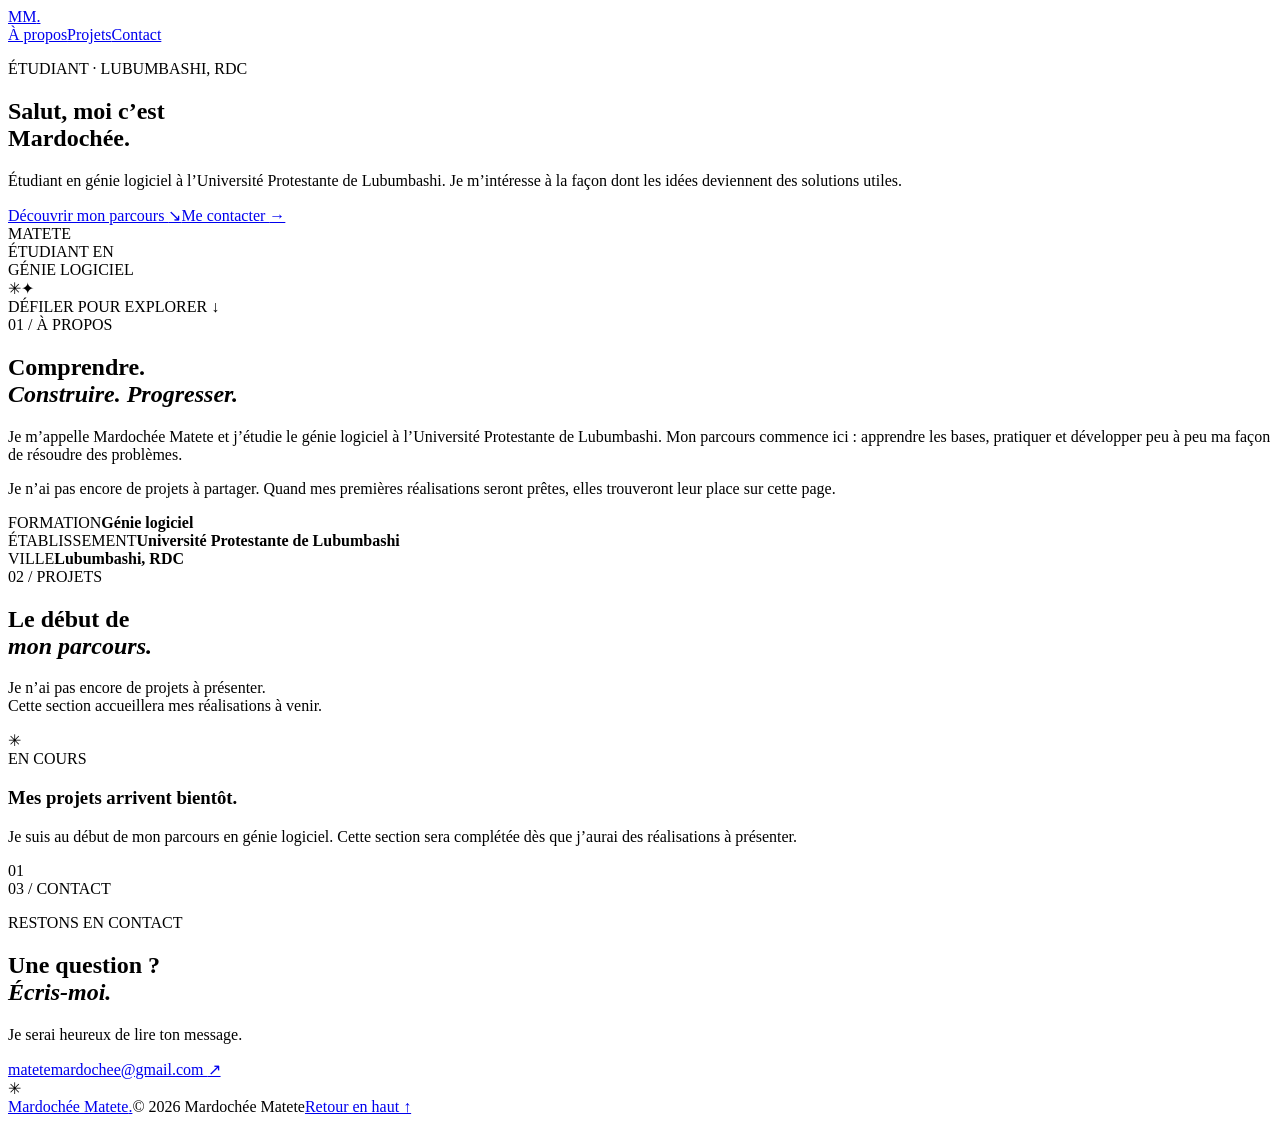
==== index.html @ 780ca9ce "Create index.html for personal portfolio website This file contains the complete structure of a pers" ====
<!doctype html>
<html lang="fr">
<head>
  <meta charset="utf-8">
  <meta name="viewport" content="width=device-width, initial-scale=1">
  <meta name="theme-color" content="#f7f6f2">
  <meta name="description" content="Portfolio de Mardochée Matete, étudiant en génie logiciel à Lubumbashi.">
  <title>Mardochée — Étudiant en génie logiciel</title>
  <link rel="preconnect" href="https://fonts.googleapis.com">
  <link rel="preconnect" href="https://fonts.gstatic.com" crossorigin>
  <link href="https://fonts.googleapis.com/css2?family=DM+Mono:wght@400;500&family=DM+Sans:wght@400;500;600;700;800&family=Manrope:wght@400;500;600;700;800&display=swap" rel="stylesheet">
  <link rel="stylesheet" href="style.css">
</head>
<body>
  <header class="topbar">
    <a class="brand" href="#accueil" aria-label="Accueil">MM<span>.</span></a>
    <nav aria-label="Navigation principale">
      <a href="#apropos">À propos</a><a href="#projets">Projets</a><a href="#contact">Contact</a>
    </nav>
  </header>
  <main>
    <section class="hero" id="accueil">
      <div class="hero-copy">
        <p class="eyebrow"><span class="dot"></span> ÉTUDIANT · LUBUMBASHI, RDC</p>
        <h1>Salut, moi c’est<br><span>Mardochée.</span></h1>
        <p class="intro">Étudiant en génie logiciel à l’Université Protestante de Lubumbashi. Je m’intéresse à la façon dont les idées deviennent des solutions utiles.</p>
        <div class="actions"><a class="button primary" href="#apropos">Découvrir mon parcours <span>↘</span></a><a class="text-link" href="mailto:matetemardochee@gmail.com">Me contacter <span>→</span></a></div>
      </div>
      <div class="hero-art" aria-hidden="true"><div class="orbit orbit-one"></div><div class="orbit orbit-two"></div><div class="sun"></div><div class="art-label">MATETE<br>ÉTUDIANT EN<br>GÉNIE LOGICIEL</div><span class="spark s1">✳</span><span class="spark s2">✦</span></div>
      <div class="scroll-note">DÉFILER POUR EXPLORER <span>↓</span></div>
    </section>
    <section class="about section" id="apropos"><div class="section-tag">01 / À PROPOS</div><div><h2>Comprendre.<br><em>Construire. Progresser.</em></h2><p class="body-copy">Je m’appelle Mardochée Matete et j’étudie le génie logiciel à l’Université Protestante de Lubumbashi. Mon parcours commence ici : apprendre les bases, pratiquer et développer peu à peu ma façon de résoudre des problèmes.</p><p class="body-copy muted">Je n’ai pas encore de projets à partager. Quand mes premières réalisations seront prêtes, elles trouveront leur place sur cette page.</p><div class="facts"><div><span>FORMATION</span><strong>Génie logiciel</strong></div><div><span>ÉTABLISSEMENT</span><strong>Université Protestante de Lubumbashi</strong></div><div><span>VILLE</span><strong>Lubumbashi, RDC</strong></div></div></div></section>
    <section class="projects section" id="projets"><div class="projects-head"><div><div class="section-tag">02 / PROJETS</div><h2>Le début de<br><em>mon parcours.</em></h2></div><p class="muted">Je n’ai pas encore de projets à présenter.<br>Cette section accueillera mes réalisations à venir.</p></div><div class="empty-project"><span class="empty-icon">✳</span><div><span class="project-kicker">EN COURS</span><h3>Mes projets arrivent bientôt.</h3><p>Je suis au début de mon parcours en génie logiciel. Cette section sera complétée dès que j’aurai des réalisations à présenter.</p></div><span class="empty-number">01</span></div></section>
    <section class="contact section" id="contact"><div class="section-tag">03 / CONTACT</div><div class="contact-main"><p class="eyebrow">RESTONS EN CONTACT</p><h2>Une question ?<br><em>Écris-moi.</em></h2><p class="body-copy">Je serai heureux de lire ton message.</p><a class="button primary" href="mailto:matetemardochee@gmail.com">matetemardochee@gmail.com <span>↗</span></a></div><div class="contact-mark">✳</div></section>
  </main>
  <footer><a class="brand" href="#accueil">Mardochée Matete<span>.</span></a><span>© 2026 Mardochée Matete</span><a href="#accueil">Retour en haut ↑</a></footer>
</body>
</html>
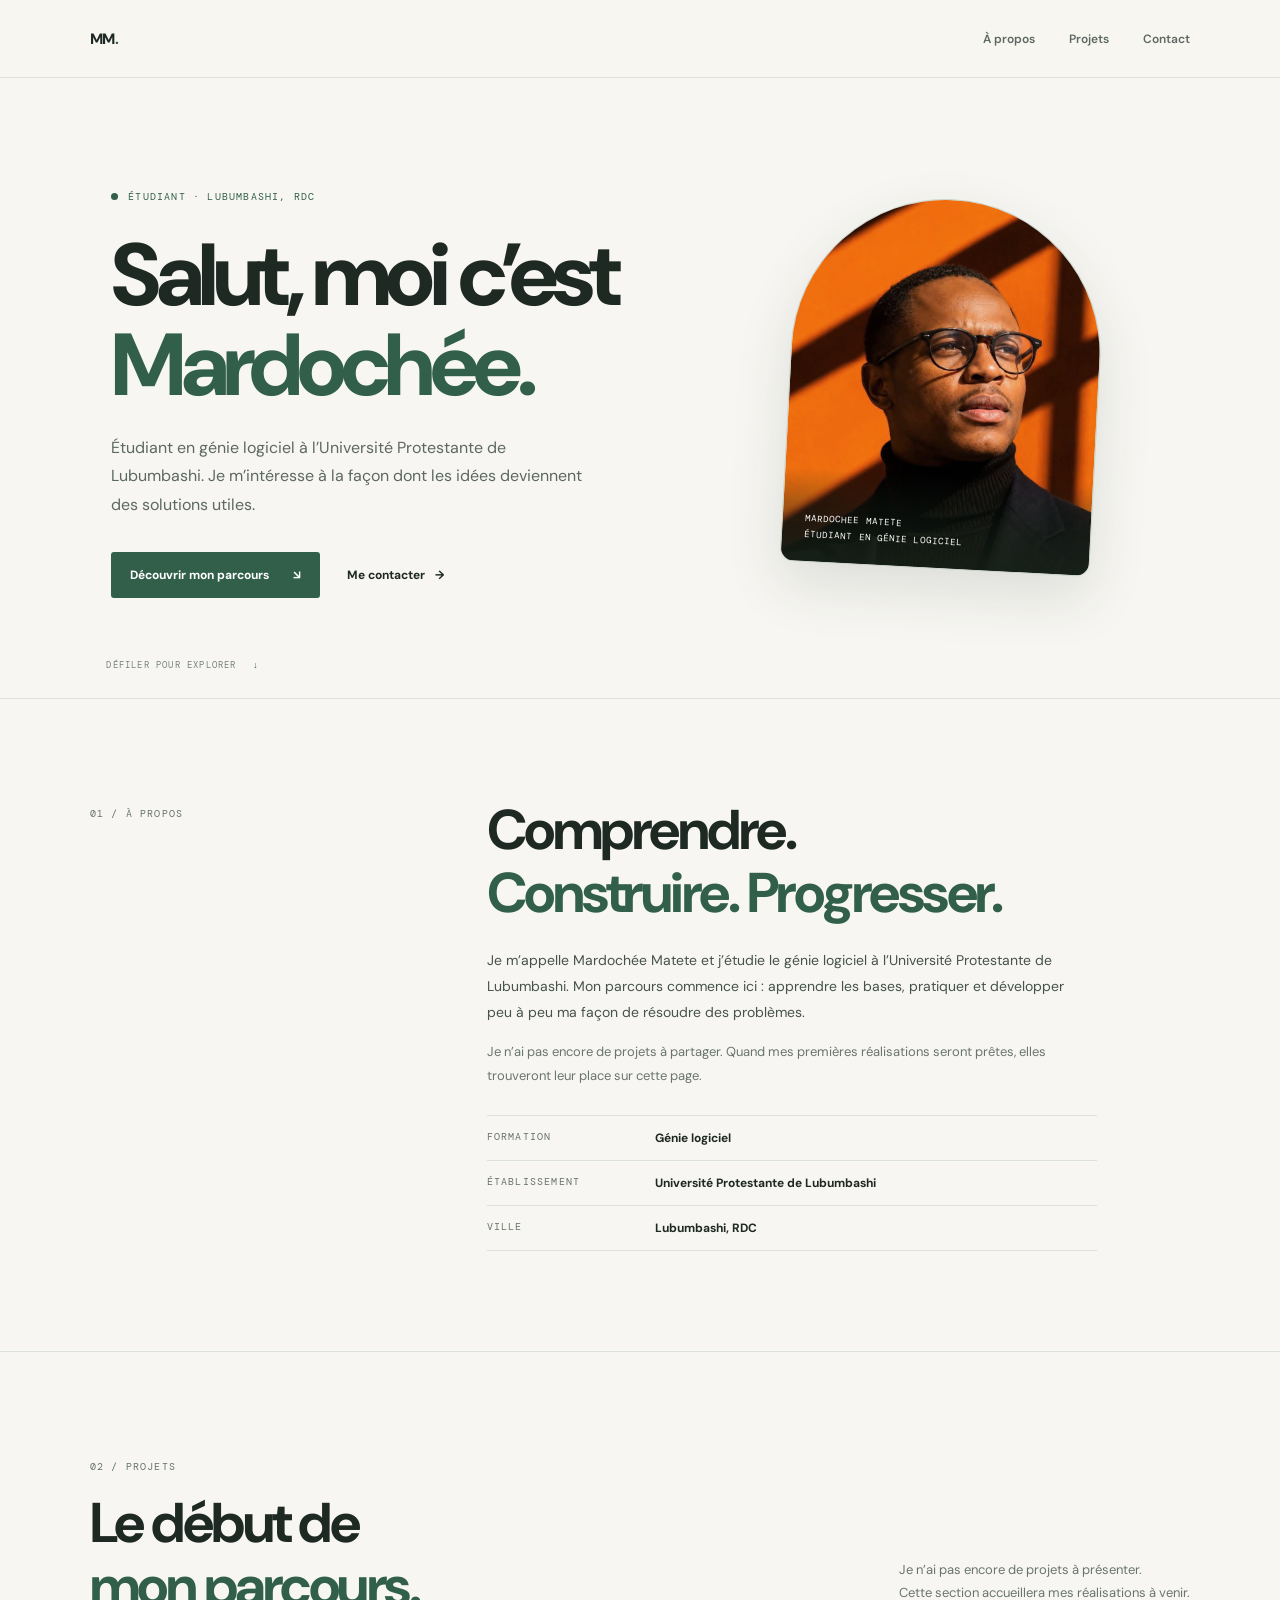
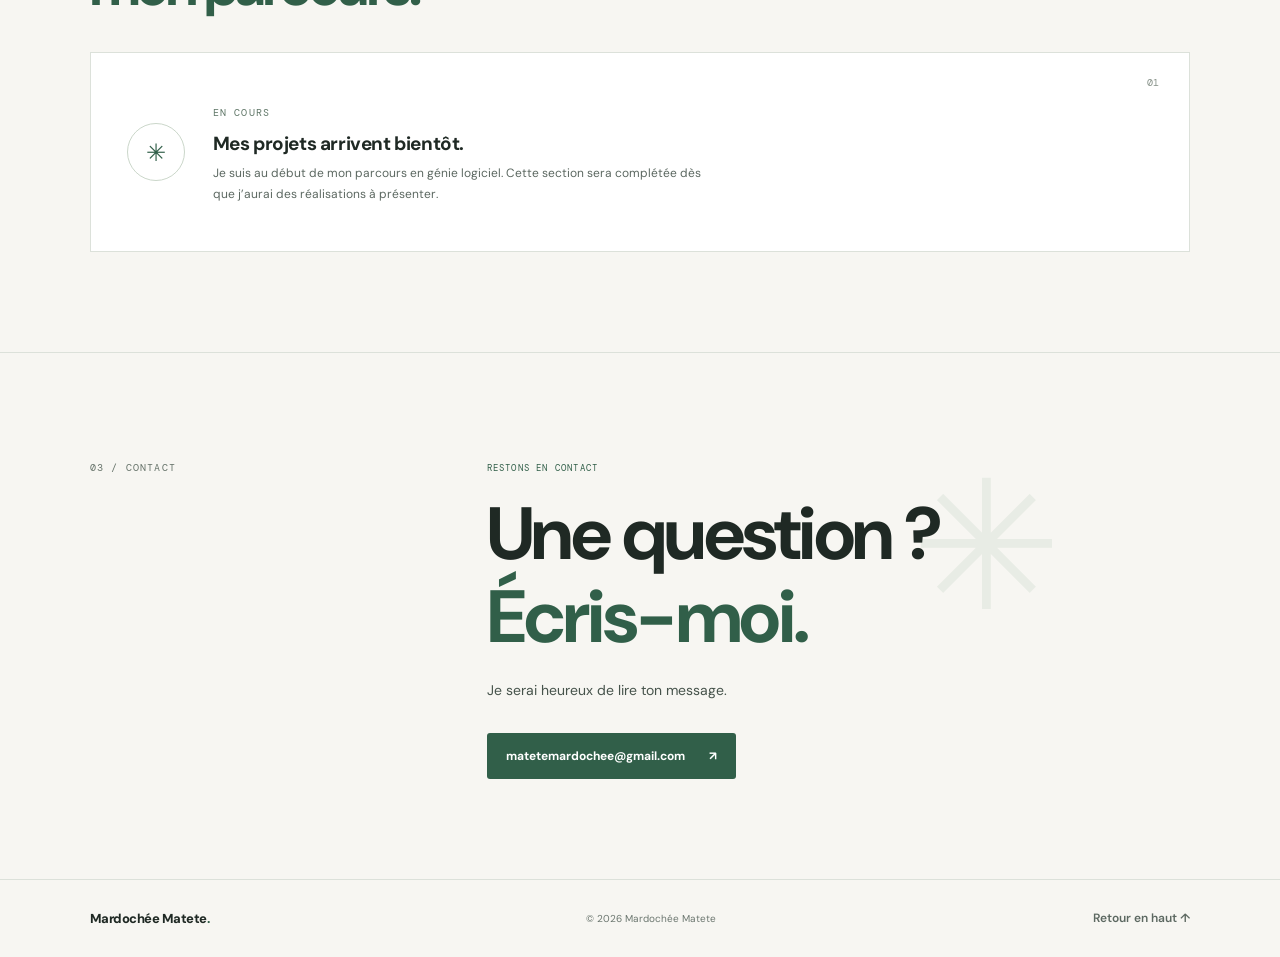
==== commit d90ccdc7: "Ajouter le portrait et mettre à jour le portfolio" ====
--- a/index.html
+++ b/index.html
@@ -1,38 +1,41 @@
-<!doctype html>
-<html lang="fr">
-<head>
-  <meta charset="utf-8">
-  <meta name="viewport" content="width=device-width, initial-scale=1">
-  <meta name="theme-color" content="#f7f6f2">
-  <meta name="description" content="Portfolio de Mardochée Matete, étudiant en génie logiciel à Lubumbashi.">
-  <title>Mardochée — Étudiant en génie logiciel</title>
-  <link rel="preconnect" href="https://fonts.googleapis.com">
-  <link rel="preconnect" href="https://fonts.gstatic.com" crossorigin>
-  <link href="https://fonts.googleapis.com/css2?family=DM+Mono:wght@400;500&family=DM+Sans:wght@400;500;600;700;800&family=Manrope:wght@400;500;600;700;800&display=swap" rel="stylesheet">
-  <link rel="stylesheet" href="style.css">
-</head>
-<body>
-  <header class="topbar">
-    <a class="brand" href="#accueil" aria-label="Accueil">MM<span>.</span></a>
-    <nav aria-label="Navigation principale">
-      <a href="#apropos">À propos</a><a href="#projets">Projets</a><a href="#contact">Contact</a>
-    </nav>
-  </header>
-  <main>
-    <section class="hero" id="accueil">
-      <div class="hero-copy">
-        <p class="eyebrow"><span class="dot"></span> ÉTUDIANT · LUBUMBASHI, RDC</p>
-        <h1>Salut, moi c’est<br><span>Mardochée.</span></h1>
-        <p class="intro">Étudiant en génie logiciel à l’Université Protestante de Lubumbashi. Je m’intéresse à la façon dont les idées deviennent des solutions utiles.</p>
-        <div class="actions"><a class="button primary" href="#apropos">Découvrir mon parcours <span>↘</span></a><a class="text-link" href="mailto:matetemardochee@gmail.com">Me contacter <span>→</span></a></div>
-      </div>
-      <div class="hero-art" aria-hidden="true"><div class="orbit orbit-one"></div><div class="orbit orbit-two"></div><div class="sun"></div><div class="art-label">MATETE<br>ÉTUDIANT EN<br>GÉNIE LOGICIEL</div><span class="spark s1">✳</span><span class="spark s2">✦</span></div>
-      <div class="scroll-note">DÉFILER POUR EXPLORER <span>↓</span></div>
-    </section>
-    <section class="about section" id="apropos"><div class="section-tag">01 / À PROPOS</div><div><h2>Comprendre.<br><em>Construire. Progresser.</em></h2><p class="body-copy">Je m’appelle Mardochée Matete et j’étudie le génie logiciel à l’Université Protestante de Lubumbashi. Mon parcours commence ici : apprendre les bases, pratiquer et développer peu à peu ma façon de résoudre des problèmes.</p><p class="body-copy muted">Je n’ai pas encore de projets à partager. Quand mes premières réalisations seront prêtes, elles trouveront leur place sur cette page.</p><div class="facts"><div><span>FORMATION</span><strong>Génie logiciel</strong></div><div><span>ÉTABLISSEMENT</span><strong>Université Protestante de Lubumbashi</strong></div><div><span>VILLE</span><strong>Lubumbashi, RDC</strong></div></div></div></section>
-    <section class="projects section" id="projets"><div class="projects-head"><div><div class="section-tag">02 / PROJETS</div><h2>Le début de<br><em>mon parcours.</em></h2></div><p class="muted">Je n’ai pas encore de projets à présenter.<br>Cette section accueillera mes réalisations à venir.</p></div><div class="empty-project"><span class="empty-icon">✳</span><div><span class="project-kicker">EN COURS</span><h3>Mes projets arrivent bientôt.</h3><p>Je suis au début de mon parcours en génie logiciel. Cette section sera complétée dès que j’aurai des réalisations à présenter.</p></div><span class="empty-number">01</span></div></section>
-    <section class="contact section" id="contact"><div class="section-tag">03 / CONTACT</div><div class="contact-main"><p class="eyebrow">RESTONS EN CONTACT</p><h2>Une question ?<br><em>Écris-moi.</em></h2><p class="body-copy">Je serai heureux de lire ton message.</p><a class="button primary" href="mailto:matetemardochee@gmail.com">matetemardochee@gmail.com <span>↗</span></a></div><div class="contact-mark">✳</div></section>
-  </main>
-  <footer><a class="brand" href="#accueil">Mardochée Matete<span>.</span></a><span>© 2026 Mardochée Matete</span><a href="#accueil">Retour en haut ↑</a></footer>
-</body>
-</html>
+<!doctype html>
+<html lang="fr">
+<head>
+  <meta charset="utf-8">
+  <meta name="viewport" content="width=device-width, initial-scale=1">
+  <meta name="theme-color" content="#f7f6f2">
+  <meta name="description" content="Portfolio de Mardochée Matete, étudiant en génie logiciel à Lubumbashi.">
+  <title>Mardochée — Étudiant en génie logiciel</title>
+  <link rel="preconnect" href="https://fonts.googleapis.com">
+  <link rel="preconnect" href="https://fonts.gstatic.com" crossorigin>
+  <link href="https://fonts.googleapis.com/css2?family=DM+Mono:wght@400;500&family=DM+Sans:wght@400;500;600;700;800&family=Manrope:wght@400;500;600;700;800&display=swap" rel="stylesheet">
+  <link rel="stylesheet" href="style.css">
+</head>
+<body>
+  <header class="topbar">
+    <a class="brand" href="#accueil" aria-label="Accueil">MM<span>.</span></a>
+    <nav aria-label="Navigation principale">
+      <a href="#apropos">À propos</a><a href="#projets">Projets</a><a href="#contact">Contact</a>
+    </nav>
+  </header>
+  <main>
+    <section class="hero" id="accueil">
+      <div class="hero-copy">
+        <p class="eyebrow"><span class="dot"></span> ÉTUDIANT · LUBUMBASHI, RDC</p>
+        <h1>Salut, moi c’est<br><span>Mardochée.</span></h1>
+        <p class="intro">Étudiant en génie logiciel à l’Université Protestante de Lubumbashi. Je m’intéresse à la façon dont les idées deviennent des solutions utiles.</p>
+        <div class="actions"><a class="button primary" href="#apropos">Découvrir mon parcours <span>↘</span></a><a class="text-link" href="mailto:matetemardochee@gmail.com">Me contacter <span>→</span></a></div>
+      </div>
+      <figure class="hero-art hero-photo">
+        <img src="portrait.jpg" alt="Portrait de Mardochée Matete">
+        <figcaption class="photo-caption">MARDOCHEE MATETE<br>ÉTUDIANT EN GÉNIE LOGICIEL</figcaption>
+      </figure>
+      <div class="scroll-note">DÉFILER POUR EXPLORER <span>↓</span></div>
+    </section>
+    <section class="about section" id="apropos"><div class="section-tag">01 / À PROPOS</div><div><h2>Comprendre.<br><em>Construire. Progresser.</em></h2><p class="body-copy">Je m’appelle Mardochée Matete et j’étudie le génie logiciel à l’Université Protestante de Lubumbashi. Mon parcours commence ici : apprendre les bases, pratiquer et développer peu à peu ma façon de résoudre des problèmes.</p><p class="body-copy muted">Je n’ai pas encore de projets à partager. Quand mes premières réalisations seront prêtes, elles trouveront leur place sur cette page.</p><div class="facts"><div><span>FORMATION</span><strong>Génie logiciel</strong></div><div><span>ÉTABLISSEMENT</span><strong>Université Protestante de Lubumbashi</strong></div><div><span>VILLE</span><strong>Lubumbashi, RDC</strong></div></div></div></section>
+    <section class="projects section" id="projets"><div class="projects-head"><div><div class="section-tag">02 / PROJETS</div><h2>Le début de<br><em>mon parcours.</em></h2></div><p class="muted">Je n’ai pas encore de projets à présenter.<br>Cette section accueillera mes réalisations à venir.</p></div><div class="empty-project"><span class="empty-icon">✳</span><div><span class="project-kicker">EN COURS</span><h3>Mes projets arrivent bientôt.</h3><p>Je suis au début de mon parcours en génie logiciel. Cette section sera complétée dès que j’aurai des réalisations à présenter.</p></div><span class="empty-number">01</span></div></section>
+    <section class="contact section" id="contact"><div class="section-tag">03 / CONTACT</div><div class="contact-main"><p class="eyebrow">RESTONS EN CONTACT</p><h2>Une question ?<br><em>Écris-moi.</em></h2><p class="body-copy">Je serai heureux de lire ton message.</p><a class="button primary" href="mailto:matetemardochee@gmail.com">matetemardochee@gmail.com <span>↗</span></a></div><div class="contact-mark">✳</div></section>
+  </main>
+  <footer><a class="brand" href="#accueil">Mardochée Matete<span>.</span></a><span>© 2026 Mardochée Matete</span><a href="#accueil">Retour en haut ↑</a></footer>
+</body>
+</html>
--- a/style.css
+++ b/style.css
@@ -0,0 +1,4 @@
+@import url('https://fonts.googleapis.com/css2?family=DM+Mono:wght@400;500&family=DM+Sans:wght@400;500;600;700;800&family=Manrope:wght@400;500;600;700;800&display=swap');
+:root{--bg:#f7f6f2;--surface:#fff;--ink:#1f2924;--muted:#5c6861;--line:#dce1da;--green:#315f49;--green-dark:#244635;--soft:#e9eee8;--accent:#d7e9d4;--max:1160px}*{box-sizing:border-box}html{scroll-behavior:smooth;scroll-padding-top:90px}body{margin:0;background:var(--bg);color:var(--ink);font-family:'DM Sans',Arial,sans-serif;-webkit-font-smoothing:antialiased}.topbar,footer{height:78px;padding:0 max(7%,calc((100% - var(--max))/2));display:flex;align-items:center;justify-content:space-between;border-bottom:1px solid var(--line)}.topbar{position:sticky;top:0;z-index:10;background:#f7f6f2ed;backdrop-filter:blur(14px)}.brand{font-size:15px;font-weight:800;letter-spacing:-.5px;color:var(--ink);text-decoration:none}.brand span{color:var(--green)}nav{display:flex;gap:34px}nav a,footer>a:last-child{color:var(--muted);text-decoration:none;font-size:12px;font-weight:600;transition:color .2s}nav a:hover,footer>a:last-child:hover,.text-link:hover{color:var(--green)}.hero{min-height:620px;max-width:var(--max);margin:auto;padding:92px 4% 90px;position:relative;display:flex;align-items:center;overflow:hidden}.hero-copy{z-index:1;max-width:630px}.eyebrow,.section-tag,.scroll-note,.card-top,.art-label,.project-kicker,.facts span{font:10px 'DM Mono',monospace;letter-spacing:1.2px}.eyebrow{color:var(--green);display:flex;align-items:center;gap:10px}.dot{width:7px;height:7px;border-radius:50%;background:var(--green)}h1{font-size:clamp(56px,7.5vw,88px);line-height:1.02;letter-spacing:-5.5px;margin:28px 0 23px;font-weight:800}h1 span,h2 em{color:var(--green);font-style:normal}.intro{max-width:490px;color:var(--muted);font-size:16px;line-height:1.8}.actions{display:flex;align-items:center;gap:27px;margin-top:32px}.button{display:inline-flex;gap:24px;align-items:center;padding:15px 19px;text-decoration:none;font-size:12px;font-weight:700;border-radius:3px;transition:background .2s,transform .2s}.primary{background:var(--green);color:white}.primary:hover{background:var(--green-dark);transform:translateY(-2px)}.text-link{color:var(--ink);text-decoration:none;font-size:12px;font-weight:700}.text-link span{margin-left:7px}.hero-art{position:absolute;right:7%;top:17%;width:310px;height:370px;border:1px solid #cbd4ca;border-radius:160px 160px 14px 14px;background:radial-gradient(ellipse at 50% 36%,#d9e7d7 0%,#edf0e8 61%,#e5e9e1 100%);overflow:hidden;transform:rotate(4deg)}.sun{position:absolute;width:158px;height:158px;background:#b7d1b5;border-radius:50%;top:53px;left:76px;box-shadow:0 0 70px #8da98b55}.orbit{position:absolute;border:1px solid #879e89;border-radius:50%;width:420px;height:170px;left:-55px;top:125px;transform:rotate(-35deg);z-index:1}.orbit-two{transform:rotate(45deg);width:390px;left:-30px;top:95px}.art-label{position:absolute;bottom:26px;left:25px;line-height:1.9;color:#34453a;font-size:9px;z-index:2}.spark{position:absolute;color:var(--green);font-size:22px;z-index:2}.s1{right:36px;top:61px}.s2{left:40px;top:180px}.scroll-note{position:absolute;bottom:27px;left:4%;font-size:9px;color:#78837b}.scroll-note span{margin-left:10px;color:var(--green)}.section{padding:100px max(7%,calc((100% - var(--max))/2));border-top:1px solid var(--line);display:grid;grid-template-columns:1fr 2fr;gap:45px}.section-tag{color:#66736a;padding-top:8px}.section h2{font-size:clamp(38px,5vw,56px);line-height:1.12;letter-spacing:-2.5px;margin:0 0 24px}h2 em{color:var(--green)}.body-copy{max-width:590px;color:#46534b;line-height:1.85;font-size:14px}.muted{color:#69756e;line-height:1.8;font-size:13px}.facts{margin-top:28px;border-top:1px solid var(--line);max-width:610px}.facts div{display:grid;grid-template-columns:150px 1fr;gap:18px;padding:14px 0;border-bottom:1px solid var(--line)}.facts span{color:#66736a}.facts strong{font-size:12px;font-weight:700;color:var(--ink)}.projects{display:block}.projects-head{display:flex;justify-content:space-between;align-items:end;margin-bottom:35px}.projects-head .section-tag{margin-bottom:19px}.projects-head h2{margin-bottom:0}.projects-head>.muted{max-width:320px}.empty-project{min-height:200px;border:1px solid var(--line);background:var(--surface);display:flex;align-items:center;gap:28px;padding:32px 36px;position:relative}.empty-icon{width:58px;height:58px;display:grid;place-items:center;border:1px solid #cbd7ca;border-radius:50%;font-size:24px;color:var(--green);flex:none}.project-kicker{color:#607768}.empty-project h3{font-size:19px;letter-spacing:-.4px;margin:10px 0 7px}.empty-project p{font-size:12px;line-height:1.7;color:var(--muted);max-width:490px;margin:0}.empty-number{position:absolute;right:30px;top:23px;font:10px 'DM Mono',monospace;color:#869188}.contact{position:relative;overflow:hidden}.contact-main{z-index:1}.contact-main .eyebrow{font-size:9px}.contact-main h2{font-size:clamp(52px,7vw,74px);margin:19px 0}.contact-main .button{margin-top:15px;overflow-wrap:anywhere}.contact-mark{position:absolute;right:17%;top:20%;font-size:180px;color:#e8ece5;line-height:1}footer{height:78px;border-top:1px solid var(--line);border-bottom:0}footer>span{color:#6b766f;font-size:10px}footer .brand{font-size:13px}a:focus-visible{outline:3px solid #739b78;outline-offset:4px;border-radius:2px}@media(max-width:800px){.hero{padding:85px 8% 90px;min-height:690px;align-items:flex-start}.hero-art{width:235px;height:280px;right:8%;top:auto;bottom:55px}.sun{width:125px;height:125px;left:55px;top:43px}.orbit{left:-95px;top:95px}.orbit-two{left:-80px;top:65px}.section{padding:80px 8%;grid-template-columns:1fr;gap:25px}.projects-head{align-items:start;gap:17px;flex-direction:column}.empty-project{padding:28px;gap:20px}.facts div{grid-template-columns:130px 1fr}}@media(max-width:540px){.topbar{padding:0 6%;height:68px}nav{gap:15px}nav a{font-size:10px}.hero{padding:76px 7% 85px;min-height:680px}h1{letter-spacing:-3.5px}.intro{font-size:14px}.hero-art{right:7%;width:205px;height:245px;bottom:48px}.sun{width:110px;height:110px;left:48px;top:38px}.actions{gap:16px;flex-wrap:wrap}.button{padding:13px;font-size:10px}.section{padding:70px 7%}.facts div{grid-template-columns:1fr;gap:6px}.empty-project{align-items:flex-start;min-height:220px;padding:24px 18px;gap:16px}.empty-icon{width:45px;height:45px;font-size:20px}.empty-project h3{font-size:17px}.empty-project p{font-size:11px}.empty-number{right:17px;top:14px}.contact-mark{right:2%;font-size:120px;top:38%}footer{padding:0 6%}footer>span{display:none}.contact-main .button{max-width:100%;font-size:10px;gap:10px}}@media(prefers-reduced-motion:reduce){*,*::before,*::after{scroll-behavior:auto!important;transition:none!important}}
+
+.hero-photo{border-radius:160px 160px 14px 14px;transform:rotate(3deg);background:#e5e9e1;box-shadow:0 22px 55px #263a2d20}.hero-photo img{display:block;width:100%;height:100%;object-fit:cover;object-position:center 35%;filter:saturate(.9)}.photo-caption{position:absolute;left:0;right:0;bottom:0;padding:42px 22px 19px;background:linear-gradient(transparent,#152118d9);color:#fff;font:9px/1.8 'DM Mono',monospace;letter-spacing:1.1px;z-index:3}
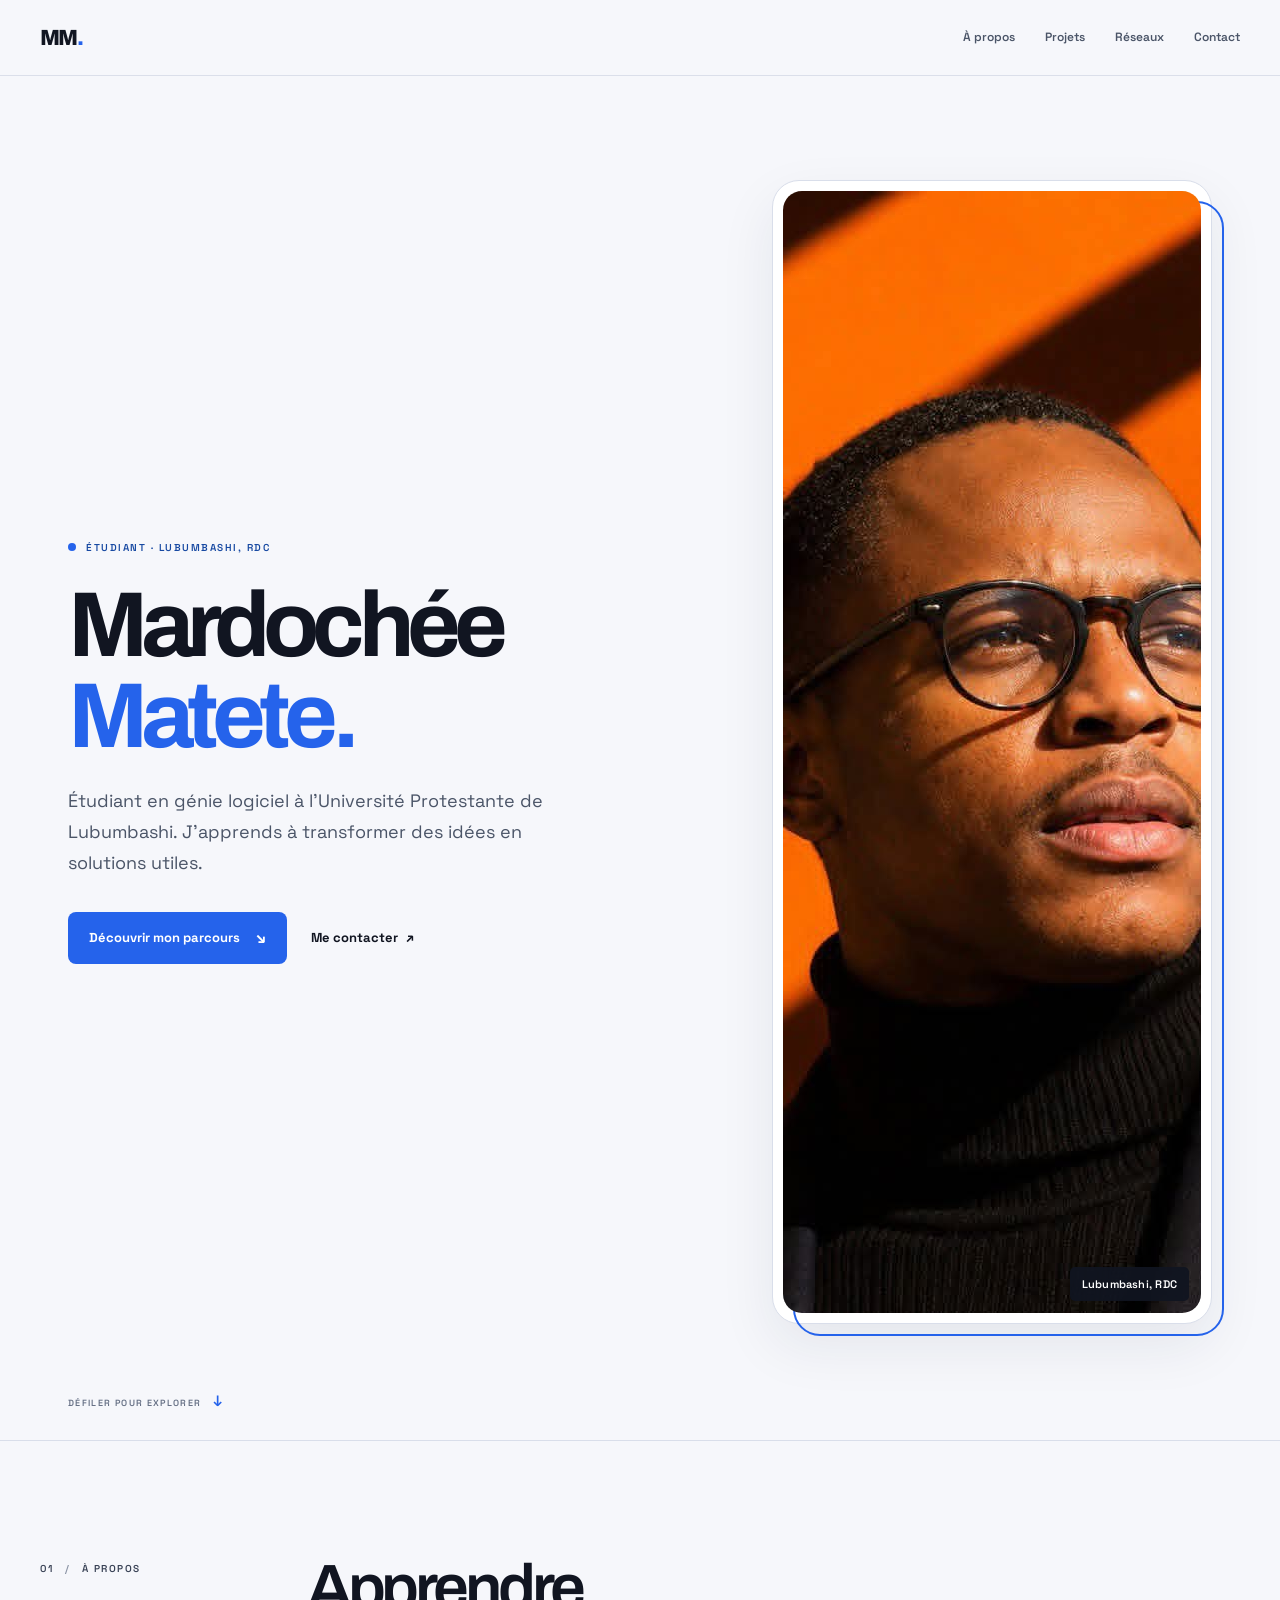
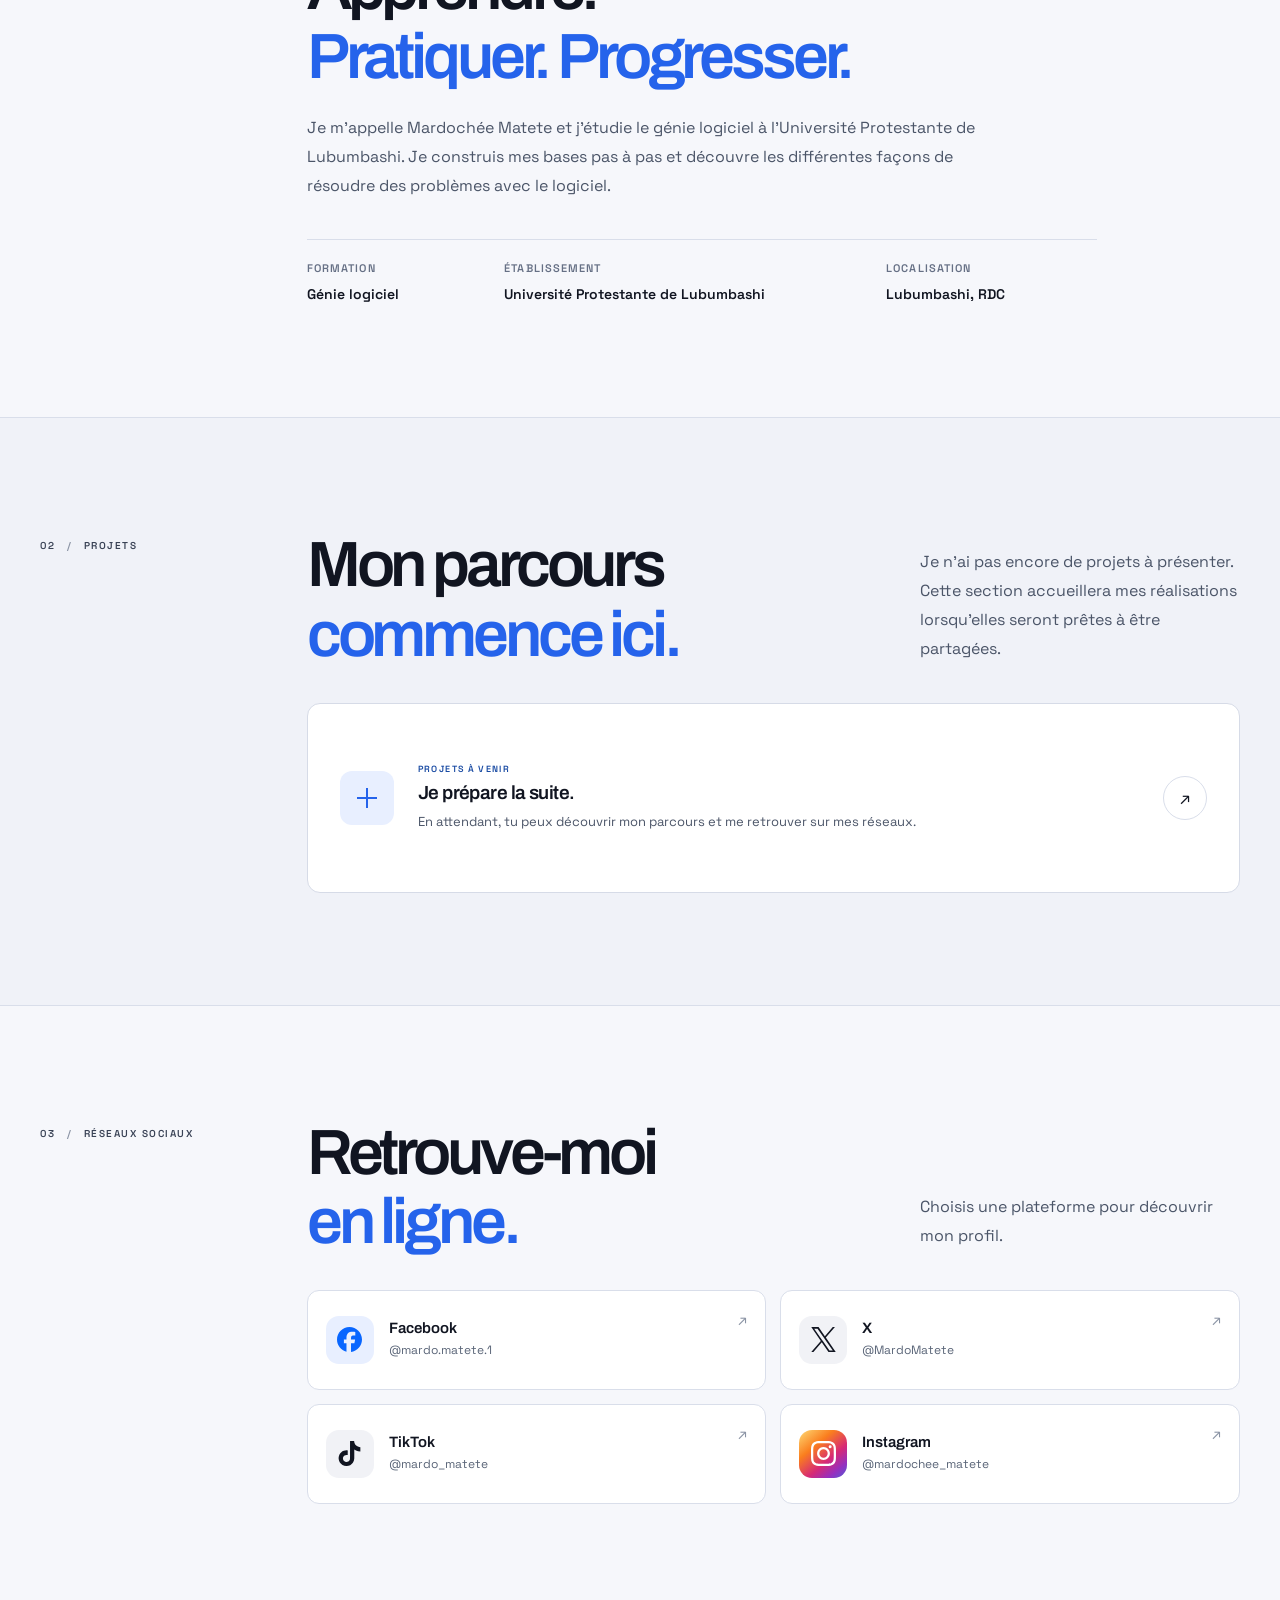
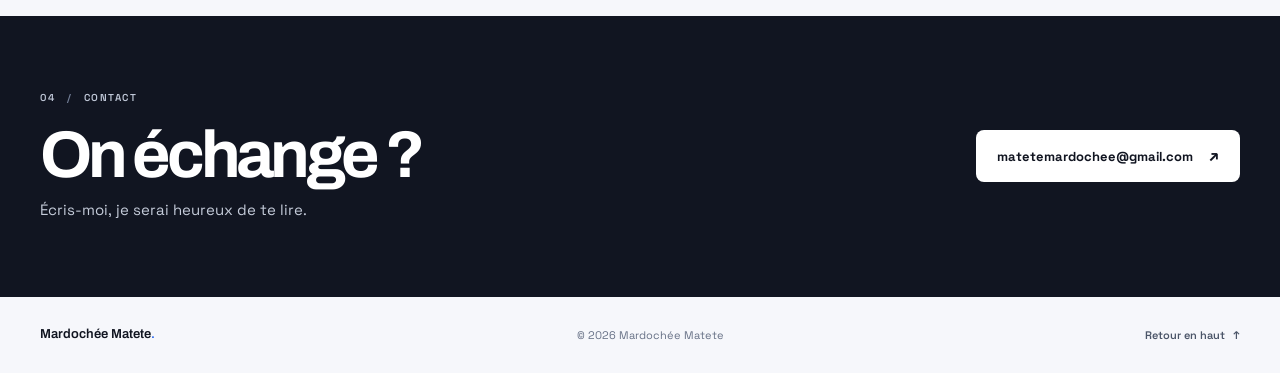
==== commit 730d1e17: "Refondre le portfolio et ses liens sociaux Nouveau design responsive et accessible, photo intégrée, " ====
--- a/index.html
+++ b/index.html
@@ -1,41 +1,130 @@
-<!doctype html>
-<html lang="fr">
-<head>
-  <meta charset="utf-8">
-  <meta name="viewport" content="width=device-width, initial-scale=1">
-  <meta name="theme-color" content="#f7f6f2">
-  <meta name="description" content="Portfolio de Mardochée Matete, étudiant en génie logiciel à Lubumbashi.">
-  <title>Mardochée — Étudiant en génie logiciel</title>
-  <link rel="preconnect" href="https://fonts.googleapis.com">
-  <link rel="preconnect" href="https://fonts.gstatic.com" crossorigin>
-  <link href="https://fonts.googleapis.com/css2?family=DM+Mono:wght@400;500&family=DM+Sans:wght@400;500;600;700;800&family=Manrope:wght@400;500;600;700;800&display=swap" rel="stylesheet">
-  <link rel="stylesheet" href="style.css">
-</head>
-<body>
-  <header class="topbar">
-    <a class="brand" href="#accueil" aria-label="Accueil">MM<span>.</span></a>
-    <nav aria-label="Navigation principale">
-      <a href="#apropos">À propos</a><a href="#projets">Projets</a><a href="#contact">Contact</a>
-    </nav>
-  </header>
-  <main>
-    <section class="hero" id="accueil">
-      <div class="hero-copy">
-        <p class="eyebrow"><span class="dot"></span> ÉTUDIANT · LUBUMBASHI, RDC</p>
-        <h1>Salut, moi c’est<br><span>Mardochée.</span></h1>
-        <p class="intro">Étudiant en génie logiciel à l’Université Protestante de Lubumbashi. Je m’intéresse à la façon dont les idées deviennent des solutions utiles.</p>
-        <div class="actions"><a class="button primary" href="#apropos">Découvrir mon parcours <span>↘</span></a><a class="text-link" href="mailto:matetemardochee@gmail.com">Me contacter <span>→</span></a></div>
-      </div>
-      <figure class="hero-art hero-photo">
-        <img src="portrait.jpg" alt="Portrait de Mardochée Matete">
-        <figcaption class="photo-caption">MARDOCHEE MATETE<br>ÉTUDIANT EN GÉNIE LOGICIEL</figcaption>
-      </figure>
-      <div class="scroll-note">DÉFILER POUR EXPLORER <span>↓</span></div>
-    </section>
-    <section class="about section" id="apropos"><div class="section-tag">01 / À PROPOS</div><div><h2>Comprendre.<br><em>Construire. Progresser.</em></h2><p class="body-copy">Je m’appelle Mardochée Matete et j’étudie le génie logiciel à l’Université Protestante de Lubumbashi. Mon parcours commence ici : apprendre les bases, pratiquer et développer peu à peu ma façon de résoudre des problèmes.</p><p class="body-copy muted">Je n’ai pas encore de projets à partager. Quand mes premières réalisations seront prêtes, elles trouveront leur place sur cette page.</p><div class="facts"><div><span>FORMATION</span><strong>Génie logiciel</strong></div><div><span>ÉTABLISSEMENT</span><strong>Université Protestante de Lubumbashi</strong></div><div><span>VILLE</span><strong>Lubumbashi, RDC</strong></div></div></div></section>
-    <section class="projects section" id="projets"><div class="projects-head"><div><div class="section-tag">02 / PROJETS</div><h2>Le début de<br><em>mon parcours.</em></h2></div><p class="muted">Je n’ai pas encore de projets à présenter.<br>Cette section accueillera mes réalisations à venir.</p></div><div class="empty-project"><span class="empty-icon">✳</span><div><span class="project-kicker">EN COURS</span><h3>Mes projets arrivent bientôt.</h3><p>Je suis au début de mon parcours en génie logiciel. Cette section sera complétée dès que j’aurai des réalisations à présenter.</p></div><span class="empty-number">01</span></div></section>
-    <section class="contact section" id="contact"><div class="section-tag">03 / CONTACT</div><div class="contact-main"><p class="eyebrow">RESTONS EN CONTACT</p><h2>Une question ?<br><em>Écris-moi.</em></h2><p class="body-copy">Je serai heureux de lire ton message.</p><a class="button primary" href="mailto:matetemardochee@gmail.com">matetemardochee@gmail.com <span>↗</span></a></div><div class="contact-mark">✳</div></section>
-  </main>
-  <footer><a class="brand" href="#accueil">Mardochée Matete<span>.</span></a><span>© 2026 Mardochée Matete</span><a href="#accueil">Retour en haut ↑</a></footer>
-</body>
-</html>
+<!doctype html>
+<html lang="fr">
+<head>
+  <meta charset="utf-8">
+  <meta name="viewport" content="width=device-width, initial-scale=1">
+  <meta name="theme-color" content="#f6f7fb">
+  <meta name="description" content="Portfolio de Mardochée Matete, étudiant en génie logiciel à l’Université Protestante de Lubumbashi.">
+  <meta property="og:title" content="Mardochée Matete — Étudiant en génie logiciel">
+  <meta property="og:description" content="Mon parcours, mes projets et mes profils sociaux.">
+  <meta property="og:image" content="https://marsocheee.github.io/mardochee-portfolio/portrait.jpg">
+  <title>Mardochée Matete — Étudiant en génie logiciel</title>
+  <link rel="preconnect" href="https://fonts.googleapis.com">
+  <link rel="preconnect" href="https://fonts.gstatic.com" crossorigin>
+  <link href="https://fonts.googleapis.com/css2?family=Archivo:wght@400;500;600;700;800&family=Space+Grotesk:wght@400;500;600;700&display=swap" rel="stylesheet">
+  <link rel="stylesheet" href="style.css">
+</head>
+<body>
+  <a class="skip-link" href="#contenu">Aller au contenu</a>
+  <header class="topbar">
+    <a class="brand" href="#accueil" aria-label="Mardochée Matete — accueil">MM<span>.</span></a>
+    <nav aria-label="Navigation principale">
+      <a href="#apropos">À propos</a>
+      <a href="#projets">Projets</a>
+      <a href="#reseaux">Réseaux</a>
+      <a href="#contact">Contact</a>
+    </nav>
+  </header>
+
+  <main id="contenu">
+    <section class="hero" id="accueil" aria-labelledby="hero-title">
+      <div class="hero-copy">
+        <p class="eyebrow"><span class="status-dot" aria-hidden="true"></span> ÉTUDIANT · LUBUMBASHI, RDC</p>
+        <h1 id="hero-title">Mardochée<br><span>Matete.</span></h1>
+        <p class="hero-lead">Étudiant en génie logiciel à l’Université Protestante de Lubumbashi. J’apprends à transformer des idées en solutions utiles.</p>
+        <div class="hero-actions">
+          <a class="button button-primary" href="#apropos">Découvrir mon parcours <span aria-hidden="true">↘</span></a>
+          <a class="text-link" href="mailto:matetemardochee@gmail.com">Me contacter <span aria-hidden="true">↗</span></a>
+        </div>
+      </div>
+
+      <figure class="hero-photo">
+        <img src="portrait.jpg" width="1122" height="1122" alt="Portrait de Mardochée Matete portant des lunettes">
+        <figcaption>Lubumbashi, RDC</figcaption>
+      </figure>
+      <div class="scroll-note" aria-hidden="true">DÉFILER POUR EXPLORER <span>↓</span></div>
+    </section>
+
+    <section class="section about" id="apropos" aria-labelledby="about-title">
+      <div class="section-label">01 <span>/</span> À PROPOS</div>
+      <div class="section-content">
+        <h2 id="about-title">Apprendre.<br><em>Pratiquer. Progresser.</em></h2>
+        <p class="body-copy">Je m’appelle Mardochée Matete et j’étudie le génie logiciel à l’Université Protestante de Lubumbashi. Je construis mes bases pas à pas et découvre les différentes façons de résoudre des problèmes avec le logiciel.</p>
+        <dl class="facts">
+          <div><dt>Formation</dt><dd>Génie logiciel</dd></div>
+          <div><dt>Établissement</dt><dd>Université Protestante de Lubumbashi</dd></div>
+          <div><dt>Localisation</dt><dd>Lubumbashi, RDC</dd></div>
+        </dl>
+      </div>
+    </section>
+
+    <section class="section projects" id="projets" aria-labelledby="projects-title">
+      <div class="section-label">02 <span>/</span> PROJETS</div>
+      <div class="section-content">
+        <div class="projects-heading">
+          <h2 id="projects-title">Mon parcours<br><em>commence ici.</em></h2>
+          <p class="body-copy">Je n’ai pas encore de projets à présenter. Cette section accueillera mes réalisations lorsqu’elles seront prêtes à être partagées.</p>
+        </div>
+        <div class="empty-project">
+          <span class="empty-symbol" aria-hidden="true"><span></span><span></span></span>
+          <div>
+            <p class="card-label">PROJETS À VENIR</p>
+            <h3>Je prépare la suite.</h3>
+            <p>En attendant, tu peux découvrir mon parcours et me retrouver sur mes réseaux.</p>
+          </div>
+          <a class="empty-link" href="#reseaux" aria-label="Découvrir mes réseaux sociaux">↗</a>
+        </div>
+      </div>
+    </section>
+
+    <section class="section socials" id="reseaux" aria-labelledby="socials-title">
+      <div class="section-label">03 <span>/</span> RÉSEAUX SOCIAUX</div>
+      <div class="section-content">
+        <div class="socials-heading">
+          <h2 id="socials-title">Retrouve-moi<br><em>en ligne.</em></h2>
+          <p class="body-copy">Choisis une plateforme pour découvrir mon profil.</p>
+        </div>
+        <div class="social-grid">
+          <a class="social-card" href="https://www.facebook.com/mardo.matete.1" aria-label="Facebook — profil de Mardochée Matete">
+            <span class="social-icon facebook" aria-hidden="true"><svg viewBox="0 0 24 24" focusable="false"><path d="M9.101 23.691v-7.98H6.627v-3.667h2.474v-1.58c0-4.085 1.848-5.978 5.858-5.978.401 0 .955.042 1.468.103a8.68 8.68 0 0 1 1.141.195v3.325a8.623 8.623 0 0 0-.653-.036 26.805 26.805 0 0 0-.733-.009c-.707 0-1.259.096-1.675.309a1.686 1.686 0 0 0-.679.622c-.258.42-.374.995-.374 1.752v1.297h3.919l-.386 2.103-.287 1.564h-3.246v8.245C19.396 23.238 24 18.179 24 12.044c0-6.627-5.373-12-12-12s-12 5.373-12 12c0 5.628 3.874 10.35 9.101 11.647Z"/></svg></span>
+            <span class="social-copy"><strong>Facebook</strong><small>@mardo.matete.1</small></span>
+            <span class="social-arrow" aria-hidden="true">↗</span>
+          </a>
+          <a class="social-card" href="https://x.com/MardoMatete" aria-label="X — profil de Mardochée Matete">
+            <span class="social-icon x-brand" aria-hidden="true"><svg viewBox="0 0 24 24" focusable="false"><path d="M14.234 10.162 22.977 0h-2.072l-7.591 8.824L7.251 0H.258l9.168 13.343L.258 24H2.33l8.016-9.318L16.749 24h6.993zm-2.837 3.299-.929-1.329L3.076 1.56h3.182l5.965 8.532.929 1.329 7.754 11.09h-3.182z"/></svg></span>
+            <span class="social-copy"><strong>X</strong><small>@MardoMatete</small></span>
+            <span class="social-arrow" aria-hidden="true">↗</span>
+          </a>
+          <a class="social-card" href="https://www.tiktok.com/@mardo_matete" aria-label="TikTok — profil de Mardochée Matete">
+            <span class="social-icon tiktok" aria-hidden="true"><svg viewBox="0 0 24 24" focusable="false"><path d="M12.525.02c1.31-.02 2.61-.01 3.91-.02.08 1.53.63 3.09 1.75 4.17 1.12 1.11 2.7 1.62 4.24 1.79v4.03c-1.44-.05-2.89-.35-4.2-.97-.57-.26-1.1-.59-1.62-.93-.01 2.92.01 5.84-.02 8.75-.08 1.4-.54 2.79-1.35 3.94-1.31 1.92-3.58 3.17-5.91 3.21-1.43.08-2.86-.31-4.08-1.03-2.02-1.19-3.44-3.37-3.65-5.71-.02-.5-.03-1-.01-1.49.18-1.9 1.12-3.72 2.58-4.96 1.66-1.44 3.98-2.13 6.15-1.72.02 1.48-.04 2.96-.04 4.44-.99-.32-2.15-.23-3.02.37-.63.41-1.11 1.04-1.36 1.75-.21.51-.15 1.07-.14 1.61.24 1.64 1.82 3.02 3.5 2.87 1.12-.01 2.19-.66 2.77-1.61.19-.33.4-.67.41-1.06.1-1.79.06-3.57.07-5.36.01-4.03-.01-8.05.02-12.07z"/></svg></span>
+            <span class="social-copy"><strong>TikTok</strong><small>@mardo_matete</small></span>
+            <span class="social-arrow" aria-hidden="true">↗</span>
+          </a>
+          <a class="social-card" href="https://www.instagram.com/mardochee_matete/" aria-label="Instagram — profil de Mardochée Matete">
+            <span class="social-icon instagram" aria-hidden="true"><svg viewBox="0 0 24 24" focusable="false"><path d="M7.0301.084c-1.2768.0602-2.1487.264-2.911.5634-.7888.3075-1.4575.72-2.1228 1.3877-.6652.6677-1.075 1.3368-1.3802 2.127-.2954.7638-.4956 1.6365-.552 2.914-.0564 1.2775-.0689 1.6882-.0626 4.947.0062 3.2586.0206 3.6671.0825 4.9473.061 1.2765.264 2.1482.5635 2.9107.308.7889.72 1.4573 1.388 2.1228.6679.6655 1.3365 1.0743 2.1285 1.38.7632.295 1.6361.4961 2.9134.552 1.2773.056 1.6884.069 4.9462.0627 3.2578-.0062 3.668-.0207 4.9478-.0814 1.28-.0607 2.147-.2652 2.9098-.5633.7889-.3086 1.4578-.72 2.1228-1.3881.665-.6682 1.0745-1.3378 1.3795-2.1284.2957-.7632.4966-1.636.552-2.9124.056-1.2809.0692-1.6898.063-4.948-.0063-3.2583-.021-3.6668-.0817-4.9465-.0607-1.2797-.264-2.1487-.5633-2.9117-.3084-.7889-.72-1.4568-1.3876-2.1228C21.2982 1.33 20.628.9208 19.8378.6165 19.074.321 18.2017.1197 16.9244.0645 15.6471.0093 15.236-.005 11.977.0014 8.718.0076 8.31.0215 7.0301.0839m.1402 21.6932c-1.17-.0509-1.8053-.2453-2.2287-.408-.5606-.216-.96-.4771-1.3819-.895-.422-.4178-.6811-.8186-.9-1.378-.1644-.4234-.3624-1.058-.4171-2.228-.0595-1.2645-.072-1.6442-.079-4.848-.007-3.2037.0053-3.583.0607-4.848.05-1.169.2456-1.805.408-2.2282.216-.5613.4762-.96.895-1.3816.4188-.4217.8184-.6814 1.3783-.9003.423-.1651 1.0575-.3614 2.227-.4171 1.2655-.06 1.6447-.072 4.848-.079 3.2033-.007 3.5835.005 4.8495.0608 1.169.0508 1.8053.2445 2.228.408.5608.216.96.4754 1.3816.895.4217.4194.6816.8176.9005 1.3787.1653.4217.3617 1.056.4169 2.2263.0602 1.2655.0739 1.645.0796 4.848.0058 3.203-.0055 3.5834-.061 4.848-.051 1.17-.245 1.8055-.408 2.2294-.216.5604-.4763.96-.8954 1.3814-.419.4215-.8181.6811-1.3783.9-.4224.1649-1.0577.3617-2.2262.4174-1.2656.0595-1.6448.072-4.8493.079-3.2045.007-3.5825-.006-4.848-.0608M16.953 5.5864A1.44 1.44 0 1 0 18.39 4.144a1.44 1.44 0 0 0-1.437 1.4424M5.8385 12.012c.0067 3.4032 2.7706 6.1557 6.173 6.1493 3.4026-.0065 6.157-2.7701 6.1506-6.1733-.0065-3.4032-2.771-6.1565-6.174-6.1498-3.403.0067-6.156 2.771-6.1496 6.1738M8 12.0077a4 4 0 1 1 4.008 3.9921A3.9996 3.9996 0 0 1 8 12.0077"/></svg></span>
+            <span class="social-copy"><strong>Instagram</strong><small>@mardochee_matete</small></span>
+            <span class="social-arrow" aria-hidden="true">↗</span>
+          </a>
+        </div>
+      </div>
+    </section>
+
+    <section class="contact" id="contact" aria-labelledby="contact-title">
+      <div class="contact-inner">
+        <div>
+          <p class="section-label">04 <span>/</span> CONTACT</p>
+          <h2 id="contact-title">On échange ?</h2>
+          <p>Écris-moi, je serai heureux de te lire.</p>
+        </div>
+        <a class="button button-light" href="mailto:matetemardochee@gmail.com">matetemardochee@gmail.com <span aria-hidden="true">↗</span></a>
+      </div>
+    </section>
+  </main>
+
+  <footer class="footer">
+    <a class="footer-brand" href="#accueil">Mardochée Matete<span>.</span></a>
+    <span>© 2026 Mardochée Matete</span>
+    <a class="back-top" href="#accueil">Retour en haut <span aria-hidden="true">↑</span></a>
+  </footer>
+</body>
+</html>
--- a/style.css
+++ b/style.css
@@ -1,4 +1,258 @@
-@import url('https://fonts.googleapis.com/css2?family=DM+Mono:wght@400;500&family=DM+Sans:wght@400;500;600;700;800&family=Manrope:wght@400;500;600;700;800&display=swap');
-:root{--bg:#f7f6f2;--surface:#fff;--ink:#1f2924;--muted:#5c6861;--line:#dce1da;--green:#315f49;--green-dark:#244635;--soft:#e9eee8;--accent:#d7e9d4;--max:1160px}*{box-sizing:border-box}html{scroll-behavior:smooth;scroll-padding-top:90px}body{margin:0;background:var(--bg);color:var(--ink);font-family:'DM Sans',Arial,sans-serif;-webkit-font-smoothing:antialiased}.topbar,footer{height:78px;padding:0 max(7%,calc((100% - var(--max))/2));display:flex;align-items:center;justify-content:space-between;border-bottom:1px solid var(--line)}.topbar{position:sticky;top:0;z-index:10;background:#f7f6f2ed;backdrop-filter:blur(14px)}.brand{font-size:15px;font-weight:800;letter-spacing:-.5px;color:var(--ink);text-decoration:none}.brand span{color:var(--green)}nav{display:flex;gap:34px}nav a,footer>a:last-child{color:var(--muted);text-decoration:none;font-size:12px;font-weight:600;transition:color .2s}nav a:hover,footer>a:last-child:hover,.text-link:hover{color:var(--green)}.hero{min-height:620px;max-width:var(--max);margin:auto;padding:92px 4% 90px;position:relative;display:flex;align-items:center;overflow:hidden}.hero-copy{z-index:1;max-width:630px}.eyebrow,.section-tag,.scroll-note,.card-top,.art-label,.project-kicker,.facts span{font:10px 'DM Mono',monospace;letter-spacing:1.2px}.eyebrow{color:var(--green);display:flex;align-items:center;gap:10px}.dot{width:7px;height:7px;border-radius:50%;background:var(--green)}h1{font-size:clamp(56px,7.5vw,88px);line-height:1.02;letter-spacing:-5.5px;margin:28px 0 23px;font-weight:800}h1 span,h2 em{color:var(--green);font-style:normal}.intro{max-width:490px;color:var(--muted);font-size:16px;line-height:1.8}.actions{display:flex;align-items:center;gap:27px;margin-top:32px}.button{display:inline-flex;gap:24px;align-items:center;padding:15px 19px;text-decoration:none;font-size:12px;font-weight:700;border-radius:3px;transition:background .2s,transform .2s}.primary{background:var(--green);color:white}.primary:hover{background:var(--green-dark);transform:translateY(-2px)}.text-link{color:var(--ink);text-decoration:none;font-size:12px;font-weight:700}.text-link span{margin-left:7px}.hero-art{position:absolute;right:7%;top:17%;width:310px;height:370px;border:1px solid #cbd4ca;border-radius:160px 160px 14px 14px;background:radial-gradient(ellipse at 50% 36%,#d9e7d7 0%,#edf0e8 61%,#e5e9e1 100%);overflow:hidden;transform:rotate(4deg)}.sun{position:absolute;width:158px;height:158px;background:#b7d1b5;border-radius:50%;top:53px;left:76px;box-shadow:0 0 70px #8da98b55}.orbit{position:absolute;border:1px solid #879e89;border-radius:50%;width:420px;height:170px;left:-55px;top:125px;transform:rotate(-35deg);z-index:1}.orbit-two{transform:rotate(45deg);width:390px;left:-30px;top:95px}.art-label{position:absolute;bottom:26px;left:25px;line-height:1.9;color:#34453a;font-size:9px;z-index:2}.spark{position:absolute;color:var(--green);font-size:22px;z-index:2}.s1{right:36px;top:61px}.s2{left:40px;top:180px}.scroll-note{position:absolute;bottom:27px;left:4%;font-size:9px;color:#78837b}.scroll-note span{margin-left:10px;color:var(--green)}.section{padding:100px max(7%,calc((100% - var(--max))/2));border-top:1px solid var(--line);display:grid;grid-template-columns:1fr 2fr;gap:45px}.section-tag{color:#66736a;padding-top:8px}.section h2{font-size:clamp(38px,5vw,56px);line-height:1.12;letter-spacing:-2.5px;margin:0 0 24px}h2 em{color:var(--green)}.body-copy{max-width:590px;color:#46534b;line-height:1.85;font-size:14px}.muted{color:#69756e;line-height:1.8;font-size:13px}.facts{margin-top:28px;border-top:1px solid var(--line);max-width:610px}.facts div{display:grid;grid-template-columns:150px 1fr;gap:18px;padding:14px 0;border-bottom:1px solid var(--line)}.facts span{color:#66736a}.facts strong{font-size:12px;font-weight:700;color:var(--ink)}.projects{display:block}.projects-head{display:flex;justify-content:space-between;align-items:end;margin-bottom:35px}.projects-head .section-tag{margin-bottom:19px}.projects-head h2{margin-bottom:0}.projects-head>.muted{max-width:320px}.empty-project{min-height:200px;border:1px solid var(--line);background:var(--surface);display:flex;align-items:center;gap:28px;padding:32px 36px;position:relative}.empty-icon{width:58px;height:58px;display:grid;place-items:center;border:1px solid #cbd7ca;border-radius:50%;font-size:24px;color:var(--green);flex:none}.project-kicker{color:#607768}.empty-project h3{font-size:19px;letter-spacing:-.4px;margin:10px 0 7px}.empty-project p{font-size:12px;line-height:1.7;color:var(--muted);max-width:490px;margin:0}.empty-number{position:absolute;right:30px;top:23px;font:10px 'DM Mono',monospace;color:#869188}.contact{position:relative;overflow:hidden}.contact-main{z-index:1}.contact-main .eyebrow{font-size:9px}.contact-main h2{font-size:clamp(52px,7vw,74px);margin:19px 0}.contact-main .button{margin-top:15px;overflow-wrap:anywhere}.contact-mark{position:absolute;right:17%;top:20%;font-size:180px;color:#e8ece5;line-height:1}footer{height:78px;border-top:1px solid var(--line);border-bottom:0}footer>span{color:#6b766f;font-size:10px}footer .brand{font-size:13px}a:focus-visible{outline:3px solid #739b78;outline-offset:4px;border-radius:2px}@media(max-width:800px){.hero{padding:85px 8% 90px;min-height:690px;align-items:flex-start}.hero-art{width:235px;height:280px;right:8%;top:auto;bottom:55px}.sun{width:125px;height:125px;left:55px;top:43px}.orbit{left:-95px;top:95px}.orbit-two{left:-80px;top:65px}.section{padding:80px 8%;grid-template-columns:1fr;gap:25px}.projects-head{align-items:start;gap:17px;flex-direction:column}.empty-project{padding:28px;gap:20px}.facts div{grid-template-columns:130px 1fr}}@media(max-width:540px){.topbar{padding:0 6%;height:68px}nav{gap:15px}nav a{font-size:10px}.hero{padding:76px 7% 85px;min-height:680px}h1{letter-spacing:-3.5px}.intro{font-size:14px}.hero-art{right:7%;width:205px;height:245px;bottom:48px}.sun{width:110px;height:110px;left:48px;top:38px}.actions{gap:16px;flex-wrap:wrap}.button{padding:13px;font-size:10px}.section{padding:70px 7%}.facts div{grid-template-columns:1fr;gap:6px}.empty-project{align-items:flex-start;min-height:220px;padding:24px 18px;gap:16px}.empty-icon{width:45px;height:45px;font-size:20px}.empty-project h3{font-size:17px}.empty-project p{font-size:11px}.empty-number{right:17px;top:14px}.contact-mark{right:2%;font-size:120px;top:38%}footer{padding:0 6%}footer>span{display:none}.contact-main .button{max-width:100%;font-size:10px;gap:10px}}@media(prefers-reduced-motion:reduce){*,*::before,*::after{scroll-behavior:auto!important;transition:none!important}}
-
-.hero-photo{border-radius:160px 160px 14px 14px;transform:rotate(3deg);background:#e5e9e1;box-shadow:0 22px 55px #263a2d20}.hero-photo img{display:block;width:100%;height:100%;object-fit:cover;object-position:center 35%;filter:saturate(.9)}.photo-caption{position:absolute;left:0;right:0;bottom:0;padding:42px 22px 19px;background:linear-gradient(transparent,#152118d9);color:#fff;font:9px/1.8 'DM Mono',monospace;letter-spacing:1.1px;z-index:3}
+:root {
+  color-scheme: light;
+  --page: #f6f7fb;
+  --surface: #ffffff;
+  --surface-soft: #eef1f8;
+  --ink: #111521;
+  --muted: #4b5568;
+  --line: #d9deea;
+  --blue: #2563eb;
+  --blue-deep: #1749a2;
+  --blue-soft: #e8efff;
+  --night: #111521;
+  --max: 1200px;
+  --body: "Space Grotesk", "Segoe UI", sans-serif;
+  --display: "Archivo", "Segoe UI", sans-serif;
+}
+* { box-sizing: border-box; }
+html { scroll-behavior: smooth; scroll-padding-top: 92px; }
+body {
+  margin: 0;
+  min-width: 320px;
+  background: var(--page);
+  color: var(--ink);
+  font-family: var(--body);
+  font-size: 16px;
+  line-height: 1.65;
+  -webkit-font-smoothing: antialiased;
+}
+a { color: inherit; touch-action: manipulation; }
+a:focus-visible { outline: 3px solid var(--blue); outline-offset: 4px; border-radius: 5px; }
+.skip-link {
+  position: fixed; left: 16px; top: 12px; z-index: 100;
+  padding: 10px 16px; background: var(--night); color: white;
+  border-radius: 7px; transform: translateY(-160%); text-decoration: none;
+}
+.skip-link:focus { transform: translateY(0); }
+.topbar {
+  position: sticky; top: 0; z-index: 20;
+  height: 76px; padding: 0 max(22px, calc((100% - var(--max)) / 2));
+  display: flex; justify-content: space-between; align-items: center; gap: 24px;
+  border-bottom: 1px solid #d9deeaeb;
+  background: #f6f7fbeF; backdrop-filter: blur(14px);
+}
+.brand {
+  flex: none; color: var(--ink); text-decoration: none;
+  font: 800 22px/1 var(--display); letter-spacing: -.07em;
+}
+.brand span, .footer-brand span { color: var(--blue); }
+nav { display: flex; align-items: center; gap: clamp(12px, 2.4vw, 30px); }
+nav a, .back-top {
+  min-height: 44px; display: inline-flex; align-items: center;
+  color: var(--muted); text-decoration: none; font-size: 12px; font-weight: 600;
+  transition: color .18s ease;
+}
+nav a:hover, .back-top:hover { color: var(--blue); }
+.hero {
+  width: min(100%, var(--max)); min-height: 680px; margin: 0 auto;
+  padding: 104px 28px 116px; display: grid;
+  grid-template-columns: minmax(0, 1.12fr) minmax(320px, .88fr);
+  align-items: center; gap: clamp(48px, 8vw, 120px); position: relative;
+}
+.hero-copy { max-width: 630px; }
+.eyebrow, .section-label, .card-label, .scroll-note {
+  font: 600 10px/1.5 var(--body); letter-spacing: .15em;
+}
+.eyebrow {
+  display: flex; gap: 10px; align-items: center;
+  margin: 0 0 25px; color: var(--blue-deep);
+}
+.status-dot { width: 8px; height: 8px; flex: none; border-radius: 50%; background: var(--blue); }
+h1, h2, h3, p, figure { margin-top: 0; }
+h1, h2 { font-family: var(--display); }
+h1 {
+  margin-bottom: 24px; font-size: clamp(58px, 7.2vw, 94px);
+  font-weight: 700; letter-spacing: -.075em; line-height: .99;
+}
+h1 span, h2 em { color: var(--blue); font-style: normal; }
+.hero-lead { max-width: 520px; margin-bottom: 0; color: var(--muted); font-size: 18px; line-height: 1.7; }
+.hero-actions { margin-top: 34px; display: flex; align-items: center; gap: 24px; flex-wrap: wrap; }
+.button {
+  min-height: 52px; padding: 0 20px; display: inline-flex; justify-content: center; align-items: center; gap: 16px;
+  border: 1px solid transparent; border-radius: 8px;
+  font-size: 13px; font-weight: 700; text-decoration: none;
+  transition: background-color .18s ease, border-color .18s ease, color .18s ease, box-shadow .18s ease;
+}
+.button span { font-size: 16px; }
+.button-primary { color: #fff; background: var(--blue); }
+.button-primary:hover { background: var(--blue-deep); box-shadow: 0 7px 18px #1749a233; }
+.text-link { min-height: 44px; display: inline-flex; align-items: center; gap: 8px; color: var(--ink); text-decoration: none; font-size: 13px; font-weight: 700; }
+.text-link:hover { color: var(--blue); }
+.hero-photo {
+  width: min(100%, 440px); justify-self: end; margin: 0; padding: 10px;
+  position: relative; isolation: isolate; border: 1px solid var(--line); border-radius: 27px;
+  background: var(--surface); box-shadow: 0 22px 55px #18244314;
+}
+.hero-photo::before {
+  content: ""; position: absolute; z-index: -1; inset: 20px -13px -13px 20px;
+  border: 2px solid var(--blue); border-radius: 27px;
+}
+.hero-photo img {
+  display: block; width: 100%; aspect-ratio: .94; object-fit: cover; object-position: center center;
+  border-radius: 19px;
+}
+.hero-photo figcaption {
+  position: absolute; right: 22px; bottom: 22px; padding: 8px 12px;
+  border-radius: 5px; background: #111521eF; color: #fff;
+  font-size: 11px; font-weight: 600; letter-spacing: .02em;
+}
+.scroll-note { position: absolute; bottom: 28px; left: 28px; color: #667085; font-size: 9px; }
+.scroll-note span { margin-left: 8px; color: var(--blue); font-size: 15px; }
+.section {
+  padding: 112px max(24px, calc((100% - var(--max)) / 2));
+  border-top: 1px solid var(--line);
+  display: grid; grid-template-columns: 190px minmax(0, 1fr); gap: clamp(32px, 6vw, 84px);
+  scroll-margin-top: 90px;
+}
+.section-label { padding-top: 8px; color: #394255; }
+.section-label span { margin: 0 7px; color: #8a93a4; }
+.section-content { min-width: 0; }
+.section h2 {
+  margin-bottom: 23px; font-size: clamp(42px, 5.2vw, 64px);
+  line-height: 1.08; letter-spacing: -.065em; font-weight: 600;
+}
+.body-copy { max-width: 690px; margin-bottom: 0; color: var(--muted); font-size: 16px; line-height: 1.8; }
+.facts {
+  max-width: 790px; margin: 38px 0 0; padding: 0;
+  display: grid; grid-template-columns: .75fr 1.45fr .8fr; border-top: 1px solid var(--line);
+}
+.facts div { min-width: 0; padding: 19px 18px 0 0; }
+.facts dt { margin-bottom: 7px; color: #667085; font-size: 11px; font-weight: 600; text-transform: uppercase; letter-spacing: .1em; }
+.facts dd { margin: 0; font-size: 14px; line-height: 1.55; font-weight: 600; overflow-wrap: anywhere; }
+.projects { background: #f0f2f8; }
+.projects-heading, .socials-heading {
+  display: flex; align-items: end; justify-content: space-between; gap: 28px; margin-bottom: 34px;
+}
+.projects-heading h2, .socials-heading h2 { margin: 0; }
+.projects-heading .body-copy, .socials-heading .body-copy { max-width: 320px; padding-bottom: 5px; }
+.empty-project {
+  min-height: 190px; padding: 30px 32px; position: relative;
+  display: flex; align-items: center; gap: 24px;
+  border: 1px solid #d6dbe7; border-radius: 13px; background: var(--surface);
+}
+.empty-symbol {
+  width: 54px; height: 54px; flex: none; position: relative;
+  display: grid; place-items: center; border-radius: 12px; background: var(--blue-soft);
+}
+.empty-symbol span:first-child { width: 20px; height: 2px; background: var(--blue); }
+.empty-symbol span:last-child { position: absolute; width: 2px; height: 20px; background: var(--blue); }
+.card-label { margin: 0 0 5px; color: var(--blue-deep); font-size: 9px; }
+.empty-project h3 { margin: 0 0 5px; font: 600 19px/1.3 var(--display); letter-spacing: -.03em; }
+.empty-project p:last-child { max-width: 560px; margin: 0; color: var(--muted); font-size: 13px; line-height: 1.65; }
+.empty-link {
+  width: 44px; height: 44px; flex: none; margin-left: auto;
+  display: grid; place-items: center; border: 1px solid var(--line); border-radius: 50%;
+  color: var(--ink); text-decoration: none; font-size: 17px; transition: color .18s ease, background .18s ease;
+}
+.empty-link:hover { color: var(--blue); background: var(--blue-soft); }
+.social-grid { display: grid; grid-template-columns: repeat(2, minmax(0, 1fr)); gap: 14px; }
+.social-card {
+  min-height: 100px; min-width: 0; padding: 17px 18px;
+  display: flex; align-items: center; gap: 15px;
+  border: 1px solid var(--line); border-radius: 12px; background: var(--surface);
+  text-decoration: none; transition: border-color .18s ease, transform .18s ease, box-shadow .18s ease;
+}
+.social-card:hover { border-color: #aebfe3; transform: translateY(-2px); box-shadow: 0 9px 22px #18244310; }
+.social-icon {
+  width: 48px; height: 48px; flex: none; display: grid; place-items: center;
+  border-radius: 13px; background: var(--blue-soft); color: var(--ink);
+}
+.social-icon svg { width: 25px; height: 25px; display: block; fill: currentColor; }
+.social-icon.facebook { color: #0866ff; }
+.social-icon.x-brand { color: #111521; background: #f1f2f6; }
+.social-icon.tiktok { color: #111521; background: #f1f2f6; }
+.social-icon.instagram { color: #fff; background: linear-gradient(140deg, #feda75 0%, #fa7e1e 33%, #d62976 62%, #962fbf 82%, #4f5bd5 100%); }
+.social-copy { min-width: 0; display: grid; gap: 2px; }
+.social-copy strong { font: 600 15px/1.3 var(--display); }
+.social-copy small { color: #596477; font-size: 12px; overflow-wrap: anywhere; }
+.social-arrow { margin-left: auto; align-self: flex-start; color: #8a93a4; font-size: 15px; }
+.social-card:hover .social-arrow { color: var(--blue); }
+.contact {
+  padding: 74px max(24px, calc((100% - var(--max)) / 2));
+  color: #fff; background: var(--night);
+}
+.contact-inner { display: flex; justify-content: space-between; align-items: center; gap: 48px; }
+.contact .section-label { padding: 0; color: #c0c8d8; }
+.contact .section-label span { color: #75819a; }
+.contact h2 { margin: 16px 0 8px; font-size: clamp(42px, 5.5vw, 66px); letter-spacing: -.065em; line-height: 1.05; }
+.contact-inner > div > p:last-child { margin: 0; color: #c5ccda; font-size: 15px; }
+.button-light { color: var(--night); background: #fff; }
+.button-light:hover { color: var(--blue-deep); background: #e8efff; }
+.footer {
+  min-height: 76px; padding: 15px max(24px, calc((100% - var(--max)) / 2));
+  display: flex; align-items: center; justify-content: space-between; gap: 20px;
+  background: var(--page);
+}
+.footer-brand { font: 600 13px/1.3 var(--display); text-decoration: none; }
+.footer > span { color: #667085; font-size: 11px; }
+.back-top { gap: 8px; font-size: 11px; }
+
+@media (max-width: 860px) {
+  .hero { min-height: auto; grid-template-columns: minmax(0, 1fr); gap: 43px; padding: 80px 26px 91px; }
+  .hero-copy { max-width: 680px; }
+  .hero-photo { justify-self: start; width: min(100%, 465px); margin-left: 12px; }
+  .scroll-note { left: 26px; bottom: 24px; }
+  .section { grid-template-columns: 1fr; gap: 20px; padding-top: 82px; padding-bottom: 82px; }
+  .section-label { padding-top: 0; }
+  .facts { grid-template-columns: .8fr 1.4fr .8fr; }
+}
+@media (max-width: 600px) {
+  .topbar { height: 68px; padding: 0 18px; gap: 12px; }
+  nav { gap: 10px; }
+  nav a { font-size: 10px; }
+  .hero { padding: 69px 21px 78px; gap: 37px; }
+  .eyebrow { margin-bottom: 21px; font-size: 9px; }
+  h1 { font-size: clamp(54px, 13.5vw, 72px); margin-bottom: 18px; }
+  .hero-lead { font-size: 16px; line-height: 1.7; }
+  .hero-actions { margin-top: 25px; gap: 9px; align-items: flex-start; flex-direction: column; }
+  .hero-photo { width: calc(100% - 12px); margin-left: 6px; padding: 8px; border-radius: 22px; }
+  .hero-photo::before { inset: 15px -8px -8px 15px; border-radius: 22px; }
+  .hero-photo img { border-radius: 15px; }
+  .hero-photo figcaption { right: 17px; bottom: 17px; font-size: 10px; }
+  .scroll-note { display: none; }
+  .section { padding: 70px 21px; gap: 17px; }
+  .section h2 { font-size: clamp(39px, 10vw, 54px); margin-bottom: 18px; }
+  .facts { grid-template-columns: 1fr; margin-top: 27px; }
+  .facts div { padding: 13px 0; border-bottom: 1px solid var(--line); }
+  .facts dt { margin-bottom: 3px; }
+  .projects-heading, .socials-heading { align-items: flex-start; flex-direction: column; gap: 12px; margin-bottom: 26px; }
+  .projects-heading .body-copy, .socials-heading .body-copy { padding: 0; }
+  .empty-project { min-height: 0; padding: 22px 18px; gap: 14px; align-items: flex-start; }
+  .empty-symbol { width: 43px; height: 43px; border-radius: 10px; }
+  .empty-project h3 { font-size: 17px; }
+  .empty-project p:last-child { font-size: 12px; }
+  .empty-link { width: 40px; height: 40px; }
+  .social-grid { gap: 11px; }
+  .social-card { min-height: 90px; padding: 13px 11px; gap: 10px; border-radius: 10px; }
+  .social-icon { width: 42px; height: 42px; border-radius: 11px; }
+  .social-icon svg { width: 23px; height: 23px; }
+  .social-copy strong { font-size: 13px; }
+  .social-copy small { font-size: 10px; }
+  .social-arrow { display: none; }
+  .contact { padding: 61px 21px; }
+  .contact-inner { align-items: flex-start; flex-direction: column; gap: 26px; }
+  .contact h2 { font-size: 48px; }
+  .button-light { max-width: 100%; overflow-wrap: anywhere; }
+  .footer { padding: 18px 21px; flex-wrap: wrap; }
+  .footer > span { display: none; }
+}
+@media (max-width: 355px) {
+  nav { gap: 8px; }
+  nav a { font-size: 9px; }
+  .social-grid { grid-template-columns: 1fr; }
+  .social-card { min-height: 78px; padding-inline: 14px; }
+  .social-arrow { display: inline-block; }
+}
+@media (prefers-reduced-motion: reduce) {
+  *, *::before, *::after { scroll-behavior: auto !important; transition: none !important; animation: none !important; }
+}
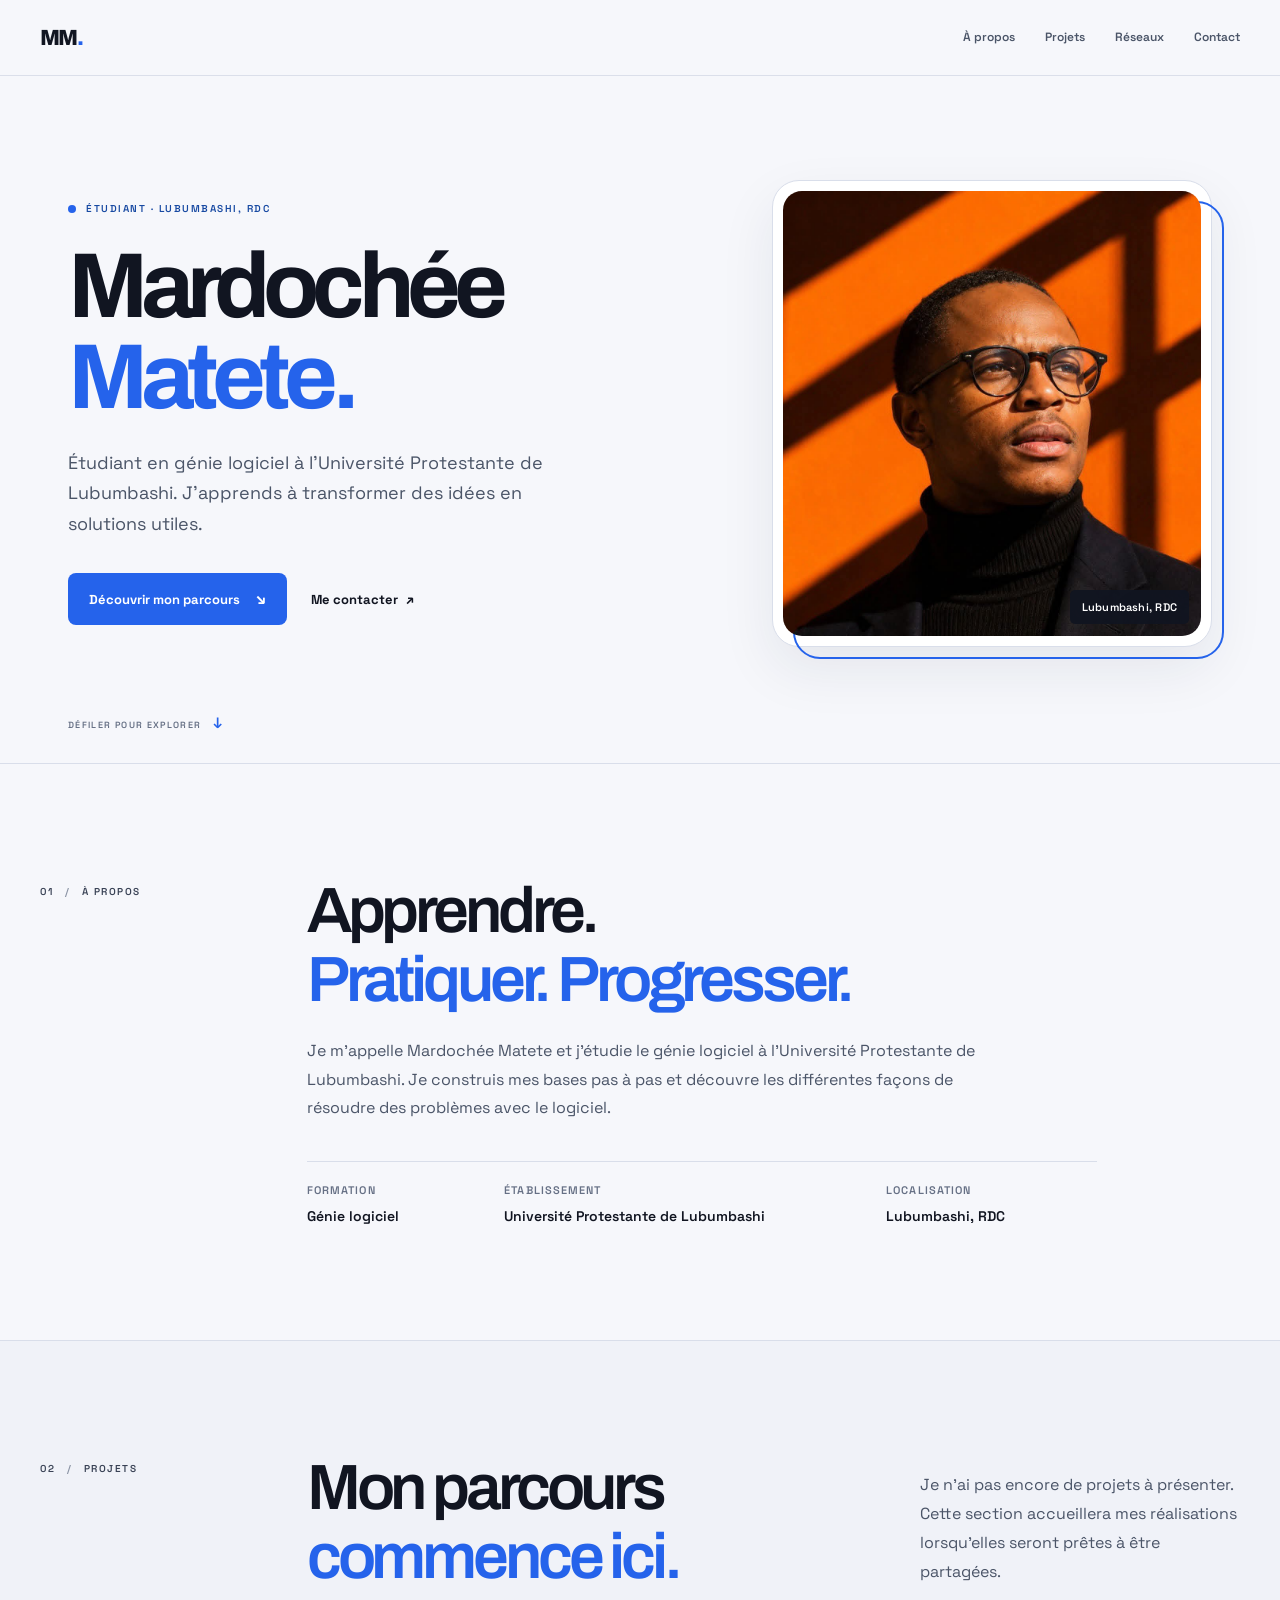
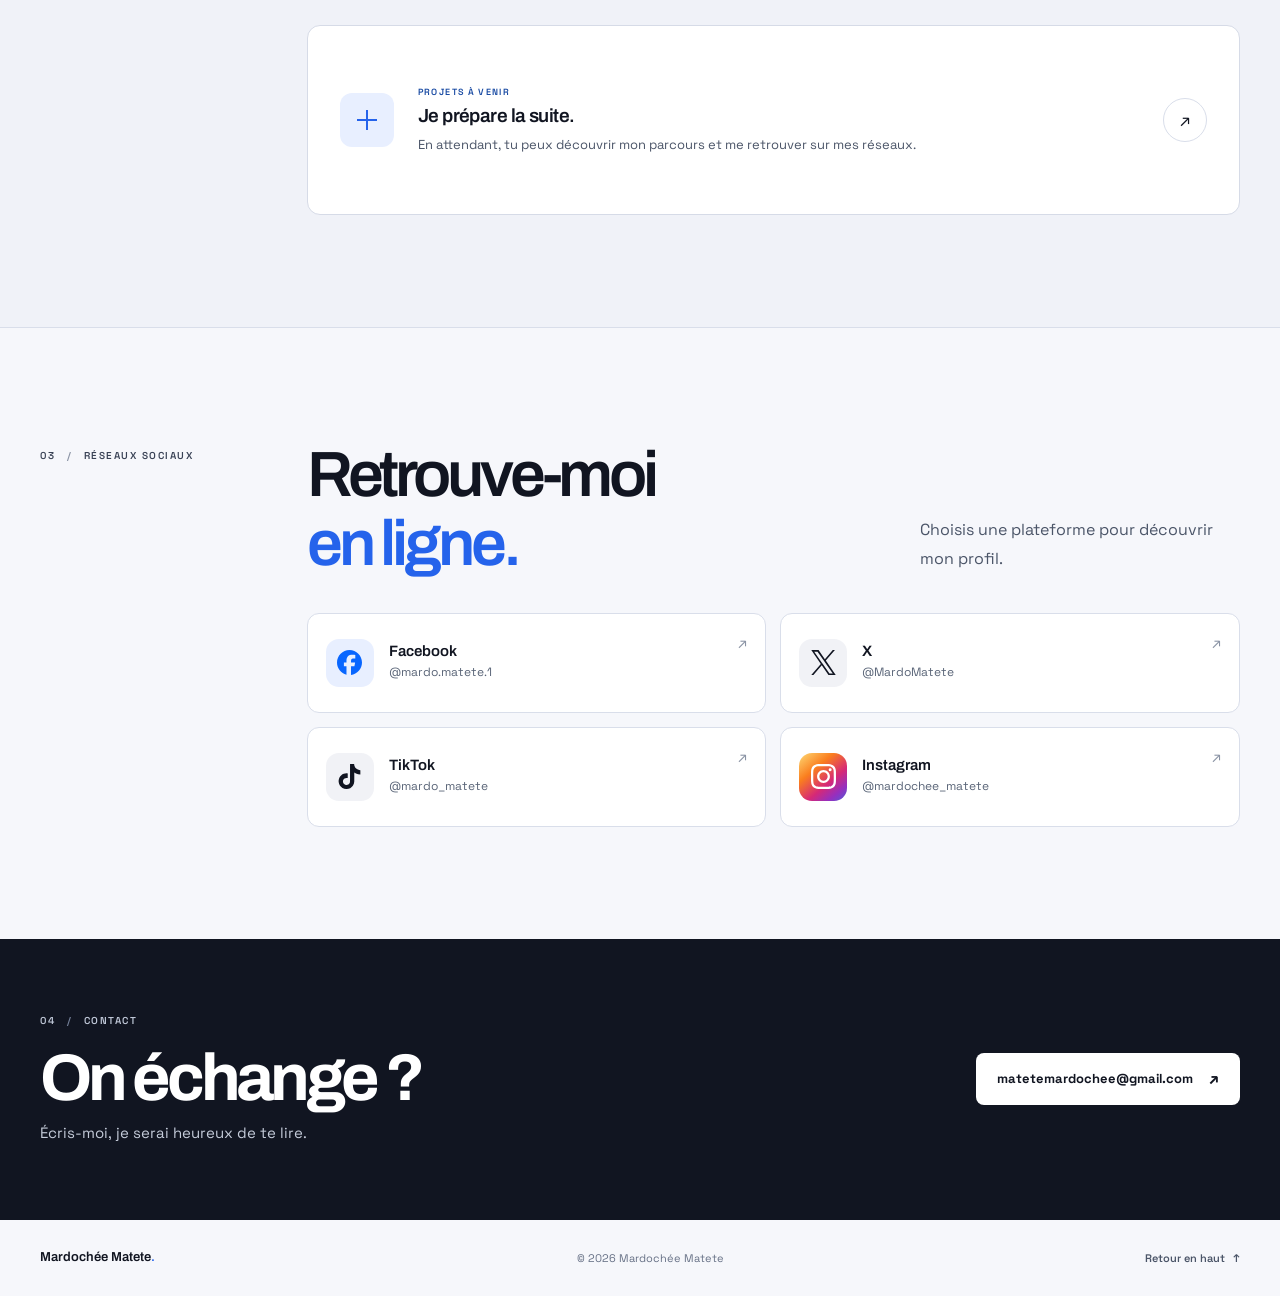
==== commit d6cea824: "Corriger le cadrage du portrait Supprime les dimensions fixes de l’image pour que le cadre responsiv" ====
--- a/index.html
+++ b/index.html
@@ -12,7 +12,7 @@
   <link rel="preconnect" href="https://fonts.googleapis.com">
   <link rel="preconnect" href="https://fonts.gstatic.com" crossorigin>
   <link href="https://fonts.googleapis.com/css2?family=Archivo:wght@400;500;600;700;800&family=Space+Grotesk:wght@400;500;600;700&display=swap" rel="stylesheet">
-  <link rel="stylesheet" href="style.css">
+  <link rel="stylesheet" href="style.css?v=730d1e1">
 </head>
 <body>
   <a class="skip-link" href="#contenu">Aller au contenu</a>
@@ -39,7 +39,7 @@
       </div>
 
       <figure class="hero-photo">
-        <img src="portrait.jpg" width="1122" height="1122" alt="Portrait de Mardochée Matete portant des lunettes">
+        <img src="portrait.jpg" alt="Portrait de Mardochée Matete portant des lunettes">
         <figcaption>Lubumbashi, RDC</figcaption>
       </figure>
       <div class="scroll-note" aria-hidden="true">DÉFILER POUR EXPLORER <span>↓</span></div>
@@ -127,4 +127,4 @@
     <a class="back-top" href="#accueil">Retour en haut <span aria-hidden="true">↑</span></a>
   </footer>
 </body>
-</html>+</html>
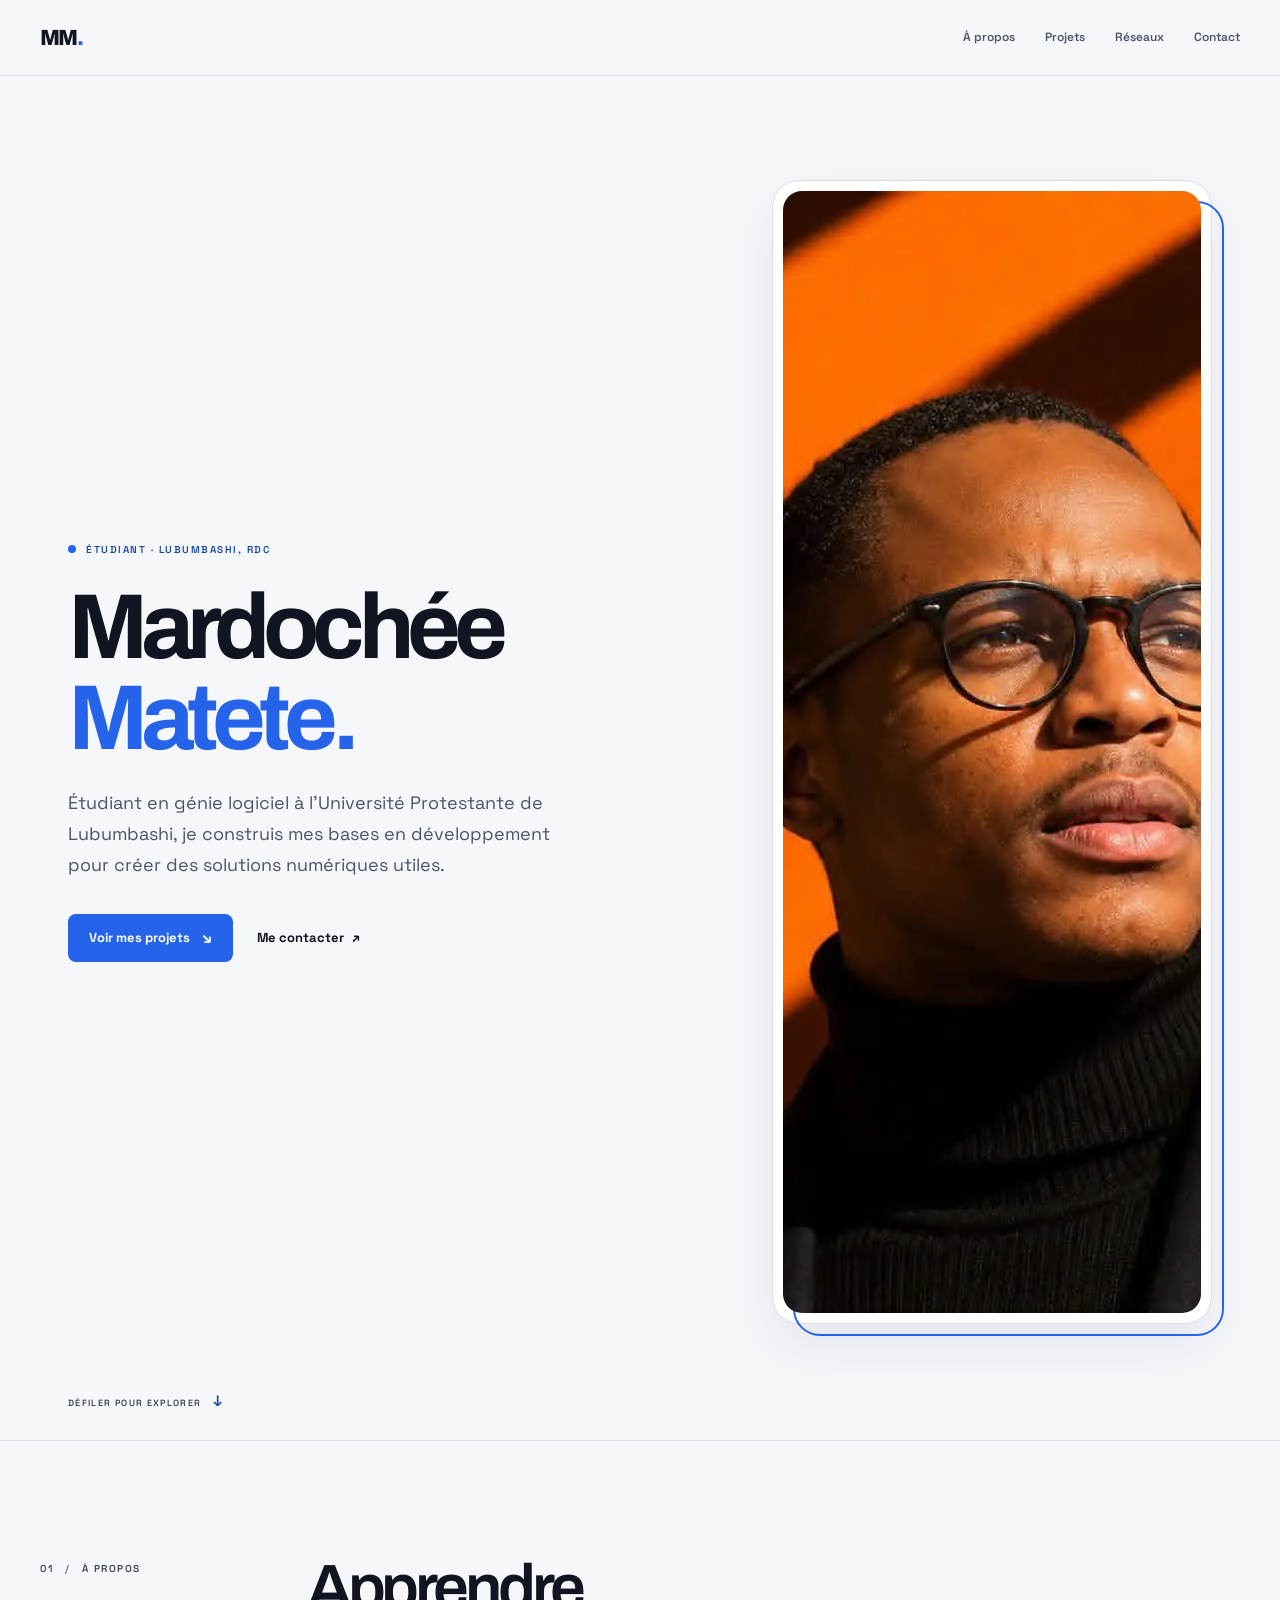
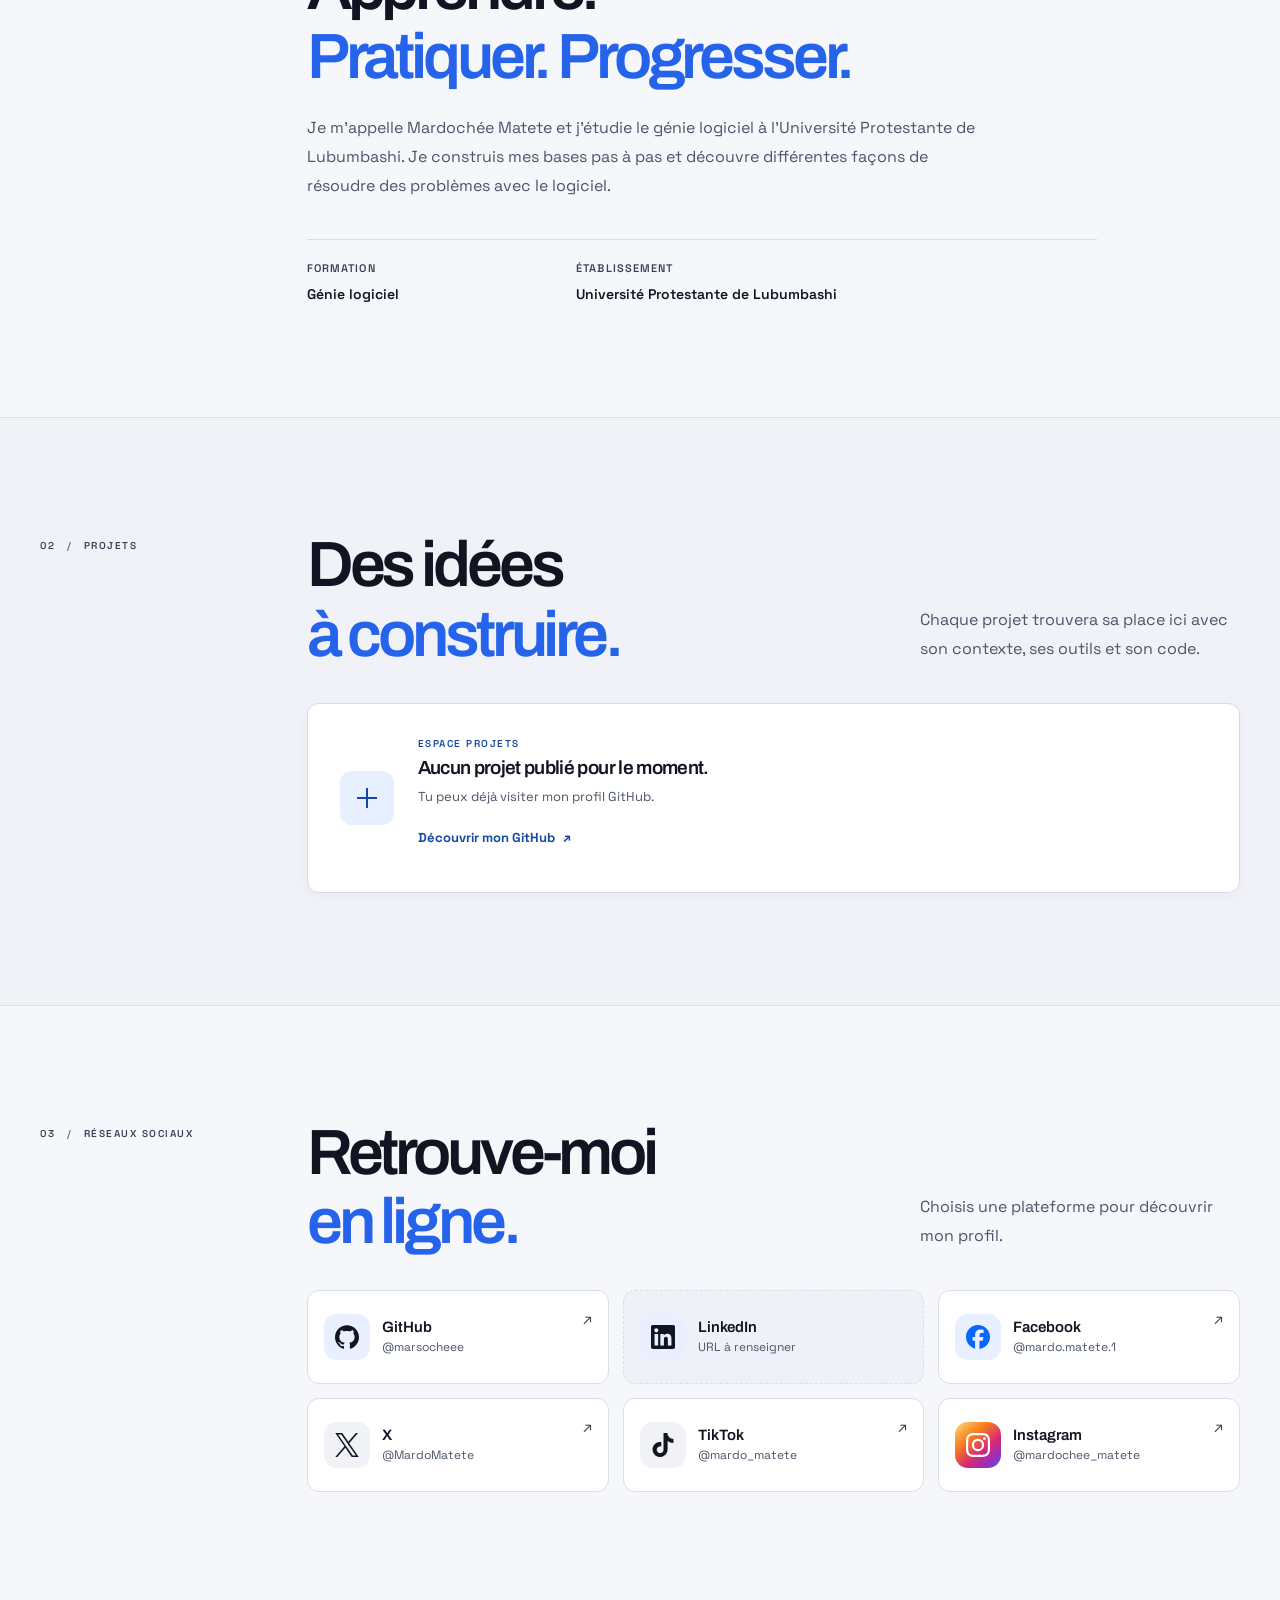
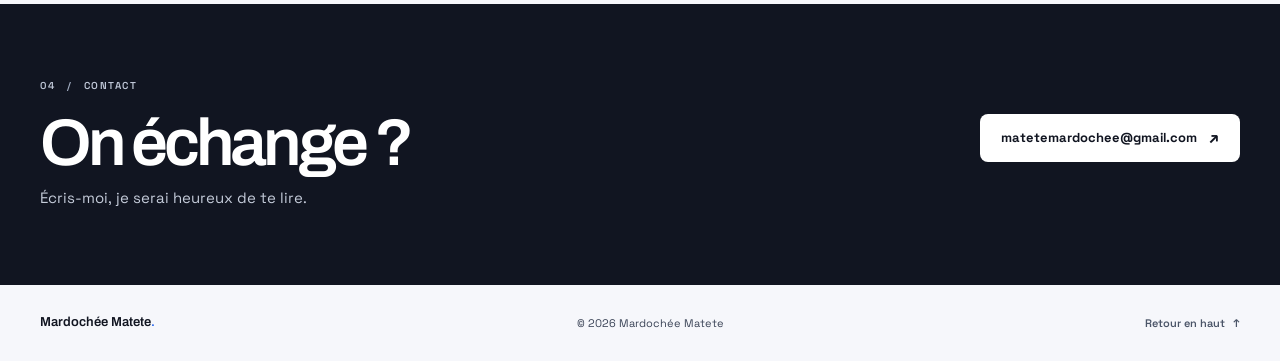
==== commit ef130fe3: "Ameliore le portfolio de Mardochee Ajoute les sections projets et competences, les reseaux avec icon" ====
--- a/index.html
+++ b/index.html
@@ -5,14 +5,47 @@
   <meta name="viewport" content="width=device-width, initial-scale=1">
   <meta name="theme-color" content="#f6f7fb">
   <meta name="description" content="Portfolio de Mardochée Matete, étudiant en génie logiciel à l’Université Protestante de Lubumbashi.">
+  <meta property="og:type" content="website">
+  <meta property="og:url" content="https://marsocheee.github.io/mardochee-portfolio/">
   <meta property="og:title" content="Mardochée Matete — Étudiant en génie logiciel">
   <meta property="og:description" content="Mon parcours, mes projets et mes profils sociaux.">
-  <meta property="og:image" content="https://marsocheee.github.io/mardochee-portfolio/portrait.jpg">
-  <title>Mardochée Matete — Étudiant en génie logiciel</title>
+  <meta property="og:image" content="https://marsocheee.github.io/mardochee-portfolio/portrait.webp">
+  <meta property="og:image:width" content="1122">
+  <meta property="og:image:height" content="1122">
+  <meta property="og:image:alt" content="Portrait de Mardochée Matete">
+  <meta name="twitter:card" content="summary_large_image">
+  <meta name="twitter:title" content="Mardochée Matete — Étudiant en génie logiciel">
+  <meta name="twitter:description" content="Mon parcours, mes projets et mes profils sociaux.">
+  <meta name="twitter:image" content="https://marsocheee.github.io/mardochee-portfolio/portrait.webp">
+  <link rel="canonical" href="https://marsocheee.github.io/mardochee-portfolio/">
+  <link rel="icon" type="image/svg+xml" href="favicon.svg">
   <link rel="preconnect" href="https://fonts.googleapis.com">
   <link rel="preconnect" href="https://fonts.gstatic.com" crossorigin>
-  <link href="https://fonts.googleapis.com/css2?family=Archivo:wght@400;500;600;700;800&family=Space+Grotesk:wght@400;500;600;700&display=swap" rel="stylesheet">
-  <link rel="stylesheet" href="style.css?v=730d1e1">
+  <link href="https://fonts.googleapis.com/css2?family=Archivo:wght@600;700;800&family=Space+Grotesk:wght@400;600;700&display=swap" rel="stylesheet">
+  <link rel="stylesheet" href="style.css?v=portfolio-20261102">
+  <script src="script.js" defer></script>
+  <script type="application/ld+json">
+  {
+    "@context": "https://schema.org",
+    "@type": "Person",
+    "name": "Mardochée Matete",
+    "description": "Étudiant en génie logiciel à l’Université Protestante de Lubumbashi.",
+    "email": "matetemardochee@gmail.com",
+    "url": "https://marsocheee.github.io/mardochee-portfolio/",
+    "affiliation": {
+      "@type": "CollegeOrUniversity",
+      "name": "Université Protestante de Lubumbashi"
+    },
+    "sameAs": [
+      "https://github.com/marsocheee",
+      "https://www.facebook.com/mardo.matete.1",
+      "https://x.com/MardoMatete",
+      "https://www.tiktok.com/@mardo_matete",
+      "https://www.instagram.com/mardochee_matete/"
+    ]
+  }
+  </script>
+  <title>Mardochée Matete — Étudiant en génie logiciel</title>
 </head>
 <body>
   <a class="skip-link" href="#contenu">Aller au contenu</a>
@@ -31,16 +64,14 @@
       <div class="hero-copy">
         <p class="eyebrow"><span class="status-dot" aria-hidden="true"></span> ÉTUDIANT · LUBUMBASHI, RDC</p>
         <h1 id="hero-title">Mardochée<br><span>Matete.</span></h1>
-        <p class="hero-lead">Étudiant en génie logiciel à l’Université Protestante de Lubumbashi. J’apprends à transformer des idées en solutions utiles.</p>
+        <p class="hero-lead">Étudiant en génie logiciel à l’Université Protestante de Lubumbashi, je construis mes bases en développement pour créer des solutions numériques utiles.</p>
         <div class="hero-actions">
-          <a class="button button-primary" href="#apropos">Découvrir mon parcours <span aria-hidden="true">↘</span></a>
-          <a class="text-link" href="mailto:matetemardochee@gmail.com">Me contacter <span aria-hidden="true">↗</span></a>
+          <a class="button button-primary" href="#projets">Voir mes projets <span aria-hidden="true">↘</span></a>
+          <a class="text-link" href="#contact">Me contacter <span aria-hidden="true">↗</span></a>
         </div>
       </div>
-
       <figure class="hero-photo">
-        <img src="portrait.jpg" alt="Portrait de Mardochée Matete portant des lunettes">
-        <figcaption>Lubumbashi, RDC</figcaption>
+        <img src="portrait.webp" alt="Portrait de Mardochée Matete portant des lunettes" width="1122" height="1122" loading="eager" fetchpriority="high" decoding="async">
       </figure>
       <div class="scroll-note" aria-hidden="true">DÉFILER POUR EXPLORER <span>↓</span></div>
     </section>
@@ -49,12 +80,26 @@
       <div class="section-label">01 <span>/</span> À PROPOS</div>
       <div class="section-content">
         <h2 id="about-title">Apprendre.<br><em>Pratiquer. Progresser.</em></h2>
-        <p class="body-copy">Je m’appelle Mardochée Matete et j’étudie le génie logiciel à l’Université Protestante de Lubumbashi. Je construis mes bases pas à pas et découvre les différentes façons de résoudre des problèmes avec le logiciel.</p>
+        <p class="body-copy">Je m’appelle Mardochée Matete et j’étudie le génie logiciel à l’Université Protestante de Lubumbashi. Je construis mes bases pas à pas et découvre différentes façons de résoudre des problèmes avec le logiciel.</p>
         <dl class="facts">
           <div><dt>Formation</dt><dd>Génie logiciel</dd></div>
           <div><dt>Établissement</dt><dd>Université Protestante de Lubumbashi</dd></div>
-          <div><dt>Localisation</dt><dd>Lubumbashi, RDC</dd></div>
         </dl>
+        <!-- TODO: Renseigner compétences/outils, langues parlées et objectif avant d’afficher ces blocs. -->
+        <div class="about-details" id="aboutDetails" hidden>
+          <section class="detail-block" id="skillsBlock" hidden aria-labelledby="skills-title">
+            <h3 id="skills-title">Compétences et outils</h3>
+            <ul class="tag-list" id="skillTags"></ul>
+          </section>
+          <section class="detail-block" id="languagesBlock" hidden aria-labelledby="languages-title">
+            <h3 id="languages-title">Langues parlées</h3>
+            <ul class="tag-list" id="languageTags"></ul>
+          </section>
+          <section class="detail-block objective-block" id="objectiveBlock" hidden aria-labelledby="objective-title">
+            <h3 id="objective-title">Mon objectif</h3>
+            <p id="objectiveText"></p>
+          </section>
+        </div>
       </div>
     </section>
 
@@ -62,17 +107,19 @@
       <div class="section-label">02 <span>/</span> PROJETS</div>
       <div class="section-content">
         <div class="projects-heading">
-          <h2 id="projects-title">Mon parcours<br><em>commence ici.</em></h2>
-          <p class="body-copy">Je n’ai pas encore de projets à présenter. Cette section accueillera mes réalisations lorsqu’elles seront prêtes à être partagées.</p>
+          <h2 id="projects-title">Des idées<br><em>à construire.</em></h2>
+          <p class="body-copy">Chaque projet trouvera sa place ici avec son contexte, ses outils et son code.</p>
         </div>
-        <div class="empty-project">
-          <span class="empty-symbol" aria-hidden="true"><span></span><span></span></span>
-          <div>
-            <p class="card-label">PROJETS À VENIR</p>
-            <h3>Je prépare la suite.</h3>
-            <p>En attendant, tu peux découvrir mon parcours et me retrouver sur mes réseaux.</p>
-          </div>
-          <a class="empty-link" href="#reseaux" aria-label="Découvrir mes réseaux sociaux">↗</a>
+        <div class="project-grid" id="projectGrid" aria-live="polite">
+          <article class="project-card project-empty">
+            <span class="empty-symbol" aria-hidden="true"><span></span><span></span></span>
+            <div class="empty-copy">
+              <p class="card-label">ESPACE PROJETS</p>
+              <h3>Aucun projet publié pour le moment.</h3>
+              <p>Tu peux déjà visiter mon profil GitHub.</p>
+              <a class="inline-link" href="https://github.com/marsocheee" target="_blank" rel="noopener noreferrer" aria-label="Visiter le profil GitHub de Mardochée Matete">Découvrir mon GitHub <span aria-hidden="true">↗</span></a>
+            </div>
+          </article>
         </div>
       </div>
     </section>
@@ -85,24 +132,34 @@
           <p class="body-copy">Choisis une plateforme pour découvrir mon profil.</p>
         </div>
         <div class="social-grid">
-          <a class="social-card" href="https://www.facebook.com/mardo.matete.1" aria-label="Facebook — profil de Mardochée Matete">
-            <span class="social-icon facebook" aria-hidden="true"><svg viewBox="0 0 24 24" focusable="false"><path d="M9.101 23.691v-7.98H6.627v-3.667h2.474v-1.58c0-4.085 1.848-5.978 5.858-5.978.401 0 .955.042 1.468.103a8.68 8.68 0 0 1 1.141.195v3.325a8.623 8.623 0 0 0-.653-.036 26.805 26.805 0 0 0-.733-.009c-.707 0-1.259.096-1.675.309a1.686 1.686 0 0 0-.679.622c-.258.42-.374.995-.374 1.752v1.297h3.919l-.386 2.103-.287 1.564h-3.246v8.245C19.396 23.238 24 18.179 24 12.044c0-6.627-5.373-12-12-12s-12 5.373-12 12c0 5.628 3.874 10.35 9.101 11.647Z"/></svg></span>
-            <span class="social-copy"><strong>Facebook</strong><small>@mardo.matete.1</small></span>
+          <a class="social-card" href="https://github.com/marsocheee" target="_blank" rel="noopener noreferrer" aria-label="GitHub — profil de Mardochée Matete, marsocheee">
+            <span class="social-icon github" aria-hidden="true"><svg viewBox="0 0 24 24" focusable="false"><path d="M12 .297c-6.63 0-12 5.373-12 12 0 5.303 3.438 9.8 8.205 11.385.6.113.82-.258.82-.577 0-.285-.01-1.04-.015-2.04-3.338.724-4.042-1.61-4.042-1.61C4.422 18.07 3.633 17.7 3.633 17.7c-1.087-.744.084-.729.084-.729 1.205.084 1.838 1.236 1.838 1.236 1.07 1.835 2.809 1.305 3.495.998.108-.776.417-1.305.76-1.605-2.665-.3-5.466-1.332-5.466-5.93 0-1.31.465-2.38 1.235-3.22-.135-.303-.54-1.523.105-3.176 0 0 1.005-.322 3.3 1.23.96-.267 1.98-.399 3-.405 1.02.006 2.04.138 3 .405 2.28-1.552 3.285-1.23 3.285-1.23.645 1.653.24 2.873.12 3.176.765.84 1.23 1.91 1.23 3.22 0 4.61-2.805 5.625-5.475 5.92.42.36.81 1.096.81 2.22 0 1.606-.015 2.896-.015 3.286 0 .315.21.69.825.57C20.565 22.092 24 17.592 24 12.297c0-6.627-5.373-12-12-12"/></svg></span>
+            <span class="social-copy"><strong>GitHub</strong><small>@marsocheee</small></span>
             <span class="social-arrow" aria-hidden="true">↗</span>
           </a>
-          <a class="social-card" href="https://x.com/MardoMatete" aria-label="X — profil de Mardochée Matete">
-            <span class="social-icon x-brand" aria-hidden="true"><svg viewBox="0 0 24 24" focusable="false"><path d="M14.234 10.162 22.977 0h-2.072l-7.591 8.824L7.251 0H.258l9.168 13.343L.258 24H2.33l8.016-9.318L16.749 24h6.993zm-2.837 3.299-.929-1.329L3.076 1.56h3.182l5.965 8.532.929 1.329 7.754 11.09h-3.182z"/></svg></span>
-            <span class="social-copy"><strong>X</strong><small>@MardoMatete</small></span>
+          <!-- TODO: Ajouter le lien vers le profil LinkedIn de Mardochée quand son URL sera fournie. -->
+          <div class="social-card social-card-pending" id="linkedinCard">
+            <span class="social-icon linkedin" aria-hidden="true"><svg viewBox="0 0 24 24" focusable="false"><path d="M20.447 20.452h-3.554v-5.569c0-1.328-.027-3.037-1.852-3.037-1.853 0-2.136 1.445-2.136 2.939v5.667H9.35V9h3.414v1.561h.049c.476-.9 1.637-1.85 3.37-1.85 3.601 0 4.266 2.37 4.266 5.455v6.286ZM5.337 7.433a2.062 2.062 0 1 1 0-4.124 2.062 2.062 0 0 1 0 4.124ZM7.119 20.452H3.554V9h3.565v11.452ZM22.225 0H1.771C.792 0 0 .774 0 1.729v20.542C0 23.227.792 24 1.771 24h20.451C23.2 24 24 23.227 24 22.271V1.729C24 .774 23.2 0 22.222 0h.003Z"/></svg></span>
+            <span class="social-copy"><strong>LinkedIn</strong><small>URL à renseigner</small></span>
+          </div>
+          <a class="social-card" href="https://www.facebook.com/mardo.matete.1" target="_blank" rel="noopener noreferrer" aria-label="Facebook — profil de Mardochée Matete, @mardo.matete.1">
+            <span class="social-icon facebook" aria-hidden="true"><svg viewBox="0 0 24 24" focusable="false"><path d="M9.101 23.691v-7.98H6.627v-3.667h2.474v-1.58c0-4.085 1.848-5.978 5.858-5.978.401 0 .955.042 1.468.103a8.68 8.68 0 0 1 1.141.195v3.325a8.623 8.623 0 0 0-.653-.036 26.805 26.805 0 0 0-.733-.009c-.707 0-1.259.096-1.675.309a1.686 1.686 0 0 0-.679.622c-.258.42-.374.995-.374 1.752v1.297h3.919l-.386 2.103-.287 1.564h-3.246v8.245C19.396 23.238 24 18.179 24 12.044c0-6.627-5.373-12-12-12s-12 5.373-12 12c0 5.628 3.874 10.35 9.101 11.647Z"/></svg></span>
+            <span class="social-copy"><strong>Facebook</strong><small title="@mardo.matete.1">@mardo.<wbr>matete.<wbr>1</small></span>
             <span class="social-arrow" aria-hidden="true">↗</span>
           </a>
-          <a class="social-card" href="https://www.tiktok.com/@mardo_matete" aria-label="TikTok — profil de Mardochée Matete">
-            <span class="social-icon tiktok" aria-hidden="true"><svg viewBox="0 0 24 24" focusable="false"><path d="M12.525.02c1.31-.02 2.61-.01 3.91-.02.08 1.53.63 3.09 1.75 4.17 1.12 1.11 2.7 1.62 4.24 1.79v4.03c-1.44-.05-2.89-.35-4.2-.97-.57-.26-1.1-.59-1.62-.93-.01 2.92.01 5.84-.02 8.75-.08 1.4-.54 2.79-1.35 3.94-1.31 1.92-3.58 3.17-5.91 3.21-1.43.08-2.86-.31-4.08-1.03-2.02-1.19-3.44-3.37-3.65-5.71-.02-.5-.03-1-.01-1.49.18-1.9 1.12-3.72 2.58-4.96 1.66-1.44 3.98-2.13 6.15-1.72.02 1.48-.04 2.96-.04 4.44-.99-.32-2.15-.23-3.02.37-.63.41-1.11 1.04-1.36 1.75-.21.51-.15 1.07-.14 1.61.24 1.64 1.82 3.02 3.5 2.87 1.12-.01 2.19-.66 2.77-1.61.19-.33.4-.67.41-1.06.1-1.79.06-3.57.07-5.36.01-4.03-.01-8.05.02-12.07z"/></svg></span>
-            <span class="social-copy"><strong>TikTok</strong><small>@mardo_matete</small></span>
+          <a class="social-card" href="https://x.com/MardoMatete" target="_blank" rel="noopener noreferrer" aria-label="X — profil de Mardochée Matete, @MardoMatete">
+            <span class="social-icon x-brand" aria-hidden="true"><svg viewBox="0 0 24 24" focusable="false"><path d="M14.234 10.162 22.977 0h-2.072l-7.591 8.824L7.251 0H.258l9.168 13.343L.258 24H2.33l8.016-9.318L16.749 24h6.993zm-2.837 3.299-.929-1.329L3.076 1.56h3.182l5.965 8.532.929 1.329 7.754 11.09h-3.182z"/></svg></span>
+            <span class="social-copy"><strong>X</strong><small title="@MardoMatete">@MardoMatete</small></span>
             <span class="social-arrow" aria-hidden="true">↗</span>
           </a>
-          <a class="social-card" href="https://www.instagram.com/mardochee_matete/" aria-label="Instagram — profil de Mardochée Matete">
+          <a class="social-card" href="https://www.tiktok.com/@mardo_matete" target="_blank" rel="noopener noreferrer" aria-label="TikTok — profil de Mardochée Matete, @mardo_matete">
+            <span class="social-icon tiktok" aria-hidden="true"><svg viewBox="0 0 24 24" focusable="false"><path d="M12.525.02c1.31-.02 2.61-.01 3.91-.02.08 1.53.63 3.09 1.75 4.17 1.12 1.11 2.7 1.62 4.24 1.79v4.03c-1.44-.05-2.89-.35-4.2-.97-.57-.26-1.1-.59-1.62-.93-.01 2.92.01 5.84-.02 8.75-.08 1.4-.54 2.79-1.35 3.94-1.31 1.92-3.58 3.17-5.91 3.21-1.43.08-2.86-.31-4.08-1.03-2.02-1.19-3.44-3.37-3.65-5.71-.02-.5-.03-1-.01-1.49.18-1.9 1.12-3.72 2.58-4.96 1.66-1.44 3.98-2.13 6.15-1.72.02 1.48-.04 2.96-.04 4.44-.99-.32-2.15-.23-3.02.37-.63.41-1.11 1.04-1.36 1.75-.21.51-.15 1.07-.14 1.61.24 1.64 1.82 3.02 3.5 2.87 1.12-.01 2.19-.66 2.77-1.61.19-.33.4-.67.41-1.06.1-1.79.06-3.57.07-5.36.01-4.03-.01-8.05.02-12.07z"/></svg></span>
+            <span class="social-copy"><strong>TikTok</strong><small title="@mardo_matete">@mardo_<wbr>matete</small></span>
+            <span class="social-arrow" aria-hidden="true">↗</span>
+          </a>
+          <a class="social-card" href="https://www.instagram.com/mardochee_matete/" target="_blank" rel="noopener noreferrer" aria-label="Instagram — profil de Mardochée Matete, @mardochee_matete">
             <span class="social-icon instagram" aria-hidden="true"><svg viewBox="0 0 24 24" focusable="false"><path d="M7.0301.084c-1.2768.0602-2.1487.264-2.911.5634-.7888.3075-1.4575.72-2.1228 1.3877-.6652.6677-1.075 1.3368-1.3802 2.127-.2954.7638-.4956 1.6365-.552 2.914-.0564 1.2775-.0689 1.6882-.0626 4.947.0062 3.2586.0206 3.6671.0825 4.9473.061 1.2765.264 2.1482.5635 2.9107.308.7889.72 1.4573 1.388 2.1228.6679.6655 1.3365 1.0743 2.1285 1.38.7632.295 1.6361.4961 2.9134.552 1.2773.056 1.6884.069 4.9462.0627 3.2578-.0062 3.668-.0207 4.9478-.0814 1.28-.0607 2.147-.2652 2.9098-.5633.7889-.3086 1.4578-.72 2.1228-1.3881.665-.6682 1.0745-1.3378 1.3795-2.1284.2957-.7632.4966-1.636.552-2.9124.056-1.2809.0692-1.6898.063-4.948-.0063-3.2583-.021-3.6668-.0817-4.9465-.0607-1.2797-.264-2.1487-.5633-2.9117-.3084-.7889-.72-1.4568-1.3876-2.1228C21.2982 1.33 20.628.9208 19.8378.6165 19.074.321 18.2017.1197 16.9244.0645 15.6471.0093 15.236-.005 11.977.0014 8.718.0076 8.31.0215 7.0301.0839m.1402 21.6932c-1.17-.0509-1.8053-.2453-2.2287-.408-.5606-.216-.96-.4771-1.3819-.895-.422-.4178-.6811-.8186-.9-1.378-.1644-.4234-.3624-1.058-.4171-2.228-.0595-1.2645-.072-1.6442-.079-4.848-.007-3.2037.0053-3.583.0607-4.848.05-1.169.2456-1.805.408-2.2282.216-.5613.4762-.96.895-1.3816.4188-.4217.8184-.6814 1.3783-.9003.423-.1651 1.0575-.3614 2.227-.4171 1.2655-.06 1.6447-.072 4.848-.079 3.2033-.007 3.5835.005 4.8495.0608 1.169.0508 1.8053.2445 2.228.408.5608.216.96.4754 1.3816.895.4217.4194.6816.8176.9005 1.3787.1653.4217.3617 1.056.4169 2.2263.0602 1.2655.0739 1.645.0796 4.848.0058 3.203-.0055 3.5834-.061 4.848-.051 1.17-.245 1.8055-.408 2.2294-.216.5604-.4763.96-.8954 1.3814-.419.4215-.8181.6811-1.3783.9-.4224.1649-1.0577.3617-2.2262.4174-1.2656.0595-1.6448.072-4.8493.079-3.2045.007-3.5825-.006-4.848-.0608M16.953 5.5864A1.44 1.44 0 1 0 18.39 4.144a1.44 1.44 0 0 0-1.437 1.4424M5.8385 12.012c.0067 3.4032 2.7706 6.1557 6.173 6.1493 3.4026-.0065 6.157-2.7701 6.1506-6.1733-.0065-3.4032-2.771-6.1565-6.174-6.1498-3.403.0067-6.156 2.771-6.1496 6.1738M8 12.0077a4 4 0 1 1 4.008 3.9921A3.9996 3.9996 0 0 1 8 12.0077"/></svg></span>
-            <span class="social-copy"><strong>Instagram</strong><small>@mardochee_matete</small></span>
+            <span class="social-copy"><strong>Instagram</strong><small title="@mardochee_matete">@mardochee_<wbr>matete</small></span>
             <span class="social-arrow" aria-hidden="true">↗</span>
           </a>
         </div>
@@ -116,7 +173,12 @@
           <h2 id="contact-title">On échange ?</h2>
           <p>Écris-moi, je serai heureux de te lire.</p>
         </div>
-        <a class="button button-light" href="mailto:matetemardochee@gmail.com">matetemardochee@gmail.com <span aria-hidden="true">↗</span></a>
+        <div class="contact-actions">
+          <a class="button button-light" href="mailto:matetemardochee@gmail.com" aria-label="Envoyer un e-mail à Mardochée Matete">matetemardochee@gmail.com <span aria-hidden="true">↗</span></a>
+          <!-- TODO: Ajouter le lien WhatsApp après réception du numéro avec indicatif international. -->
+          <!-- TODO: Ajouter le bouton « Télécharger mon CV » après réception du fichier PDF. -->
+          <div class="contact-extras" id="contactExtras"></div>
+        </div>
       </div>
     </section>
   </main>
--- a/style.css
+++ b/style.css
@@ -3,22 +3,65 @@
   --page: #f6f7fb;
   --surface: #ffffff;
   --surface-soft: #eef1f8;
+  --surface-projects: #f0f2f8;
   --ink: #111521;
   --muted: #4b5568;
+  --muted-strong: #394255;
   --line: #d9deea;
   --blue: #2563eb;
   --blue-deep: #1749a2;
   --blue-soft: #e8efff;
   --night: #111521;
-  --max: 1200px;
+  --on-night: #ffffff;
+  --on-night-muted: #c5ccda;
+
+  --facebook: #0866ff;
+  --x-brand: #111521;
+  --instagram: #d62976;
+  --tiktok: #111521;
+
   --body: "Space Grotesk", "Segoe UI", sans-serif;
   --display: "Archivo", "Segoe UI", sans-serif;
-}
+  --max: 1200px;
+
+  --space-1: 4px;
+  --space-2: 8px;
+  --space-3: 12px;
+  --space-4: 16px;
+  --space-5: 24px;
+  --space-6: 32px;
+  --space-7: 48px;
+  --space-8: 64px;
+  --space-9: 96px;
+
+  --radius-sm: 8px;
+  --radius-md: 12px;
+  --radius-lg: 20px;
+  --radius-hero: 27px;
+  --radius-pill: 999px;
+
+  --shadow-photo: 0 22px 55px #18244314;
+  --shadow-card: 0 9px 22px #18244310;
+  --shadow-card-hover: 0 14px 28px #18244316;
+  --shadow-focus: 0 0 0 4px #2563eb3d;
+
+  --motion-fast: 180ms;
+  --motion-standard: 240ms;
+  --ease-standard: cubic-bezier(.2, .7, .25, 1);
+  --z-header: 20;
+  --z-skip-link: 100;
+}
+
 * { box-sizing: border-box; }
-html { scroll-behavior: smooth; scroll-padding-top: 92px; }
+
+html {
+  scroll-behavior: smooth;
+  scroll-padding-top: 92px;
+}
+
 body {
+  min-width: 320px;
   margin: 0;
-  min-width: 320px;
   background: var(--page);
   color: var(--ink);
   font-family: var(--body);
@@ -26,233 +69,591 @@
   line-height: 1.65;
   -webkit-font-smoothing: antialiased;
 }
+
+img, svg { max-width: 100%; }
+h1, h2, h3, p, figure { margin-top: 0; }
+h1, h2, h3 { font-family: var(--display); }
 a { color: inherit; touch-action: manipulation; }
-a:focus-visible { outline: 3px solid var(--blue); outline-offset: 4px; border-radius: 5px; }
+a[href], button:not(:disabled) { cursor: pointer; }
+a:focus-visible, button:focus-visible {
+  outline: 3px solid var(--blue);
+  outline-offset: 4px;
+  border-radius: 5px;
+}
+button:disabled { cursor: not-allowed; }
+[hidden] { display: none !important; }
+
 .skip-link {
-  position: fixed; left: 16px; top: 12px; z-index: 100;
-  padding: 10px 16px; background: var(--night); color: white;
-  border-radius: 7px; transform: translateY(-160%); text-decoration: none;
+  position: fixed;
+  z-index: var(--z-skip-link);
+  top: var(--space-3);
+  left: var(--space-4);
+  padding: 10px var(--space-4);
+  transform: translateY(-160%);
+  border-radius: 7px;
+  background: var(--night);
+  color: var(--on-night);
+  text-decoration: none;
 }
 .skip-link:focus { transform: translateY(0); }
+
 .topbar {
-  position: sticky; top: 0; z-index: 20;
-  height: 76px; padding: 0 max(22px, calc((100% - var(--max)) / 2));
-  display: flex; justify-content: space-between; align-items: center; gap: 24px;
+  position: sticky;
+  z-index: var(--z-header);
+  top: 0;
+  height: 76px;
+  padding: 0 max(22px, calc((100% - var(--max)) / 2));
+  display: flex;
+  align-items: center;
+  justify-content: space-between;
+  gap: var(--space-5);
   border-bottom: 1px solid #d9deeaeb;
-  background: #f6f7fbeF; backdrop-filter: blur(14px);
+  background: #f6f7fbef;
+  backdrop-filter: blur(14px);
 }
 .brand {
-  flex: none; color: var(--ink); text-decoration: none;
-  font: 800 22px/1 var(--display); letter-spacing: -.07em;
+  flex: none;
+  color: var(--ink);
+  font: 800 22px/1 var(--display);
+  letter-spacing: -.07em;
+  text-decoration: none;
 }
 .brand span, .footer-brand span { color: var(--blue); }
-nav { display: flex; align-items: center; gap: clamp(12px, 2.4vw, 30px); }
-nav a, .back-top {
-  min-height: 44px; display: inline-flex; align-items: center;
-  color: var(--muted); text-decoration: none; font-size: 12px; font-weight: 600;
-  transition: color .18s ease;
-}
-nav a:hover, .back-top:hover { color: var(--blue); }
+.topbar nav {
+  display: flex;
+  align-items: center;
+  gap: clamp(var(--space-3), 2.4vw, 30px);
+}
+.topbar nav a, .back-top {
+  min-height: 44px;
+  display: inline-flex;
+  align-items: center;
+  color: var(--muted);
+  font-size: 12px;
+  font-weight: 600;
+  text-decoration: none;
+  transition: color var(--motion-fast) var(--ease-standard);
+}
+.topbar nav a:hover, .back-top:hover { color: var(--blue-deep); }
+
 .hero {
-  width: min(100%, var(--max)); min-height: 680px; margin: 0 auto;
-  padding: 104px 28px 116px; display: grid;
+  position: relative;
+  width: min(100%, var(--max));
+  min-height: 680px;
+  margin: 0 auto;
+  padding: 104px 28px 116px;
+  display: grid;
   grid-template-columns: minmax(0, 1.12fr) minmax(320px, .88fr);
-  align-items: center; gap: clamp(48px, 8vw, 120px); position: relative;
+  align-items: center;
+  gap: clamp(48px, 8vw, 120px);
 }
 .hero-copy { max-width: 630px; }
 .eyebrow, .section-label, .card-label, .scroll-note {
-  font: 600 10px/1.5 var(--body); letter-spacing: .15em;
+  font: 600 10px/1.5 var(--body);
+  letter-spacing: .15em;
 }
 .eyebrow {
-  display: flex; gap: 10px; align-items: center;
-  margin: 0 0 25px; color: var(--blue-deep);
-}
-.status-dot { width: 8px; height: 8px; flex: none; border-radius: 50%; background: var(--blue); }
-h1, h2, h3, p, figure { margin-top: 0; }
-h1, h2 { font-family: var(--display); }
+  margin-bottom: 25px;
+  display: flex;
+  align-items: center;
+  gap: 10px;
+  color: var(--blue-deep);
+}
+.status-dot {
+  width: 8px;
+  height: 8px;
+  flex: none;
+  border-radius: var(--radius-pill);
+  background: var(--blue);
+}
 h1 {
-  margin-bottom: 24px; font-size: clamp(58px, 7.2vw, 94px);
-  font-weight: 700; letter-spacing: -.075em; line-height: .99;
+  margin-bottom: 24px;
+  font-size: clamp(58px, 7.2vw, 94px);
+  font-weight: 700;
+  letter-spacing: -.075em;
+  line-height: .99;
 }
 h1 span, h2 em { color: var(--blue); font-style: normal; }
-.hero-lead { max-width: 520px; margin-bottom: 0; color: var(--muted); font-size: 18px; line-height: 1.7; }
-.hero-actions { margin-top: 34px; display: flex; align-items: center; gap: 24px; flex-wrap: wrap; }
+.hero-lead {
+  max-width: 520px;
+  margin-bottom: 0;
+  color: var(--muted);
+  font-size: 18px;
+  line-height: 1.7;
+}
+.hero-actions {
+  margin-top: 34px;
+  display: flex;
+  align-items: center;
+  gap: var(--space-5);
+  flex-wrap: wrap;
+}
 .button {
-  min-height: 52px; padding: 0 20px; display: inline-flex; justify-content: center; align-items: center; gap: 16px;
-  border: 1px solid transparent; border-radius: 8px;
-  font-size: 13px; font-weight: 700; text-decoration: none;
-  transition: background-color .18s ease, border-color .18s ease, color .18s ease, box-shadow .18s ease;
+  min-height: 48px;
+  padding: 0 20px;
+  display: inline-flex;
+  align-items: center;
+  justify-content: center;
+  gap: var(--space-3);
+  border: 1px solid transparent;
+  border-radius: var(--radius-sm);
+  font-size: 13px;
+  font-weight: 700;
+  line-height: 1.4;
+  text-decoration: none;
+  transition:
+    background-color var(--motion-fast) var(--ease-standard),
+    border-color var(--motion-fast) var(--ease-standard),
+    color var(--motion-fast) var(--ease-standard),
+    box-shadow var(--motion-fast) var(--ease-standard),
+    transform var(--motion-fast) var(--ease-standard);
 }
 .button span { font-size: 16px; }
-.button-primary { color: #fff; background: var(--blue); }
-.button-primary:hover { background: var(--blue-deep); box-shadow: 0 7px 18px #1749a233; }
-.text-link { min-height: 44px; display: inline-flex; align-items: center; gap: 8px; color: var(--ink); text-decoration: none; font-size: 13px; font-weight: 700; }
-.text-link:hover { color: var(--blue); }
+.button:active { transform: translateY(1px); }
+.button-primary { background: var(--blue); color: var(--on-night); }
+.button-primary:hover {
+  background: var(--blue-deep);
+  box-shadow: 0 7px 18px #1749a233;
+}
+.text-link {
+  min-height: 44px;
+  display: inline-flex;
+  align-items: center;
+  gap: var(--space-2);
+  color: var(--ink);
+  font-size: 13px;
+  font-weight: 700;
+  text-decoration: none;
+}
+.text-link:hover { color: var(--blue-deep); }
 .hero-photo {
-  width: min(100%, 440px); justify-self: end; margin: 0; padding: 10px;
-  position: relative; isolation: isolate; border: 1px solid var(--line); border-radius: 27px;
-  background: var(--surface); box-shadow: 0 22px 55px #18244314;
+  position: relative;
+  isolation: isolate;
+  width: min(100%, 440px);
+  justify-self: end;
+  margin: 0;
+  padding: 10px;
+  border: 1px solid var(--line);
+  border-radius: var(--radius-hero);
+  background: var(--surface);
+  box-shadow: var(--shadow-photo);
 }
 .hero-photo::before {
-  content: ""; position: absolute; z-index: -1; inset: 20px -13px -13px 20px;
-  border: 2px solid var(--blue); border-radius: 27px;
+  position: absolute;
+  z-index: -1;
+  inset: 20px -13px -13px 20px;
+  border: 2px solid var(--blue);
+  border-radius: var(--radius-hero);
+  content: "";
 }
 .hero-photo img {
-  display: block; width: 100%; aspect-ratio: .94; object-fit: cover; object-position: center center;
+  width: 100%;
+  display: block;
+  aspect-ratio: .94;
   border-radius: 19px;
-}
-.hero-photo figcaption {
-  position: absolute; right: 22px; bottom: 22px; padding: 8px 12px;
-  border-radius: 5px; background: #111521eF; color: #fff;
-  font-size: 11px; font-weight: 600; letter-spacing: .02em;
-}
-.scroll-note { position: absolute; bottom: 28px; left: 28px; color: #667085; font-size: 9px; }
-.scroll-note span { margin-left: 8px; color: var(--blue); font-size: 15px; }
+  object-fit: cover;
+  object-position: center center;
+}
+.scroll-note {
+  position: absolute;
+  bottom: 28px;
+  left: 28px;
+  color: var(--muted-strong);
+  font-size: 9px;
+}
+.scroll-note span { margin-left: var(--space-2); color: var(--blue-deep); font-size: 15px; }
+
 .section {
   padding: 112px max(24px, calc((100% - var(--max)) / 2));
+  display: grid;
+  grid-template-columns: 190px minmax(0, 1fr);
+  gap: clamp(32px, 6vw, 84px);
   border-top: 1px solid var(--line);
-  display: grid; grid-template-columns: 190px minmax(0, 1fr); gap: clamp(32px, 6vw, 84px);
   scroll-margin-top: 90px;
 }
-.section-label { padding-top: 8px; color: #394255; }
-.section-label span { margin: 0 7px; color: #8a93a4; }
+.section-label {
+  padding-top: var(--space-2);
+  color: var(--muted-strong);
+}
+.section-label span { margin: 0 7px; color: #667085; }
 .section-content { min-width: 0; }
 .section h2 {
-  margin-bottom: 23px; font-size: clamp(42px, 5.2vw, 64px);
-  line-height: 1.08; letter-spacing: -.065em; font-weight: 600;
-}
-.body-copy { max-width: 690px; margin-bottom: 0; color: var(--muted); font-size: 16px; line-height: 1.8; }
+  margin-bottom: 23px;
+  font-size: clamp(42px, 5.2vw, 64px);
+  font-weight: 600;
+  letter-spacing: -.065em;
+  line-height: 1.08;
+}
+.body-copy {
+  max-width: 690px;
+  margin-bottom: 0;
+  color: var(--muted);
+  font-size: 16px;
+  line-height: 1.8;
+  overflow-wrap: anywhere;
+}
 .facts {
-  max-width: 790px; margin: 38px 0 0; padding: 0;
-  display: grid; grid-template-columns: .75fr 1.45fr .8fr; border-top: 1px solid var(--line);
+  max-width: 790px;
+  margin: 38px 0 0;
+  padding: 0;
+  display: grid;
+  grid-template-columns: .75fr 1.45fr;
+  border-top: 1px solid var(--line);
 }
 .facts div { min-width: 0; padding: 19px 18px 0 0; }
-.facts dt { margin-bottom: 7px; color: #667085; font-size: 11px; font-weight: 600; text-transform: uppercase; letter-spacing: .1em; }
-.facts dd { margin: 0; font-size: 14px; line-height: 1.55; font-weight: 600; overflow-wrap: anywhere; }
-.projects { background: #f0f2f8; }
+.facts dt {
+  margin-bottom: 7px;
+  color: var(--muted-strong);
+  font-size: 11px;
+  font-weight: 600;
+  letter-spacing: .1em;
+  text-transform: uppercase;
+}
+.facts dd {
+  margin: 0;
+  font-size: 14px;
+  font-weight: 600;
+  line-height: 1.55;
+  overflow-wrap: anywhere;
+}
+.about-details {
+  margin-top: var(--space-7);
+  display: grid;
+  grid-template-columns: repeat(2, minmax(0, 1fr));
+  gap: var(--space-6);
+}
+.detail-block {
+  min-width: 0;
+  padding-top: var(--space-5);
+  border-top: 1px solid var(--line);
+}
+.detail-block h3 {
+  margin-bottom: var(--space-4);
+  font-size: 19px;
+  font-weight: 600;
+  letter-spacing: -.03em;
+}
+.objective-block { grid-column: 1 / -1; }
+.objective-block p {
+  max-width: 690px;
+  margin: 0;
+  color: var(--muted);
+  line-height: 1.7;
+}
+.tag-list {
+  margin: 0;
+  padding: 0;
+  display: flex;
+  align-items: flex-start;
+  gap: var(--space-2);
+  flex-wrap: wrap;
+  list-style: none;
+}
+.tag-list li {
+  max-width: 100%;
+  padding: 7px 12px;
+  border: 1px solid var(--line);
+  border-radius: var(--radius-pill);
+  background: var(--surface);
+  color: var(--muted-strong);
+  font-size: 13px;
+  line-height: 1.45;
+  overflow-wrap: anywhere;
+}
+
+.projects { background: var(--surface-projects); }
 .projects-heading, .socials-heading {
-  display: flex; align-items: end; justify-content: space-between; gap: 28px; margin-bottom: 34px;
+  margin-bottom: 34px;
+  display: flex;
+  align-items: end;
+  justify-content: space-between;
+  gap: 28px;
 }
 .projects-heading h2, .socials-heading h2 { margin: 0; }
-.projects-heading .body-copy, .socials-heading .body-copy { max-width: 320px; padding-bottom: 5px; }
-.empty-project {
-  min-height: 190px; padding: 30px 32px; position: relative;
-  display: flex; align-items: center; gap: 24px;
-  border: 1px solid #d6dbe7; border-radius: 13px; background: var(--surface);
+.projects-heading .body-copy, .socials-heading .body-copy {
+  max-width: 320px;
+  padding-bottom: 5px;
+}
+.project-grid {
+  display: grid;
+  grid-template-columns: repeat(2, minmax(0, 1fr));
+  gap: var(--space-4);
+}
+.project-card {
+  min-width: 0;
+  min-height: 220px;
+  padding: 27px;
+  display: flex;
+  flex-direction: column;
+  align-items: flex-start;
+  border: 1px solid #d6dbe7;
+  border-radius: var(--radius-md);
+  background: var(--surface);
+  box-shadow: 0 4px 14px #18244308;
+}
+.project-card h3 {
+  margin-bottom: var(--space-3);
+  font-size: 22px;
+  font-weight: 600;
+  letter-spacing: -.035em;
+  line-height: 1.3;
+  overflow-wrap: anywhere;
+}
+.project-description {
+  margin-bottom: var(--space-4);
+  color: var(--muted);
+  line-height: 1.7;
+  overflow-wrap: anywhere;
+}
+.project-tags { margin-top: auto; }
+.project-tags li { background: var(--surface-soft); font-size: 12px; }
+.project-links {
+  margin-top: var(--space-5);
+  display: flex;
+  align-items: center;
+  gap: var(--space-3);
+  flex-wrap: wrap;
+}
+.project-link, .inline-link {
+  min-height: 44px;
+  display: inline-flex;
+  align-items: center;
+  gap: var(--space-2);
+  color: var(--blue-deep);
+  font-size: 13px;
+  font-weight: 700;
+  text-decoration: none;
+  text-underline-offset: 4px;
+}
+.project-link:hover, .inline-link:hover { text-decoration: underline; }
+.project-empty {
+  min-height: 190px;
+  padding: 30px 32px;
+  flex-direction: row;
+  align-items: center;
+  gap: var(--space-5);
+  grid-column: 1 / -1;
 }
 .empty-symbol {
-  width: 54px; height: 54px; flex: none; position: relative;
-  display: grid; place-items: center; border-radius: 12px; background: var(--blue-soft);
-}
-.empty-symbol span:first-child { width: 20px; height: 2px; background: var(--blue); }
-.empty-symbol span:last-child { position: absolute; width: 2px; height: 20px; background: var(--blue); }
-.card-label { margin: 0 0 5px; color: var(--blue-deep); font-size: 9px; }
-.empty-project h3 { margin: 0 0 5px; font: 600 19px/1.3 var(--display); letter-spacing: -.03em; }
-.empty-project p:last-child { max-width: 560px; margin: 0; color: var(--muted); font-size: 13px; line-height: 1.65; }
-.empty-link {
-  width: 44px; height: 44px; flex: none; margin-left: auto;
-  display: grid; place-items: center; border: 1px solid var(--line); border-radius: 50%;
-  color: var(--ink); text-decoration: none; font-size: 17px; transition: color .18s ease, background .18s ease;
-}
-.empty-link:hover { color: var(--blue); background: var(--blue-soft); }
-.social-grid { display: grid; grid-template-columns: repeat(2, minmax(0, 1fr)); gap: 14px; }
+  position: relative;
+  width: 54px;
+  height: 54px;
+  flex: none;
+  display: grid;
+  place-items: center;
+  border-radius: var(--radius-md);
+  background: var(--blue-soft);
+}
+.empty-symbol span:first-child { width: 20px; height: 2px; background: var(--blue-deep); }
+.empty-symbol span:last-child { position: absolute; width: 2px; height: 20px; background: var(--blue-deep); }
+.empty-copy { min-width: 0; }
+.card-label { margin-bottom: 5px; color: var(--blue-deep); font-size: 10px; }
+.project-empty h3 { margin: 0 0 5px; font-size: 19px; }
+.project-empty p:not(.card-label) { max-width: 560px; margin: 0 0 var(--space-2); color: var(--muted); font-size: 13px; line-height: 1.65; }
+
+.social-grid {
+  display: grid;
+  grid-template-columns: repeat(3, minmax(0, 1fr));
+  gap: 14px;
+}
 .social-card {
-  min-height: 100px; min-width: 0; padding: 17px 18px;
-  display: flex; align-items: center; gap: 15px;
-  border: 1px solid var(--line); border-radius: 12px; background: var(--surface);
-  text-decoration: none; transition: border-color .18s ease, transform .18s ease, box-shadow .18s ease;
-}
-.social-card:hover { border-color: #aebfe3; transform: translateY(-2px); box-shadow: 0 9px 22px #18244310; }
+  min-width: 0;
+  min-height: 94px;
+  padding: 16px;
+  display: flex;
+  align-items: center;
+  gap: var(--space-3);
+  border: 1px solid var(--line);
+  border-radius: var(--radius-md);
+  background: var(--surface);
+  text-decoration: none;
+  transition:
+    border-color var(--motion-fast) var(--ease-standard),
+    box-shadow var(--motion-fast) var(--ease-standard),
+    transform var(--motion-fast) var(--ease-standard);
+}
+a.social-card:hover {
+  transform: translateY(-2px);
+  border-color: #aebfe3;
+  box-shadow: var(--shadow-card);
+}
+a.social-card:active { transform: translateY(0); }
+.social-card-pending {
+  border-style: dashed;
+  background: var(--surface-soft);
+  cursor: default;
+}
 .social-icon {
-  width: 48px; height: 48px; flex: none; display: grid; place-items: center;
-  border-radius: 13px; background: var(--blue-soft); color: var(--ink);
-}
-.social-icon svg { width: 25px; height: 25px; display: block; fill: currentColor; }
-.social-icon.facebook { color: #0866ff; }
-.social-icon.x-brand { color: #111521; background: #f1f2f6; }
-.social-icon.tiktok { color: #111521; background: #f1f2f6; }
-.social-icon.instagram { color: #fff; background: linear-gradient(140deg, #feda75 0%, #fa7e1e 33%, #d62976 62%, #962fbf 82%, #4f5bd5 100%); }
+  width: 46px;
+  height: 46px;
+  flex: none;
+  display: grid;
+  place-items: center;
+  border-radius: 13px;
+  background: var(--blue-soft);
+  color: var(--ink);
+}
+.social-icon svg { width: 24px; height: 24px; display: block; fill: currentColor; }
+.social-icon.github, .social-icon.linkedin { color: var(--ink); }
+.social-icon.facebook { color: var(--facebook); }
+.social-icon.x-brand { color: var(--x-brand); background: #f1f2f6; }
+.social-icon.tiktok { color: var(--tiktok); background: #f1f2f6; }
+.social-icon.instagram {
+  color: var(--on-night);
+  background: linear-gradient(140deg, #feda75 0%, #fa7e1e 33%, var(--instagram) 62%, #962fbf 82%, #4f5bd5 100%);
+}
 .social-copy { min-width: 0; display: grid; gap: 2px; }
-.social-copy strong { font: 600 15px/1.3 var(--display); }
-.social-copy small { color: #596477; font-size: 12px; overflow-wrap: anywhere; }
-.social-arrow { margin-left: auto; align-self: flex-start; color: #8a93a4; font-size: 15px; }
-.social-card:hover .social-arrow { color: var(--blue); }
+.social-copy strong {
+  font: 600 15px/1.3 var(--display);
+  overflow-wrap: anywhere;
+}
+.social-copy small {
+  color: var(--muted);
+  font-size: 12px;
+  line-height: 1.4;
+  overflow-wrap: anywhere;
+}
+.social-arrow {
+  margin-left: auto;
+  align-self: flex-start;
+  flex: none;
+  color: var(--muted-strong);
+  font-size: 15px;
+}
+a.social-card:hover .social-arrow { color: var(--blue-deep); }
+
 .contact {
   padding: 74px max(24px, calc((100% - var(--max)) / 2));
-  color: #fff; background: var(--night);
-}
-.contact-inner { display: flex; justify-content: space-between; align-items: center; gap: 48px; }
+  background: var(--night);
+  color: var(--on-night);
+}
+.contact-inner {
+  display: flex;
+  align-items: center;
+  justify-content: space-between;
+  gap: var(--space-7);
+}
 .contact .section-label { padding: 0; color: #c0c8d8; }
-.contact .section-label span { color: #75819a; }
-.contact h2 { margin: 16px 0 8px; font-size: clamp(42px, 5.5vw, 66px); letter-spacing: -.065em; line-height: 1.05; }
-.contact-inner > div > p:last-child { margin: 0; color: #c5ccda; font-size: 15px; }
-.button-light { color: var(--night); background: #fff; }
-.button-light:hover { color: var(--blue-deep); background: #e8efff; }
+.contact .section-label span { color: #a3aec2; }
+.contact h2 {
+  margin: 16px 0 var(--space-2);
+  font-size: clamp(42px, 5.5vw, 66px);
+  font-weight: 600;
+  letter-spacing: -.065em;
+  line-height: 1.05;
+}
+.contact-inner > div > p:last-child { margin: 0; color: var(--on-night-muted); font-size: 15px; }
+.contact-actions { min-width: 0; display: grid; justify-items: start; gap: var(--space-3); }
+.contact-actions .button { max-width: 100%; overflow-wrap: anywhere; }
+.button-light { background: var(--surface); color: var(--night); }
+.button-light:hover { background: var(--blue-soft); color: var(--blue-deep); }
+.button-outline { border-color: #9aa6ba; background: transparent; color: var(--on-night); }
+.button-outline:hover { border-color: var(--on-night); background: #ffffff14; }
+.contact-extras { display: flex; gap: var(--space-3); flex-wrap: wrap; }
+
 .footer {
-  min-height: 76px; padding: 15px max(24px, calc((100% - var(--max)) / 2));
-  display: flex; align-items: center; justify-content: space-between; gap: 20px;
+  min-height: 76px;
+  padding: 15px max(24px, calc((100% - var(--max)) / 2));
+  display: flex;
+  align-items: center;
+  justify-content: space-between;
+  gap: var(--space-4);
   background: var(--page);
 }
-.footer-brand { font: 600 13px/1.3 var(--display); text-decoration: none; }
-.footer > span { color: #667085; font-size: 11px; }
-.back-top { gap: 8px; font-size: 11px; }
+.footer-brand {
+  font: 600 13px/1.3 var(--display);
+  text-decoration: none;
+}
+.footer > span { color: var(--muted-strong); font-size: 11px; }
+.back-top { gap: var(--space-2); font-size: 11px; }
+
+@media (max-width: 1023px) {
+  .social-grid { grid-template-columns: repeat(2, minmax(0, 1fr)); }
+}
 
 @media (max-width: 860px) {
-  .hero { min-height: auto; grid-template-columns: minmax(0, 1fr); gap: 43px; padding: 80px 26px 91px; }
+  .hero {
+    min-height: auto;
+    padding: 80px 26px 91px;
+    grid-template-columns: minmax(0, 1fr);
+    gap: 43px;
+  }
   .hero-copy { max-width: 680px; }
-  .hero-photo { justify-self: start; width: min(100%, 465px); margin-left: 12px; }
-  .scroll-note { left: 26px; bottom: 24px; }
-  .section { grid-template-columns: 1fr; gap: 20px; padding-top: 82px; padding-bottom: 82px; }
+  .hero-photo { width: min(100%, 465px); margin-left: 12px; justify-self: start; }
+  .scroll-note { bottom: 24px; left: 26px; }
+  .section {
+    padding-top: 82px;
+    padding-bottom: 82px;
+    grid-template-columns: 1fr;
+    gap: 20px;
+  }
   .section-label { padding-top: 0; }
-  .facts { grid-template-columns: .8fr 1.4fr .8fr; }
-}
+  .facts { grid-template-columns: .8fr 1.4fr; }
+  .projects-heading, .socials-heading { align-items: flex-start; }
+  .contact-inner { align-items: flex-start; }
+}
+
 @media (max-width: 600px) {
-  .topbar { height: 68px; padding: 0 18px; gap: 12px; }
-  nav { gap: 10px; }
-  nav a { font-size: 10px; }
+  .topbar { height: 68px; padding: 0 18px; gap: var(--space-3); }
+  .topbar nav { gap: 9px; }
+  .topbar nav a { font-size: 10px; }
   .hero { padding: 69px 21px 78px; gap: 37px; }
   .eyebrow { margin-bottom: 21px; font-size: 9px; }
-  h1 { font-size: clamp(54px, 13.5vw, 72px); margin-bottom: 18px; }
+  h1 { margin-bottom: 18px; font-size: clamp(54px, 13.5vw, 72px); }
   .hero-lead { font-size: 16px; line-height: 1.7; }
-  .hero-actions { margin-top: 25px; gap: 9px; align-items: flex-start; flex-direction: column; }
+  .hero-actions { margin-top: 25px; align-items: flex-start; flex-direction: column; gap: 9px; }
   .hero-photo { width: calc(100% - 12px); margin-left: 6px; padding: 8px; border-radius: 22px; }
   .hero-photo::before { inset: 15px -8px -8px 15px; border-radius: 22px; }
   .hero-photo img { border-radius: 15px; }
-  .hero-photo figcaption { right: 17px; bottom: 17px; font-size: 10px; }
   .scroll-note { display: none; }
   .section { padding: 70px 21px; gap: 17px; }
-  .section h2 { font-size: clamp(39px, 10vw, 54px); margin-bottom: 18px; }
+  .section h2 { margin-bottom: 18px; font-size: clamp(39px, 10vw, 54px); }
   .facts { grid-template-columns: 1fr; margin-top: 27px; }
   .facts div { padding: 13px 0; border-bottom: 1px solid var(--line); }
   .facts dt { margin-bottom: 3px; }
-  .projects-heading, .socials-heading { align-items: flex-start; flex-direction: column; gap: 12px; margin-bottom: 26px; }
+  .about-details { grid-template-columns: 1fr; gap: var(--space-5); }
+  .objective-block { grid-column: auto; }
+  .projects-heading, .socials-heading {
+    align-items: flex-start;
+    flex-direction: column;
+    gap: 12px;
+    margin-bottom: 26px;
+  }
   .projects-heading .body-copy, .socials-heading .body-copy { padding: 0; }
-  .empty-project { min-height: 0; padding: 22px 18px; gap: 14px; align-items: flex-start; }
+  .project-grid { grid-template-columns: 1fr; }
+  .project-card { min-height: 0; padding: 22px; }
+  .project-empty { padding: 22px 18px; align-items: flex-start; gap: 14px; }
   .empty-symbol { width: 43px; height: 43px; border-radius: 10px; }
-  .empty-project h3 { font-size: 17px; }
-  .empty-project p:last-child { font-size: 12px; }
-  .empty-link { width: 40px; height: 40px; }
+  .project-empty h3 { font-size: 17px; }
+  .project-empty p:not(.card-label) { font-size: 12px; }
   .social-grid { gap: 11px; }
-  .social-card { min-height: 90px; padding: 13px 11px; gap: 10px; border-radius: 10px; }
-  .social-icon { width: 42px; height: 42px; border-radius: 11px; }
-  .social-icon svg { width: 23px; height: 23px; }
+  .social-card { min-height: 88px; padding: 12px 10px; gap: 9px; border-radius: 10px; }
+  .social-icon { width: 38px; height: 38px; border-radius: 10px; }
+  .social-icon svg { width: 21px; height: 21px; }
   .social-copy strong { font-size: 13px; }
   .social-copy small { font-size: 10px; }
   .social-arrow { display: none; }
   .contact { padding: 61px 21px; }
-  .contact-inner { align-items: flex-start; flex-direction: column; gap: 26px; }
+  .contact-inner { flex-direction: column; gap: 26px; }
+  .contact-actions { width: 100%; }
   .contact h2 { font-size: 48px; }
-  .button-light { max-width: 100%; overflow-wrap: anywhere; }
+  .button-light { max-width: 100%; }
   .footer { padding: 18px 21px; flex-wrap: wrap; }
   .footer > span { display: none; }
 }
+
 @media (max-width: 355px) {
-  nav { gap: 8px; }
-  nav a { font-size: 9px; }
+  .topbar nav { gap: 8px; }
+  .topbar nav a { font-size: 9px; }
   .social-grid { grid-template-columns: 1fr; }
   .social-card { min-height: 78px; padding-inline: 14px; }
   .social-arrow { display: inline-block; }
 }
+
 @media (prefers-reduced-motion: reduce) {
-  *, *::before, *::after { scroll-behavior: auto !important; transition: none !important; animation: none !important; }
-}+  *, *::before, *::after {
+    scroll-behavior: auto !important;
+    transition: none !important;
+    animation: none !important;
+  }
+}
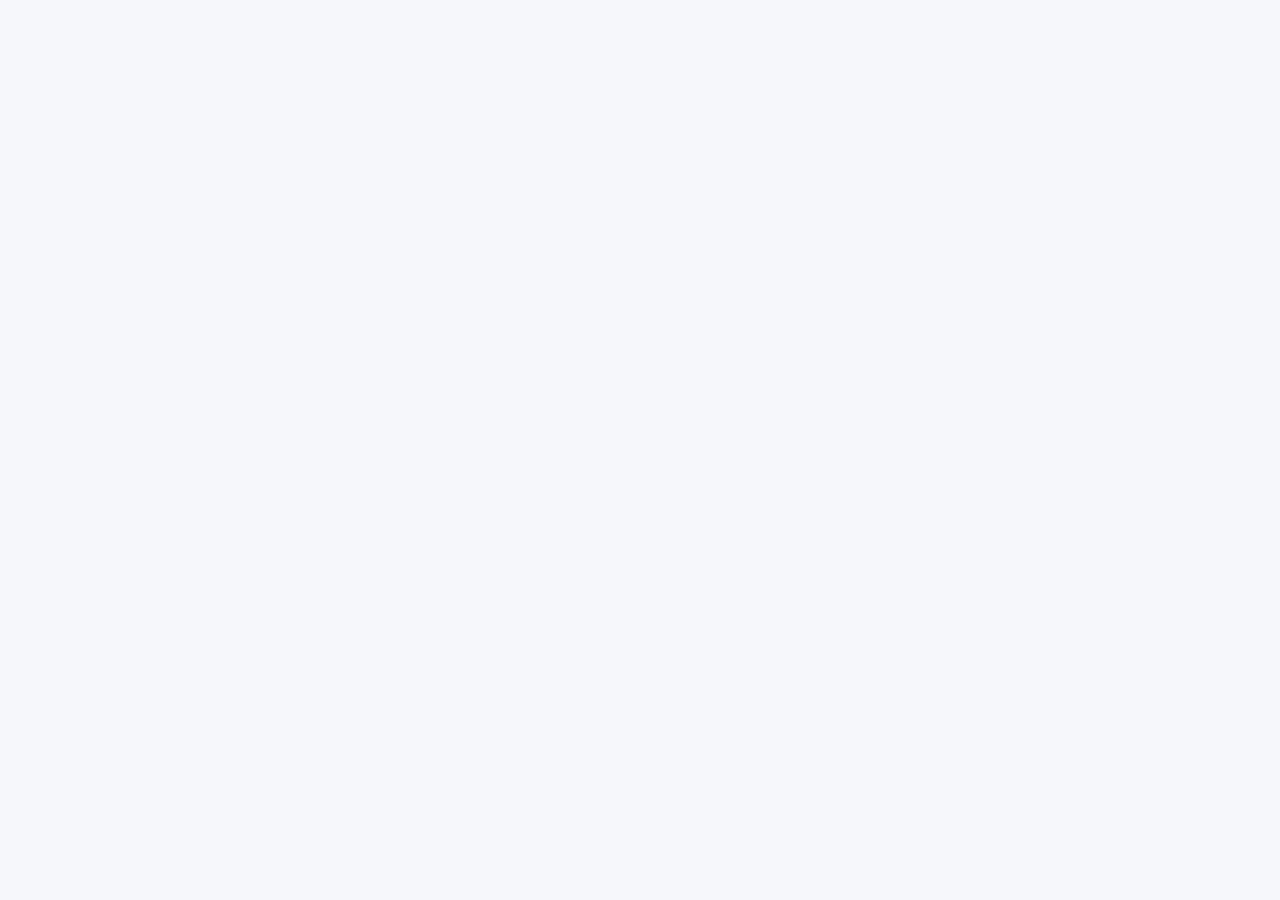
==== commit 7e78170e: "Update index.html" ====
--- a/index.html
+++ b/index.html
@@ -1,4 +1,4 @@
-<!doctype html>
+ <!doctype html>
 <html lang="fr">
 <head>
   <meta charset="utf-8">
@@ -22,8 +22,8 @@
   <link rel="preconnect" href="https://fonts.googleapis.com">
   <link rel="preconnect" href="https://fonts.gstatic.com" crossorigin>
   <link href="https://fonts.googleapis.com/css2?family=Archivo:wght@600;700;800&family=Space+Grotesk:wght@400;600;700&display=swap" rel="stylesheet">
-  <link rel="stylesheet" href="style.css?v=portfolio-20261102">
-  <script src="script.js" defer></script>
+  <link rel="stylesheet" href="style.css?v=portfolio-darkmode-20261103">
+  <script src="script.js?v=portfolio-darkmode-20261103" defer></script>
   <script type="application/ld+json">
   {
     "@context": "https://schema.org",
@@ -34,159 +34,3 @@
     "url": "https://marsocheee.github.io/mardochee-portfolio/",
     "affiliation": {
       "@type": "CollegeOrUniversity",
-      "name": "Université Protestante de Lubumbashi"
-    },
-    "sameAs": [
-      "https://github.com/marsocheee",
-      "https://www.facebook.com/mardo.matete.1",
-      "https://x.com/MardoMatete",
-      "https://www.tiktok.com/@mardo_matete",
-      "https://www.instagram.com/mardochee_matete/"
-    ]
-  }
-  </script>
-  <title>Mardochée Matete — Étudiant en génie logiciel</title>
-</head>
-<body>
-  <a class="skip-link" href="#contenu">Aller au contenu</a>
-  <header class="topbar">
-    <a class="brand" href="#accueil" aria-label="Mardochée Matete — accueil">MM<span>.</span></a>
-    <nav aria-label="Navigation principale">
-      <a href="#apropos">À propos</a>
-      <a href="#projets">Projets</a>
-      <a href="#reseaux">Réseaux</a>
-      <a href="#contact">Contact</a>
-    </nav>
-  </header>
-
-  <main id="contenu">
-    <section class="hero" id="accueil" aria-labelledby="hero-title">
-      <div class="hero-copy">
-        <p class="eyebrow"><span class="status-dot" aria-hidden="true"></span> ÉTUDIANT · LUBUMBASHI, RDC</p>
-        <h1 id="hero-title">Mardochée<br><span>Matete.</span></h1>
-        <p class="hero-lead">Étudiant en génie logiciel à l’Université Protestante de Lubumbashi, je construis mes bases en développement pour créer des solutions numériques utiles.</p>
-        <div class="hero-actions">
-          <a class="button button-primary" href="#projets">Voir mes projets <span aria-hidden="true">↘</span></a>
-          <a class="text-link" href="#contact">Me contacter <span aria-hidden="true">↗</span></a>
-        </div>
-      </div>
-      <figure class="hero-photo">
-        <img src="portrait.webp" alt="Portrait de Mardochée Matete portant des lunettes" width="1122" height="1122" loading="eager" fetchpriority="high" decoding="async">
-      </figure>
-      <div class="scroll-note" aria-hidden="true">DÉFILER POUR EXPLORER <span>↓</span></div>
-    </section>
-
-    <section class="section about" id="apropos" aria-labelledby="about-title">
-      <div class="section-label">01 <span>/</span> À PROPOS</div>
-      <div class="section-content">
-        <h2 id="about-title">Apprendre.<br><em>Pratiquer. Progresser.</em></h2>
-        <p class="body-copy">Je m’appelle Mardochée Matete et j’étudie le génie logiciel à l’Université Protestante de Lubumbashi. Je construis mes bases pas à pas et découvre différentes façons de résoudre des problèmes avec le logiciel.</p>
-        <dl class="facts">
-          <div><dt>Formation</dt><dd>Génie logiciel</dd></div>
-          <div><dt>Établissement</dt><dd>Université Protestante de Lubumbashi</dd></div>
-        </dl>
-        <!-- TODO: Renseigner compétences/outils, langues parlées et objectif avant d’afficher ces blocs. -->
-        <div class="about-details" id="aboutDetails" hidden>
-          <section class="detail-block" id="skillsBlock" hidden aria-labelledby="skills-title">
-            <h3 id="skills-title">Compétences et outils</h3>
-            <ul class="tag-list" id="skillTags"></ul>
-          </section>
-          <section class="detail-block" id="languagesBlock" hidden aria-labelledby="languages-title">
-            <h3 id="languages-title">Langues parlées</h3>
-            <ul class="tag-list" id="languageTags"></ul>
-          </section>
-          <section class="detail-block objective-block" id="objectiveBlock" hidden aria-labelledby="objective-title">
-            <h3 id="objective-title">Mon objectif</h3>
-            <p id="objectiveText"></p>
-          </section>
-        </div>
-      </div>
-    </section>
-
-    <section class="section projects" id="projets" aria-labelledby="projects-title">
-      <div class="section-label">02 <span>/</span> PROJETS</div>
-      <div class="section-content">
-        <div class="projects-heading">
-          <h2 id="projects-title">Des idées<br><em>à construire.</em></h2>
-          <p class="body-copy">Chaque projet trouvera sa place ici avec son contexte, ses outils et son code.</p>
-        </div>
-        <div class="project-grid" id="projectGrid" aria-live="polite">
-          <article class="project-card project-empty">
-            <span class="empty-symbol" aria-hidden="true"><span></span><span></span></span>
-            <div class="empty-copy">
-              <p class="card-label">ESPACE PROJETS</p>
-              <h3>Aucun projet publié pour le moment.</h3>
-              <p>Tu peux déjà visiter mon profil GitHub.</p>
-              <a class="inline-link" href="https://github.com/marsocheee" target="_blank" rel="noopener noreferrer" aria-label="Visiter le profil GitHub de Mardochée Matete">Découvrir mon GitHub <span aria-hidden="true">↗</span></a>
-            </div>
-          </article>
-        </div>
-      </div>
-    </section>
-
-    <section class="section socials" id="reseaux" aria-labelledby="socials-title">
-      <div class="section-label">03 <span>/</span> RÉSEAUX SOCIAUX</div>
-      <div class="section-content">
-        <div class="socials-heading">
-          <h2 id="socials-title">Retrouve-moi<br><em>en ligne.</em></h2>
-          <p class="body-copy">Choisis une plateforme pour découvrir mon profil.</p>
-        </div>
-        <div class="social-grid">
-          <a class="social-card" href="https://github.com/marsocheee" target="_blank" rel="noopener noreferrer" aria-label="GitHub — profil de Mardochée Matete, marsocheee">
-            <span class="social-icon github" aria-hidden="true"><svg viewBox="0 0 24 24" focusable="false"><path d="M12 .297c-6.63 0-12 5.373-12 12 0 5.303 3.438 9.8 8.205 11.385.6.113.82-.258.82-.577 0-.285-.01-1.04-.015-2.04-3.338.724-4.042-1.61-4.042-1.61C4.422 18.07 3.633 17.7 3.633 17.7c-1.087-.744.084-.729.084-.729 1.205.084 1.838 1.236 1.838 1.236 1.07 1.835 2.809 1.305 3.495.998.108-.776.417-1.305.76-1.605-2.665-.3-5.466-1.332-5.466-5.93 0-1.31.465-2.38 1.235-3.22-.135-.303-.54-1.523.105-3.176 0 0 1.005-.322 3.3 1.23.96-.267 1.98-.399 3-.405 1.02.006 2.04.138 3 .405 2.28-1.552 3.285-1.23 3.285-1.23.645 1.653.24 2.873.12 3.176.765.84 1.23 1.91 1.23 3.22 0 4.61-2.805 5.625-5.475 5.92.42.36.81 1.096.81 2.22 0 1.606-.015 2.896-.015 3.286 0 .315.21.69.825.57C20.565 22.092 24 17.592 24 12.297c0-6.627-5.373-12-12-12"/></svg></span>
-            <span class="social-copy"><strong>GitHub</strong><small>@marsocheee</small></span>
-            <span class="social-arrow" aria-hidden="true">↗</span>
-          </a>
-          <!-- TODO: Ajouter le lien vers le profil LinkedIn de Mardochée quand son URL sera fournie. -->
-          <div class="social-card social-card-pending" id="linkedinCard">
-            <span class="social-icon linkedin" aria-hidden="true"><svg viewBox="0 0 24 24" focusable="false"><path d="M20.447 20.452h-3.554v-5.569c0-1.328-.027-3.037-1.852-3.037-1.853 0-2.136 1.445-2.136 2.939v5.667H9.35V9h3.414v1.561h.049c.476-.9 1.637-1.85 3.37-1.85 3.601 0 4.266 2.37 4.266 5.455v6.286ZM5.337 7.433a2.062 2.062 0 1 1 0-4.124 2.062 2.062 0 0 1 0 4.124ZM7.119 20.452H3.554V9h3.565v11.452ZM22.225 0H1.771C.792 0 0 .774 0 1.729v20.542C0 23.227.792 24 1.771 24h20.451C23.2 24 24 23.227 24 22.271V1.729C24 .774 23.2 0 22.222 0h.003Z"/></svg></span>
-            <span class="social-copy"><strong>LinkedIn</strong><small>URL à renseigner</small></span>
-          </div>
-          <a class="social-card" href="https://www.facebook.com/mardo.matete.1" target="_blank" rel="noopener noreferrer" aria-label="Facebook — profil de Mardochée Matete, @mardo.matete.1">
-            <span class="social-icon facebook" aria-hidden="true"><svg viewBox="0 0 24 24" focusable="false"><path d="M9.101 23.691v-7.98H6.627v-3.667h2.474v-1.58c0-4.085 1.848-5.978 5.858-5.978.401 0 .955.042 1.468.103a8.68 8.68 0 0 1 1.141.195v3.325a8.623 8.623 0 0 0-.653-.036 26.805 26.805 0 0 0-.733-.009c-.707 0-1.259.096-1.675.309a1.686 1.686 0 0 0-.679.622c-.258.42-.374.995-.374 1.752v1.297h3.919l-.386 2.103-.287 1.564h-3.246v8.245C19.396 23.238 24 18.179 24 12.044c0-6.627-5.373-12-12-12s-12 5.373-12 12c0 5.628 3.874 10.35 9.101 11.647Z"/></svg></span>
-            <span class="social-copy"><strong>Facebook</strong><small title="@mardo.matete.1">@mardo.<wbr>matete.<wbr>1</small></span>
-            <span class="social-arrow" aria-hidden="true">↗</span>
-          </a>
-          <a class="social-card" href="https://x.com/MardoMatete" target="_blank" rel="noopener noreferrer" aria-label="X — profil de Mardochée Matete, @MardoMatete">
-            <span class="social-icon x-brand" aria-hidden="true"><svg viewBox="0 0 24 24" focusable="false"><path d="M14.234 10.162 22.977 0h-2.072l-7.591 8.824L7.251 0H.258l9.168 13.343L.258 24H2.33l8.016-9.318L16.749 24h6.993zm-2.837 3.299-.929-1.329L3.076 1.56h3.182l5.965 8.532.929 1.329 7.754 11.09h-3.182z"/></svg></span>
-            <span class="social-copy"><strong>X</strong><small title="@MardoMatete">@MardoMatete</small></span>
-            <span class="social-arrow" aria-hidden="true">↗</span>
-          </a>
-          <a class="social-card" href="https://www.tiktok.com/@mardo_matete" target="_blank" rel="noopener noreferrer" aria-label="TikTok — profil de Mardochée Matete, @mardo_matete">
-            <span class="social-icon tiktok" aria-hidden="true"><svg viewBox="0 0 24 24" focusable="false"><path d="M12.525.02c1.31-.02 2.61-.01 3.91-.02.08 1.53.63 3.09 1.75 4.17 1.12 1.11 2.7 1.62 4.24 1.79v4.03c-1.44-.05-2.89-.35-4.2-.97-.57-.26-1.1-.59-1.62-.93-.01 2.92.01 5.84-.02 8.75-.08 1.4-.54 2.79-1.35 3.94-1.31 1.92-3.58 3.17-5.91 3.21-1.43.08-2.86-.31-4.08-1.03-2.02-1.19-3.44-3.37-3.65-5.71-.02-.5-.03-1-.01-1.49.18-1.9 1.12-3.72 2.58-4.96 1.66-1.44 3.98-2.13 6.15-1.72.02 1.48-.04 2.96-.04 4.44-.99-.32-2.15-.23-3.02.37-.63.41-1.11 1.04-1.36 1.75-.21.51-.15 1.07-.14 1.61.24 1.64 1.82 3.02 3.5 2.87 1.12-.01 2.19-.66 2.77-1.61.19-.33.4-.67.41-1.06.1-1.79.06-3.57.07-5.36.01-4.03-.01-8.05.02-12.07z"/></svg></span>
-            <span class="social-copy"><strong>TikTok</strong><small title="@mardo_matete">@mardo_<wbr>matete</small></span>
-            <span class="social-arrow" aria-hidden="true">↗</span>
-          </a>
-          <a class="social-card" href="https://www.instagram.com/mardochee_matete/" target="_blank" rel="noopener noreferrer" aria-label="Instagram — profil de Mardochée Matete, @mardochee_matete">
-            <span class="social-icon instagram" aria-hidden="true"><svg viewBox="0 0 24 24" focusable="false"><path d="M7.0301.084c-1.2768.0602-2.1487.264-2.911.5634-.7888.3075-1.4575.72-2.1228 1.3877-.6652.6677-1.075 1.3368-1.3802 2.127-.2954.7638-.4956 1.6365-.552 2.914-.0564 1.2775-.0689 1.6882-.0626 4.947.0062 3.2586.0206 3.6671.0825 4.9473.061 1.2765.264 2.1482.5635 2.9107.308.7889.72 1.4573 1.388 2.1228.6679.6655 1.3365 1.0743 2.1285 1.38.7632.295 1.6361.4961 2.9134.552 1.2773.056 1.6884.069 4.9462.0627 3.2578-.0062 3.668-.0207 4.9478-.0814 1.28-.0607 2.147-.2652 2.9098-.5633.7889-.3086 1.4578-.72 2.1228-1.3881.665-.6682 1.0745-1.3378 1.3795-2.1284.2957-.7632.4966-1.636.552-2.9124.056-1.2809.0692-1.6898.063-4.948-.0063-3.2583-.021-3.6668-.0817-4.9465-.0607-1.2797-.264-2.1487-.5633-2.9117-.3084-.7889-.72-1.4568-1.3876-2.1228C21.2982 1.33 20.628.9208 19.8378.6165 19.074.321 18.2017.1197 16.9244.0645 15.6471.0093 15.236-.005 11.977.0014 8.718.0076 8.31.0215 7.0301.0839m.1402 21.6932c-1.17-.0509-1.8053-.2453-2.2287-.408-.5606-.216-.96-.4771-1.3819-.895-.422-.4178-.6811-.8186-.9-1.378-.1644-.4234-.3624-1.058-.4171-2.228-.0595-1.2645-.072-1.6442-.079-4.848-.007-3.2037.0053-3.583.0607-4.848.05-1.169.2456-1.805.408-2.2282.216-.5613.4762-.96.895-1.3816.4188-.4217.8184-.6814 1.3783-.9003.423-.1651 1.0575-.3614 2.227-.4171 1.2655-.06 1.6447-.072 4.848-.079 3.2033-.007 3.5835.005 4.8495.0608 1.169.0508 1.8053.2445 2.228.408.5608.216.96.4754 1.3816.895.4217.4194.6816.8176.9005 1.3787.1653.4217.3617 1.056.4169 2.2263.0602 1.2655.0739 1.645.0796 4.848.0058 3.203-.0055 3.5834-.061 4.848-.051 1.17-.245 1.8055-.408 2.2294-.216.5604-.4763.96-.8954 1.3814-.419.4215-.8181.6811-1.3783.9-.4224.1649-1.0577.3617-2.2262.4174-1.2656.0595-1.6448.072-4.8493.079-3.2045.007-3.5825-.006-4.848-.0608M16.953 5.5864A1.44 1.44 0 1 0 18.39 4.144a1.44 1.44 0 0 0-1.437 1.4424M5.8385 12.012c.0067 3.4032 2.7706 6.1557 6.173 6.1493 3.4026-.0065 6.157-2.7701 6.1506-6.1733-.0065-3.4032-2.771-6.1565-6.174-6.1498-3.403.0067-6.156 2.771-6.1496 6.1738M8 12.0077a4 4 0 1 1 4.008 3.9921A3.9996 3.9996 0 0 1 8 12.0077"/></svg></span>
-            <span class="social-copy"><strong>Instagram</strong><small title="@mardochee_matete">@mardochee_<wbr>matete</small></span>
-            <span class="social-arrow" aria-hidden="true">↗</span>
-          </a>
-        </div>
-      </div>
-    </section>
-
-    <section class="contact" id="contact" aria-labelledby="contact-title">
-      <div class="contact-inner">
-        <div>
-          <p class="section-label">04 <span>/</span> CONTACT</p>
-          <h2 id="contact-title">On échange ?</h2>
-          <p>Écris-moi, je serai heureux de te lire.</p>
-        </div>
-        <div class="contact-actions">
-          <a class="button button-light" href="mailto:matetemardochee@gmail.com" aria-label="Envoyer un e-mail à Mardochée Matete">matetemardochee@gmail.com <span aria-hidden="true">↗</span></a>
-          <!-- TODO: Ajouter le lien WhatsApp après réception du numéro avec indicatif international. -->
-          <!-- TODO: Ajouter le bouton « Télécharger mon CV » après réception du fichier PDF. -->
-          <div class="contact-extras" id="contactExtras"></div>
-        </div>
-      </div>
-    </section>
-  </main>
-
-  <footer class="footer">
-    <a class="footer-brand" href="#accueil">Mardochée Matete<span>.</span></a>
-    <span>© 2026 Mardochée Matete</span>
-    <a class="back-top" href="#accueil">Retour en haut <span aria-hidden="true">↑</span></a>
-  </footer>
-</body>
-</html>
--- a/style.css
+++ b/style.css
@@ -2,28 +2,27 @@
   color-scheme: light;
   --page: #f6f7fb;
   --surface: #ffffff;
-  --surface-soft: #eef1f8;
-  --surface-projects: #f0f2f8;
-  --ink: #111521;
+  --surface-soft: #eef4ff;
+  --surface-projects: #f3f6fb;
+  --ink: #111827;
   --muted: #4b5568;
-  --muted-strong: #394255;
-  --line: #d9deea;
+  --muted-strong: #2f3a4f;
+  --line: #dfe5f0;
   --blue: #2563eb;
   --blue-deep: #1749a2;
-  --blue-soft: #e8efff;
+  --blue-soft: #edf3ff;
   --night: #111521;
   --on-night: #ffffff;
   --on-night-muted: #c5ccda;
-
+  --bg-elevated: rgba(255,255,255,0.72);
+  --shadow-soft: rgba(17, 24, 39, 0.08);
   --facebook: #0866ff;
   --x-brand: #111521;
   --instagram: #d62976;
   --tiktok: #111521;
-
   --body: "Space Grotesk", "Segoe UI", sans-serif;
   --display: "Archivo", "Segoe UI", sans-serif;
   --max: 1200px;
-
   --space-1: 4px;
   --space-2: 8px;
   --space-3: 12px;
@@ -33,43 +32,118 @@
   --space-7: 48px;
   --space-8: 64px;
   --space-9: 96px;
-
-  --radius-sm: 8px;
-  --radius-md: 12px;
-  --radius-lg: 20px;
-  --radius-hero: 27px;
+  --radius-sm: 10px;
+  --radius-md: 16px;
+  --radius-lg: 22px;
+  --radius-hero: 30px;
   --radius-pill: 999px;
-
-  --shadow-photo: 0 22px 55px #18244314;
-  --shadow-card: 0 9px 22px #18244310;
-  --shadow-card-hover: 0 14px 28px #18244316;
-  --shadow-focus: 0 0 0 4px #2563eb3d;
-
+  --shadow-photo: 0 24px 60px rgba(17, 24, 39, 0.12);
+  --shadow-card: 0 12px 26px rgba(15, 23, 42, 0.06);
+  --shadow-card-hover: 0 18px 32px rgba(15, 23, 42, 0.1);
+  --shadow-focus: 0 0 0 4px rgba(37, 99, 235, 0.22);
   --motion-fast: 180ms;
   --motion-standard: 240ms;
   --ease-standard: cubic-bezier(.2, .7, .25, 1);
   --z-header: 20;
   --z-skip-link: 100;
 }
-
+body[data-theme="dark"] {
+  color-scheme: dark;
+  --page: #0d1522;
+  --surface: #121b2a;
+  --surface-soft: #16253c;
+  --surface-projects: #0f1c2d;
+  --ink: #edf3ff;
+  --muted: #b7c4d9;
+  --muted-strong: #dfe9ff;
+  --line: rgba(149, 167, 206, 0.25);
+  --blue: #5a9bff;
+  --blue-deep: #8eb6ff;
+  --blue-soft: rgba(90, 155, 255, 0.14);
+  --night: #0b1018;
+  --on-night: #eef4ff;
+  --on-night-muted: #aab7d0;
+  --bg-elevated: rgba(18,27,42,0.88);
+  --shadow-soft: rgba(0,0,0,0.26);
+  --shadow-photo: 0 24px 60px rgba(2, 6, 23, 0.46);
+  --shadow-card: 0 12px 28px rgba(2, 6, 23, 0.28);
+  --shadow-card-hover: 0 18px 36px rgba(2, 6, 23, 0.34);
+}
+body[data-theme="dark"] .page-panel,
+body[data-theme="dark"] .project-card,
+body[data-theme="dark"] .project-empty,
+body[data-theme="dark"] .social-card,
+body[data-theme="dark"] .platform-card,
+body[data-theme="dark"] .contact-card,
+body[data-theme="dark"] .university-card,
+body[data-theme="dark"] .page-body .page-shell > * {
+  background: linear-gradient(180deg, rgba(18, 27, 42, 0.96), rgba(13, 21, 34, 0.94));
+  border-color: var(--line);
+  box-shadow: var(--shadow-card);
+}
+body[data-theme="dark"] .page-panel,
+body[data-theme="dark"] .project-empty,
+body[data-theme="dark"] .social-card,
+body[data-theme="dark"] .platform-card,
+body[data-theme="dark"] .contact-card,
+body[data-theme="dark"] .university-card {
+  color: var(--ink);
+}
+body[data-theme="dark"] .button-light {
+  background: rgba(90, 155, 255, 0.12);
+  color: var(--ink);
+}
+body[data-theme="dark"] .button-light:hover {
+  background: var(--blue-soft);
+  color: var(--blue-deep);
+}
+body[data-theme="dark"] .button-outline {
+  border-color: var(--line);
+  background: transparent;
+  color: var(--ink);
+}
+body[data-theme="dark"] .button-outline:hover {
+  border-color: rgba(90, 155, 255, 0.7);
+  background: var(--blue-soft);
+  color: var(--blue-deep);
+}
+body[data-theme="dark"] .social-card::after,
+body[data-theme="dark"] .project-card::before,
+body[data-theme="dark"] .empty-symbol {
+  opacity: 0.9;
+}
+body[data-theme="dark"] .project-card,
+body[data-theme="dark"] .project-empty {
+  background: linear-gradient(180deg, rgba(18, 27, 42, 0.96), rgba(13, 21, 34, 0.94));
+}
+body[data-theme="dark"] .project-tags li,
+body[data-theme="dark"] .tag-list li,
+body[data-theme="dark"] .social-icon.x-brand,
+body[data-theme="dark"] .social-icon.tiktok {
+  background: rgba(255, 255, 255, 0.04);
+  border-color: var(--line);
+  color: var(--ink);
+}
 * { box-sizing: border-box; }
-
 html {
   scroll-behavior: smooth;
   scroll-padding-top: 92px;
 }
-
 body {
   min-width: 320px;
   margin: 0;
-  background: var(--page);
+  background:
+    radial-gradient(circle at top left, rgba(37, 99, 235, 0.12), transparent 28%),
+    radial-gradient(circle at right center, rgba(127, 156, 255, 0.14), transparent 30%),
+    var(--page);
   color: var(--ink);
   font-family: var(--body);
   font-size: 16px;
   line-height: 1.65;
+  letter-spacing: -0.01em;
   -webkit-font-smoothing: antialiased;
-}
-
+  transition: background-color var(--motion-standard) var(--ease-standard), color var(--motion-standard) var(--ease-standard);
+}
 img, svg { max-width: 100%; }
 h1, h2, h3, p, figure { margin-top: 0; }
 h1, h2, h3 { font-family: var(--display); }
@@ -78,11 +152,11 @@
 a:focus-visible, button:focus-visible {
   outline: 3px solid var(--blue);
   outline-offset: 4px;
-  border-radius: 5px;
+  border-radius: 7px;
+  box-shadow: var(--shadow-focus);
 }
 button:disabled { cursor: not-allowed; }
 [hidden] { display: none !important; }
-
 .skip-link {
   position: fixed;
   z-index: var(--z-skip-link);
@@ -96,33 +170,118 @@
   text-decoration: none;
 }
 .skip-link:focus { transform: translateY(0); }
-
 .topbar {
   position: sticky;
   z-index: var(--z-header);
   top: 0;
-  height: 76px;
-  padding: 0 max(22px, calc((100% - var(--max)) / 2));
+  min-height: 76px;
+  padding: 12px max(22px, calc((100% - var(--max)) / 2));
   display: flex;
   align-items: center;
   justify-content: space-between;
-  gap: var(--space-5);
-  border-bottom: 1px solid #d9deeaeb;
-  background: #f6f7fbef;
+  gap: var(--space-4);
+  border-bottom: 1px solid rgba(217, 222, 234, 0.9);
+  background: rgba(246, 247, 251, 0.86);
   backdrop-filter: blur(14px);
+}
+body[data-theme="dark"] .topbar {
+  background: rgba(12, 18, 27, 0.8);
+  border-bottom-color: rgba(149, 167, 206, 0.25);
 }
 .brand {
   flex: none;
   color: var(--ink);
-  font: 800 22px/1 var(--display);
+  font: 800 clamp(1.5rem, 2vw, 2rem)/1 var(--display);
   letter-spacing: -.07em;
   text-decoration: none;
 }
 .brand span, .footer-brand span { color: var(--blue); }
+.nav-tools {
+  display: flex;
+  align-items: center;
+  gap: 12px;
+}
 .topbar nav {
   display: flex;
   align-items: center;
-  gap: clamp(var(--space-3), 2.4vw, 30px);
+  justify-content: flex-end;
+  gap: clamp(var(--space-3), 2vw, 30px);
+  flex-wrap: wrap;
+}
+.topbar nav a {
+  min-height: 44px;
+  display: inline-flex;
+  align-items: center;
+  justify-content: center;
+  color: var(--muted);
+  font-size: 12px;
+  font-weight: 700;
+  text-decoration: none;
+  letter-spacing: .02em;
+  padding: 0 12px;
+  border-radius: 999px;
+  transition: color var(--motion-fast) var(--ease-standard), transform var(--motion-fast) var(--ease-standard), background-color var(--motion-fast) var(--ease-standard);
+}
+.topbar nav a:hover,
+.topbar nav a:focus-visible {
+  color: var(--blue-deep);
+  background: rgba(37, 99, 235, 0.06);
+  transform: translateY(-1px);
+}
+.toolbar {
+  display: flex;
+  align-items: center;
+  gap: 8px;
+}
+.theme-toggle,
+.lang-switcher button,
+.nav-toggle {
+  border: 1px solid var(--line);
+  background: var(--surface);
+  color: var(--ink);
+  border-radius: 999px;
+  font: 600 11px/1.2 var(--body);
+  min-height: 38px;
+  padding: 0 12px;
+  cursor: pointer;
+  transition: background-color var(--motion-fast) var(--ease-standard), border-color var(--motion-fast) var(--ease-standard), color var(--motion-fast) var(--ease-standard), transform var(--motion-fast) var(--ease-standard);
+}
+.lang-switcher button.is-active,
+.lang-switcher button[aria-pressed="true"] {
+  background: var(--blue-soft);
+  color: var(--blue-deep);
+}
+.theme-toggle:hover,
+.lang-switcher button:hover,
+.nav-toggle:hover {
+  transform: translateY(-1px);
+  border-color: rgba(37, 99, 235, 0.4);
+}
+.theme-toggle { display: inline-flex; align-items: center; gap: 8px; }
+.lang-switcher {
+  display: inline-flex;
+  align-items: center;
+  padding: 4px;
+  border: 1px solid var(--line);
+  border-radius: 999px;
+  background: var(--surface);
+}
+.lang-switcher button {
+  min-height: 30px;
+  min-width: 42px;
+  padding: 0 10px;
+  border: 0;
+  background: transparent;
+  color: var(--muted);
+}
+.lang-switcher button[aria-pressed="true"] {
+  background: var(--blue-soft);
+  color: var(--blue-deep);
+}
+.nav-toggle {
+  display: none;
+  align-items: center;
+  justify-content: center;
 }
 .topbar nav a, .back-top {
   min-height: 44px;
@@ -130,22 +289,32 @@
   align-items: center;
   color: var(--muted);
   font-size: 12px;
-  font-weight: 600;
+  font-weight: 700;
   text-decoration: none;
-  transition: color var(--motion-fast) var(--ease-standard);
-}
-.topbar nav a:hover, .back-top:hover { color: var(--blue-deep); }
-
+  letter-spacing: .02em;
+  padding: 0 12px;
+  border-radius: 999px;
+  transition: color var(--motion-fast) var(--ease-standard), transform var(--motion-fast) var(--ease-standard), background-color var(--motion-fast) var(--ease-standard);
+}
+.topbar nav a:hover, .back-top:hover {
+  color: var(--blue-deep);
+  background: rgba(37, 99, 235, 0.06);
+  transform: translateY(-1px);
+}
 .hero {
   position: relative;
   width: min(100%, var(--max));
   min-height: 680px;
   margin: 0 auto;
-  padding: 104px 28px 116px;
+  padding: 62px 28px 108px;
   display: grid;
   grid-template-columns: minmax(0, 1.12fr) minmax(320px, .88fr);
   align-items: center;
   gap: clamp(48px, 8vw, 120px);
+  border: 1px solid rgba(204, 214, 233, 0.9);
+  border-radius: 32px;
+  background: linear-gradient(135deg, rgba(255,255,255,0.58) 0%, rgba(226,236,255,0.7) 100%);
+  box-shadow: 0 18px 44px rgba(17, 24, 39, 0.04);
 }
 .hero-copy { max-width: 630px; }
 .eyebrow, .section-label, .card-label, .scroll-note {
@@ -165,13 +334,14 @@
   flex: none;
   border-radius: var(--radius-pill);
   background: var(--blue);
+  box-shadow: 0 0 0 6px rgba(37, 99, 235, 0.12);
 }
 h1 {
   margin-bottom: 24px;
   font-size: clamp(58px, 7.2vw, 94px);
   font-weight: 700;
   letter-spacing: -.075em;
-  line-height: .99;
+  line-height: .98;
 }
 h1 span, h2 em { color: var(--blue); font-style: normal; }
 .hero-lead {
@@ -189,15 +359,15 @@
   flex-wrap: wrap;
 }
 .button {
-  min-height: 48px;
-  padding: 0 20px;
+  min-height: 52px;
+  padding: 0 22px;
   display: inline-flex;
   align-items: center;
   justify-content: center;
   gap: var(--space-3);
   border: 1px solid transparent;
-  border-radius: var(--radius-sm);
-  font-size: 13px;
+  border-radius: 16px;
+  font-size: 14px;
   font-weight: 700;
   line-height: 1.4;
   text-decoration: none;
@@ -210,10 +380,14 @@
 }
 .button span { font-size: 16px; }
 .button:active { transform: translateY(1px); }
-.button-primary { background: var(--blue); color: var(--on-night); }
+.button-primary {
+  background: var(--blue);
+  color: var(--on-night);
+  box-shadow: 0 8px 24px rgba(37, 99, 235, 0.18);
+}
 .button-primary:hover {
   background: var(--blue-deep);
-  box-shadow: 0 7px 18px #1749a233;
+  box-shadow: 0 10px 26px rgba(23, 73, 162, 0.22);
 }
 .text-link {
   min-height: 44px;
@@ -230,6 +404,7 @@
   position: relative;
   isolation: isolate;
   width: min(100%, 440px);
+  height: clamp(430px, 34vw, 560px);
   justify-self: end;
   margin: 0;
   padding: 10px;
@@ -242,17 +417,17 @@
   position: absolute;
   z-index: -1;
   inset: 20px -13px -13px 20px;
-  border: 2px solid var(--blue);
+  border: 2px solid rgba(37, 99, 235, 0.85);
   border-radius: var(--radius-hero);
   content: "";
 }
 .hero-photo img {
   width: 100%;
+  height: 100%;
   display: block;
-  aspect-ratio: .94;
   border-radius: 19px;
   object-fit: cover;
-  object-position: center center;
+  object-position: center 18%;
 }
 .scroll-note {
   position: absolute;
@@ -262,7 +437,6 @@
   font-size: 9px;
 }
 .scroll-note span { margin-left: var(--space-2); color: var(--blue-deep); font-size: 15px; }
-
 .section {
   padding: 112px max(24px, calc((100% - var(--max)) / 2));
   display: grid;
@@ -295,17 +469,19 @@
 .facts {
   max-width: 790px;
   margin: 38px 0 0;
-  padding: 0;
+  padding: 18px 20px 0;
   display: grid;
   grid-template-columns: .75fr 1.45fr;
-  border-top: 1px solid var(--line);
-}
-.facts div { min-width: 0; padding: 19px 18px 0 0; }
+  border: 1px solid var(--line);
+  border-radius: var(--radius-lg);
+  background: rgba(255, 255, 255, 0.7);
+}
+.facts div { min-width: 0; padding: 0 18px 18px 0; }
 .facts dt {
   margin-bottom: 7px;
   color: var(--muted-strong);
   font-size: 11px;
-  font-weight: 600;
+  font-weight: 700;
   letter-spacing: .1em;
   text-transform: uppercase;
 }
@@ -360,7 +536,6 @@
   line-height: 1.45;
   overflow-wrap: anywhere;
 }
-
 .projects { background: var(--surface-projects); }
 .projects-heading, .socials-heading {
   margin-bottom: 34px;
@@ -386,10 +561,20 @@
   display: flex;
   flex-direction: column;
   align-items: flex-start;
-  border: 1px solid #d6dbe7;
-  border-radius: var(--radius-md);
-  background: var(--surface);
-  box-shadow: 0 4px 14px #18244308;
+  border: 1px solid #d7ddea;
+  border-radius: var(--radius-lg);
+  background: linear-gradient(180deg, #ffffff 0%, #f9fbff 100%);
+  box-shadow: var(--shadow-card);
+  position: relative;
+  overflow: hidden;
+}
+.project-card::before {
+  position: absolute;
+  inset: 0 auto auto 0;
+  width: 100%;
+  height: 4px;
+  background: linear-gradient(90deg, rgba(37, 99, 235, 0.9), rgba(127, 156, 255, 0.2));
+  content: "";
 }
 .project-card h3 {
   margin-bottom: var(--space-3);
@@ -433,6 +618,7 @@
   align-items: center;
   gap: var(--space-5);
   grid-column: 1 / -1;
+  background: rgba(255, 255, 255, 0.8);
 }
 .empty-symbol {
   position: relative;
@@ -450,7 +636,6 @@
 .card-label { margin-bottom: 5px; color: var(--blue-deep); font-size: 10px; }
 .project-empty h3 { margin: 0 0 5px; font-size: 19px; }
 .project-empty p:not(.card-label) { max-width: 560px; margin: 0 0 var(--space-2); color: var(--muted); font-size: 13px; line-height: 1.65; }
-
 .social-grid {
   display: grid;
   grid-template-columns: repeat(3, minmax(0, 1fr));
@@ -465,23 +650,38 @@
   gap: var(--space-3);
   border: 1px solid var(--line);
   border-radius: var(--radius-md);
-  background: var(--surface);
+  background: linear-gradient(180deg, #ffffff 0%, #f8faff 100%);
   text-decoration: none;
   transition:
     border-color var(--motion-fast) var(--ease-standard),
     box-shadow var(--motion-fast) var(--ease-standard),
     transform var(--motion-fast) var(--ease-standard);
-}
+  position: relative;
+  overflow: hidden;
+}
+.social-card::after {
+  position: absolute;
+  inset: auto 14px 12px auto;
+  width: 30px;
+  height: 30px;
+  border-radius: 50%;
+  background: rgba(37, 99, 235, 0.06);
+  content: "";
+  z-index: 0;
+}
+.social-copy, .social-icon, .social-arrow { position: relative; z-index: 1; }
 a.social-card:hover {
   transform: translateY(-2px);
   border-color: #aebfe3;
-  box-shadow: var(--shadow-card);
+  box-shadow: var(--shadow-card-hover);
 }
 a.social-card:active { transform: translateY(0); }
 .social-card-pending {
   border-style: dashed;
   background: var(--surface-soft);
   cursor: default;
+  pointer-events: none;
+  opacity: 0.9;
 }
 .social-icon {
   width: 46px;
@@ -521,7 +721,6 @@
   font-size: 15px;
 }
 a.social-card:hover .social-arrow { color: var(--blue-deep); }
-
 .contact {
   padding: 74px max(24px, calc((100% - var(--max)) / 2));
   background: var(--night);
@@ -547,10 +746,25 @@
 .contact-actions .button { max-width: 100%; overflow-wrap: anywhere; }
 .button-light { background: var(--surface); color: var(--night); }
 .button-light:hover { background: var(--blue-soft); color: var(--blue-deep); }
-.button-outline { border-color: #9aa6ba; background: transparent; color: var(--on-night); }
-.button-outline:hover { border-color: var(--on-night); background: #ffffff14; }
+.button-outline {
+  border-color: var(--line);
+  background: transparent;
+  color: var(--ink);
+}
+.button-outline:hover {
+  border-color: var(--blue);
+  background: var(--blue-soft);
+  color: var(--blue-deep);
+}
+.contact .button-outline {
+  border-color: #9aa6ba;
+  color: var(--on-night);
+}
+.contact .button-outline:hover {
+  border-color: var(--on-night);
+  background: #ffffff14;
+}
 .contact-extras { display: flex; gap: var(--space-3); flex-wrap: wrap; }
-
 .footer {
   min-height: 76px;
   padding: 15px max(24px, calc((100% - var(--max)) / 2));
@@ -566,12 +780,261 @@
 }
 .footer > span { color: var(--muted-strong); font-size: 11px; }
 .back-top { gap: var(--space-2); font-size: 11px; }
-
+.page-body { min-height: 100vh; }
+.page-shell {
+  width: min(100%, var(--max));
+  margin: 0 auto;
+  padding: 64px 24px 88px;
+}
+.page-header {
+  max-width: 760px;
+  margin-bottom: 32px;
+  padding-top: 12px;
+}
+.page-header h1 {
+  margin-bottom: 14px;
+  font-size: clamp(42px, 6vw, 72px);
+  line-height: 1;
+  letter-spacing: -.07em;
+}
+.page-header h1 span,
+.page-subtitle span {
+  color: var(--blue);
+}
+.page-intro {
+  max-width: 640px;
+  margin: 0;
+  color: var(--muted);
+  font-size: 17px;
+  line-height: 1.7;
+}
+.page-panel {
+  padding: 28px;
+  border: 1px solid var(--line);
+  border-radius: 28px;
+  background: rgba(255, 255, 255, 0.72);
+  box-shadow: var(--shadow-card);
+}
+.platform-grid,
+.contact-grid {
+  display: grid;
+  gap: 16px;
+}
+.platform-grid {
+  grid-template-columns: repeat(2, minmax(0, 1fr));
+}
+.contact-grid {
+  grid-template-columns: repeat(3, minmax(0, 1fr));
+}
+.platform-card,
+.contact-card {
+  position: relative;
+  min-width: 0;
+  padding: 22px 20px;
+  display: flex;
+  align-items: center;
+  gap: 16px;
+  border: 1px solid var(--line);
+  border-radius: 20px;
+  background: linear-gradient(180deg, #ffffff 0%, #f8faff 100%);
+  text-decoration: none;
+  color: var(--ink);
+  transition: transform var(--motion-fast) var(--ease-standard), border-color var(--motion-fast) var(--ease-standard), box-shadow var(--motion-fast) var(--ease-standard);
+}
+.platform-card:hover,
+.contact-card:hover {
+  transform: translateY(-2px);
+  border-color: #bac9ed;
+  box-shadow: var(--shadow-card-hover);
+}
+.platform-card.is-pending {
+  pointer-events: none;
+  background: var(--surface-soft);
+  opacity: 0.9;
+}
+.platform-icon {
+  width: 52px;
+  height: 52px;
+  display: grid;
+  place-items: center;
+  border-radius: 16px;
+  background: var(--blue-soft);
+  color: var(--ink);
+  flex: none;
+}
+.platform-icon svg {
+  width: 26px;
+  height: 26px;
+  display: block;
+  fill: currentColor;
+}
+.platform-icon.facebook { color: var(--facebook); }
+.platform-icon.youtube { color: #ff0033; }
+.platform-icon.github { color: var(--ink); }
+.platform-icon.instagram {
+  color: var(--on-night);
+  background: linear-gradient(140deg, #feda75 0%, #fa7e1e 33%, var(--instagram) 62%, #962fbf 82%, #4f5bd5 100%);
+}
+.platform-icon.tiktok { color: var(--tiktok); }
+.platform-icon.linkedin { color: var(--ink); }
+.platform-icon.whatsapp { color: #1fa85d; }
+.platform-meta {
+  min-width: 0;
+  display: grid;
+  gap: 6px;
+}
+.platform-meta strong,
+.contact-card strong {
+  font: 600 18px/1.35 var(--display);
+  letter-spacing: -.03em;
+}
+.platform-meta p,
+.contact-card p {
+  margin: 0;
+  color: var(--muted);
+  line-height: 1.6;
+  overflow-wrap: anywhere;
+}
+.platform-arrow,
+.contact-arrow {
+  margin-left: auto;
+  color: var(--muted-strong);
+  font-size: 18px;
+  flex: none;
+}
+.platform-card.is-pending .platform-arrow { display: none; }
+.contact-card {
+  flex-direction: column;
+  align-items: flex-start;
+  justify-content: space-between;
+  min-height: 220px;
+}
+.contact-card small {
+  display: inline-block;
+  color: var(--blue-deep);
+  font-size: 10px;
+  font-weight: 700;
+  letter-spacing: .14em;
+  text-transform: uppercase;
+}
+.contact-card .button {
+  width: 100%;
+  justify-content: center;
+}
+.contact-card.is-placeholder {
+  opacity: 0.9;
+}
+.contact-card.is-placeholder .button {
+  cursor: not-allowed;
+  opacity: 0.75;
+}
+.university-layout {
+  display: grid;
+  grid-template-columns: minmax(0, 1fr) minmax(0, 1.2fr);
+  gap: 18px;
+}
+.university-card {
+  min-width: 0;
+  padding: 22px;
+  border: 1px solid var(--line);
+  border-radius: 24px;
+  background: linear-gradient(180deg, #ffffff 0%, #f8faff 100%);
+  box-shadow: var(--shadow-card);
+}
+.university-overview {
+  display: flex;
+  flex-direction: column;
+  gap: 18px;
+}
+.university-badge {
+  width: 78px;
+  height: 78px;
+  display: grid;
+  place-items: center;
+  border: 1px solid rgba(37, 99, 235, 0.2);
+  border-radius: 20px;
+  background: var(--blue-soft);
+  color: var(--blue-deep);
+  font: 700 26px/1 var(--display);
+  letter-spacing: -.05em;
+}
+.university-card small {
+  display: inline-block;
+  margin-bottom: 8px;
+  color: var(--blue-deep);
+  font-size: 10px;
+  font-weight: 700;
+  letter-spacing: .14em;
+  text-transform: uppercase;
+}
+.university-card h2 {
+  margin: 0 0 12px;
+  font-size: clamp(26px, 3vw, 40px);
+  line-height: 1.12;
+  letter-spacing: -.06em;
+}
+.university-card p {
+  margin: 0;
+  color: var(--muted);
+  line-height: 1.7;
+}
+.university-actions {
+  display: flex;
+  flex-wrap: wrap;
+  gap: 12px;
+  margin-top: auto;
+}
+.university-embed {
+  display: flex;
+  flex-direction: column;
+  gap: 14px;
+}
+.iframe-shell {
+  position: relative;
+  overflow: hidden;
+  min-height: 380px;
+  border: 1px solid var(--line);
+  border-radius: 18px;
+  background: var(--surface-soft);
+}
+.iframe-shell iframe {
+  width: 100%;
+  height: 100%;
+  min-height: 380px;
+  border: 0;
+  background: var(--surface);
+}
+.embed-note {
+  font-size: 13px;
+}
+.embed-placeholder {
+  margin: 0;
+  padding: 26px 20px;
+  display: grid;
+  place-items: center;
+  min-height: 380px;
+  color: var(--muted);
+  font-size: 15px;
+  line-height: 1.7;
+  text-align: center;
+}
 @media (max-width: 1023px) {
   .social-grid { grid-template-columns: repeat(2, minmax(0, 1fr)); }
-}
-
+  .platform-grid { grid-template-columns: 1fr; }
+  .contact-grid { grid-template-columns: 1fr; }
+}
 @media (max-width: 860px) {
+  .topbar {
+    align-items: flex-start;
+    flex-wrap: wrap;
+  }
+  .nav-tools {
+    width: 100%;
+    justify-content: space-between;
+  }
+  .topbar nav {
+    gap: 10px;
+  }
   .hero {
     min-height: auto;
     padding: 80px 26px 91px;
@@ -591,20 +1054,57 @@
   .facts { grid-template-columns: .8fr 1.4fr; }
   .projects-heading, .socials-heading { align-items: flex-start; }
   .contact-inner { align-items: flex-start; }
-}
-
+  .university-layout { grid-template-columns: 1fr; }
+}
+@media (max-width: 900px) {
+  .nav-toggle { display: inline-flex; }
+  .nav-tools {
+    width: 100%;
+    justify-content: space-between;
+  }
+  .topbar {
+    align-items: flex-start;
+    flex-wrap: wrap;
+    gap: 10px;
+  }
+  .topbar nav {
+    position: absolute;
+    top: calc(100% + 8px);
+    left: 18px;
+    right: 18px;
+    display: none;
+    flex-direction: column;
+    align-items: stretch;
+    gap: 8px;
+    padding: 12px;
+    border: 1px solid var(--line);
+    border-radius: 18px;
+    background: var(--surface);
+    box-shadow: var(--shadow-card);
+  }
+  .topbar.nav-open nav {
+    display: flex;
+  }
+  .topbar nav a {
+    justify-content: flex-start;
+    width: 100%;
+    padding: 12px 14px;
+  }
+}
 @media (max-width: 600px) {
-  .topbar { height: 68px; padding: 0 18px; gap: var(--space-3); }
-  .topbar nav { gap: 9px; }
+  .topbar { min-height: 68px; padding: 10px 18px; gap: var(--space-3); }
+  .topbar nav { left: 10px; right: 10px; }
   .topbar nav a { font-size: 10px; }
+  .toolbar { gap: 6px; }
+  .theme-toggle, .lang-switcher button, .nav-toggle { min-height: 34px; }
   .hero { padding: 69px 21px 78px; gap: 37px; }
   .eyebrow { margin-bottom: 21px; font-size: 9px; }
   h1 { margin-bottom: 18px; font-size: clamp(54px, 13.5vw, 72px); }
   .hero-lead { font-size: 16px; line-height: 1.7; }
   .hero-actions { margin-top: 25px; align-items: flex-start; flex-direction: column; gap: 9px; }
-  .hero-photo { width: calc(100% - 12px); margin-left: 6px; padding: 8px; border-radius: 22px; }
+  .hero-photo { width: calc(100% - 12px); height: 430px; margin-left: 6px; padding: 8px; border-radius: 22px; }
   .hero-photo::before { inset: 15px -8px -8px 15px; border-radius: 22px; }
-  .hero-photo img { border-radius: 15px; }
+  .hero-photo img { border-radius: 15px; object-position: center 18%; }
   .scroll-note { display: none; }
   .section { padding: 70px 21px; gap: 17px; }
   .section h2 { margin-bottom: 18px; font-size: clamp(39px, 10vw, 54px); }
@@ -640,8 +1140,11 @@
   .button-light { max-width: 100%; }
   .footer { padding: 18px 21px; flex-wrap: wrap; }
   .footer > span { display: none; }
-}
-
+  .page-shell { padding-inline: 18px; }
+  .page-panel { padding: 18px; }
+  .platform-grid,
+  .contact-grid { grid-template-columns: 1fr; }
+}
 @media (max-width: 355px) {
   .topbar nav { gap: 8px; }
   .topbar nav a { font-size: 9px; }
@@ -649,7 +1152,6 @@
   .social-card { min-height: 78px; padding-inline: 14px; }
   .social-arrow { display: inline-block; }
 }
-
 @media (prefers-reduced-motion: reduce) {
   *, *::before, *::after {
     scroll-behavior: auto !important;
